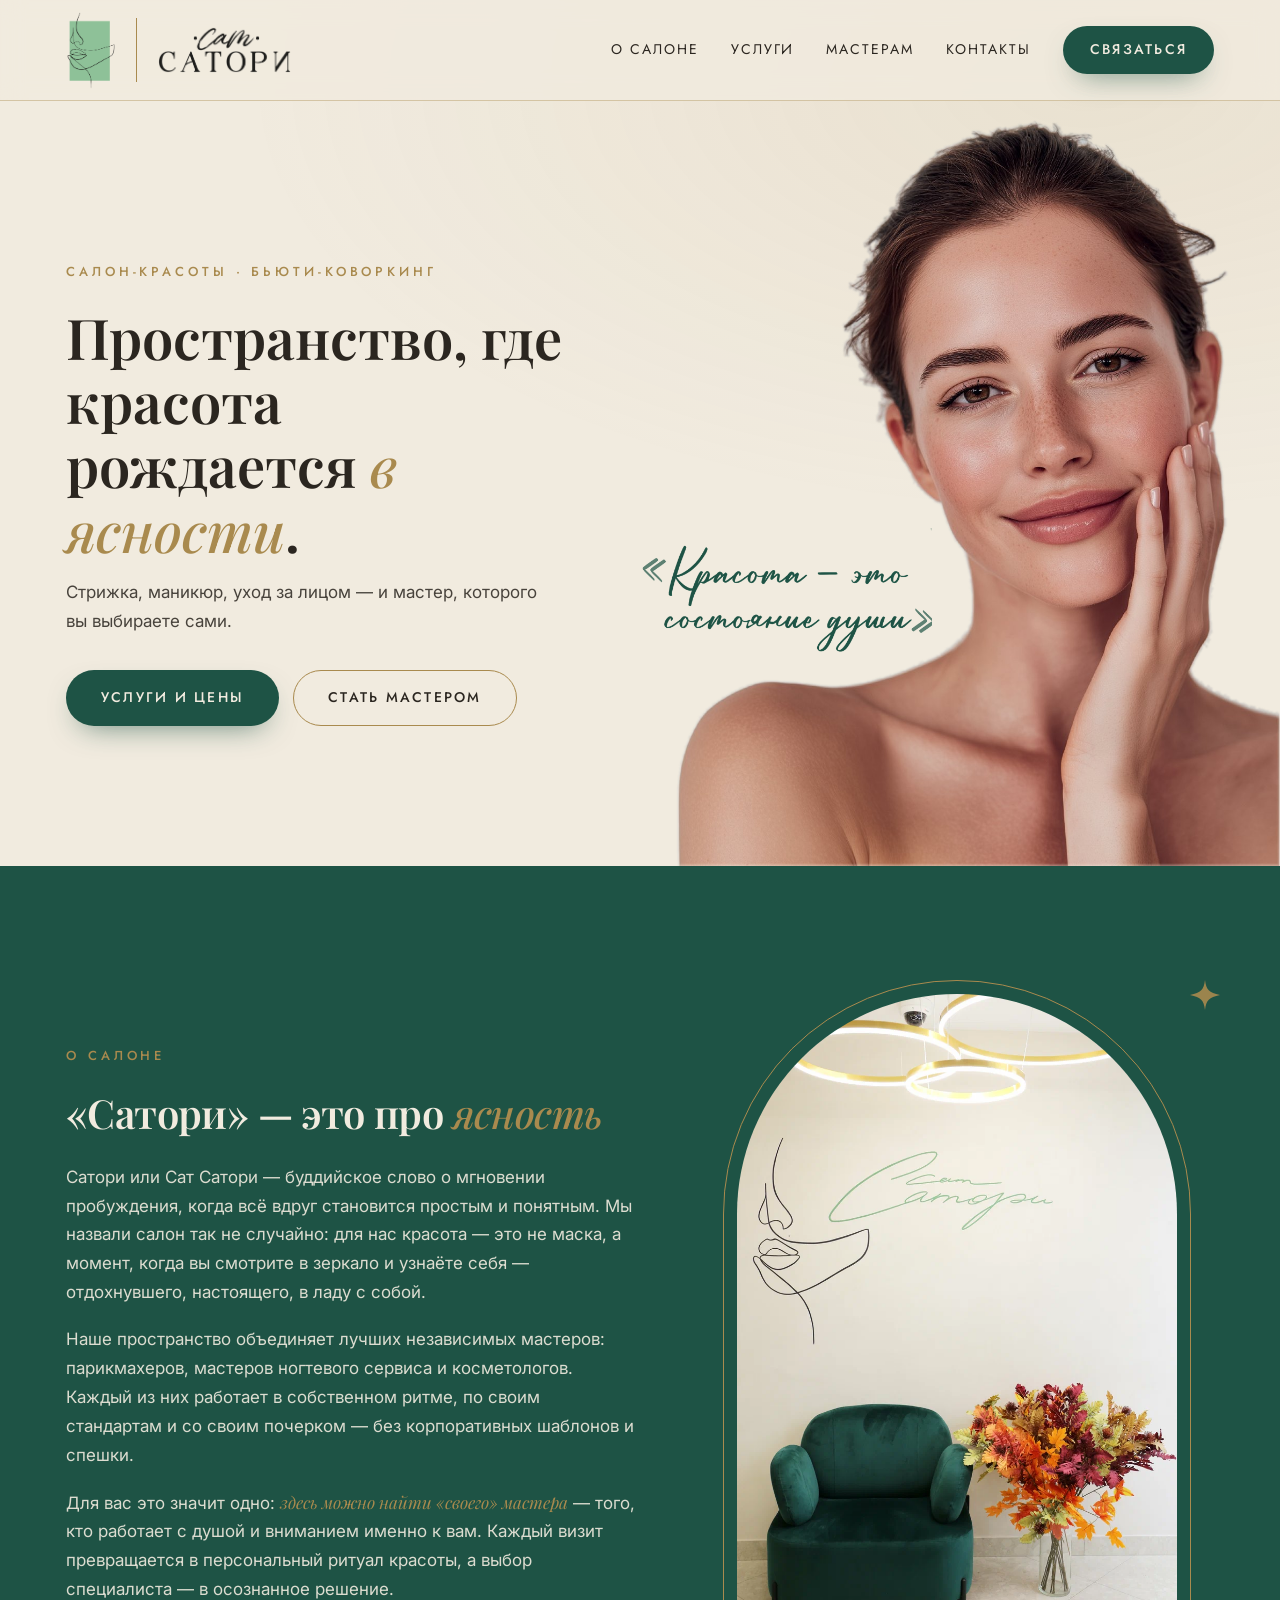
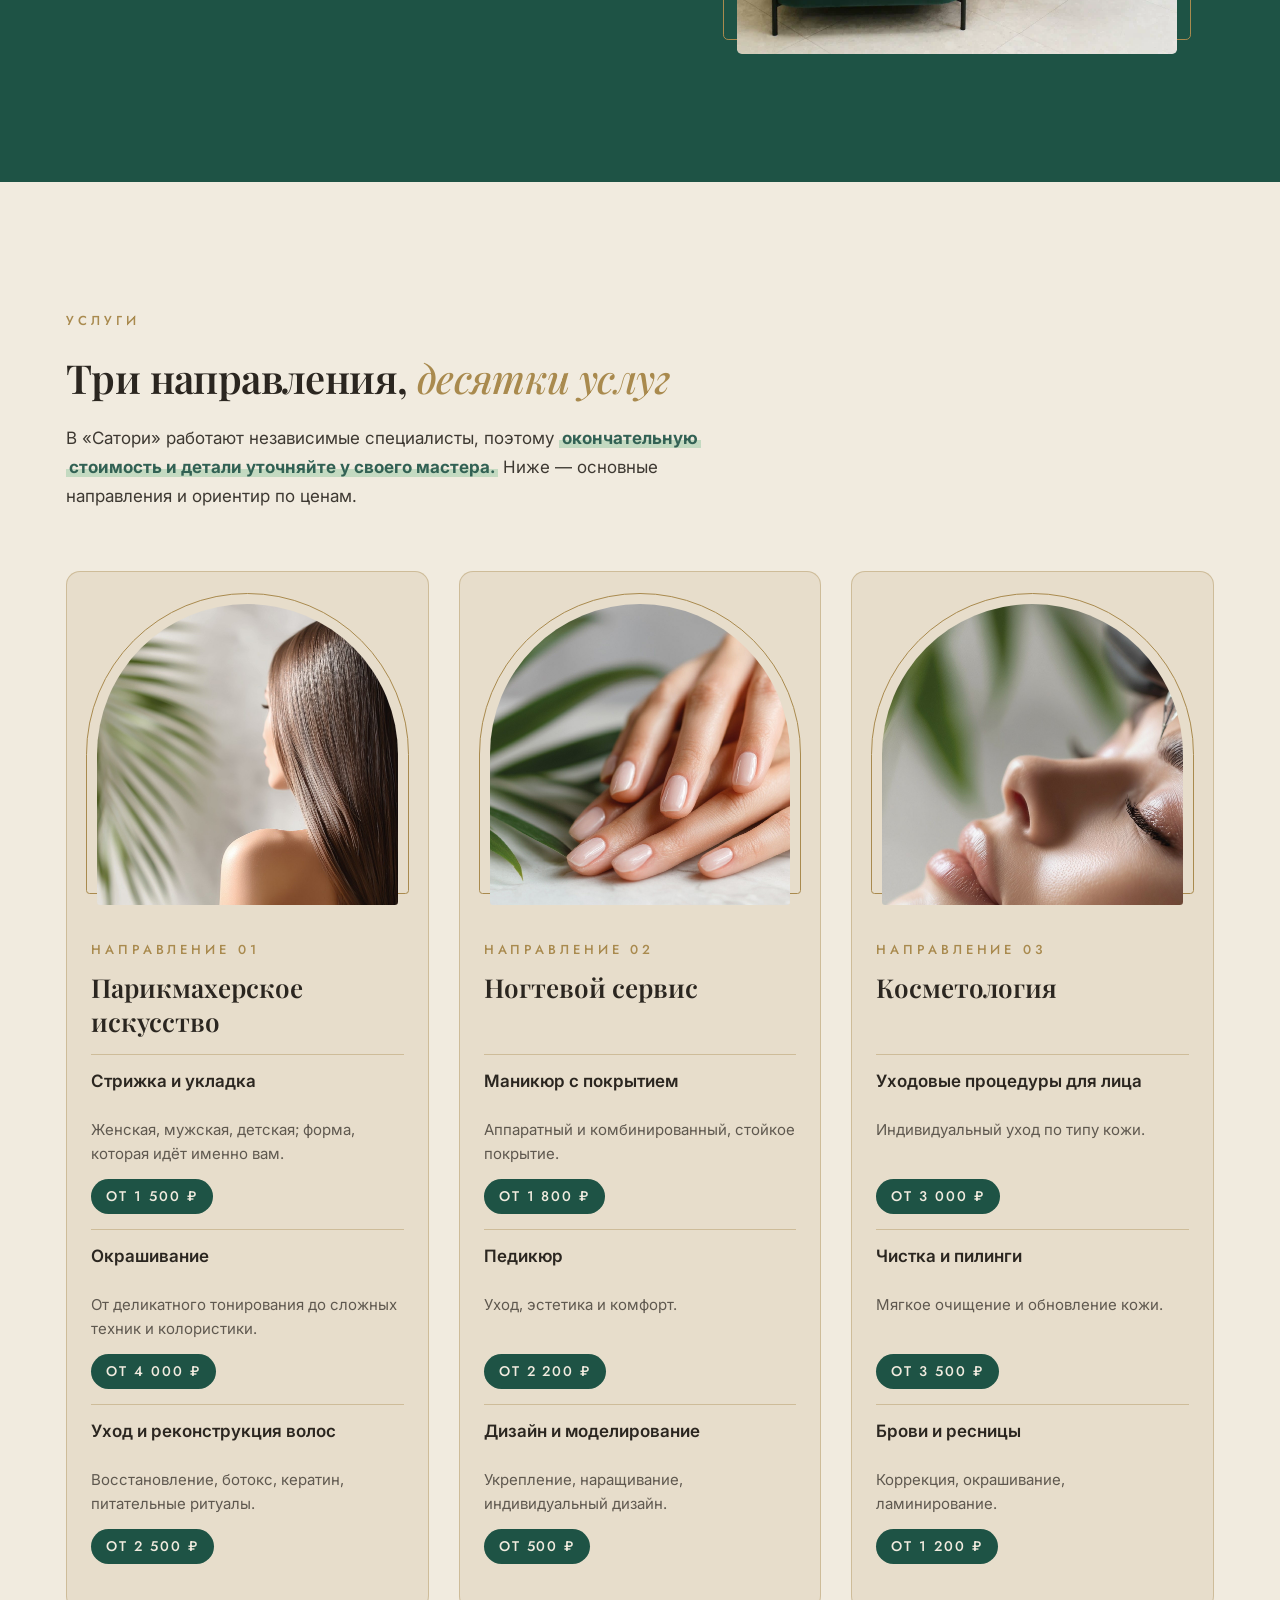
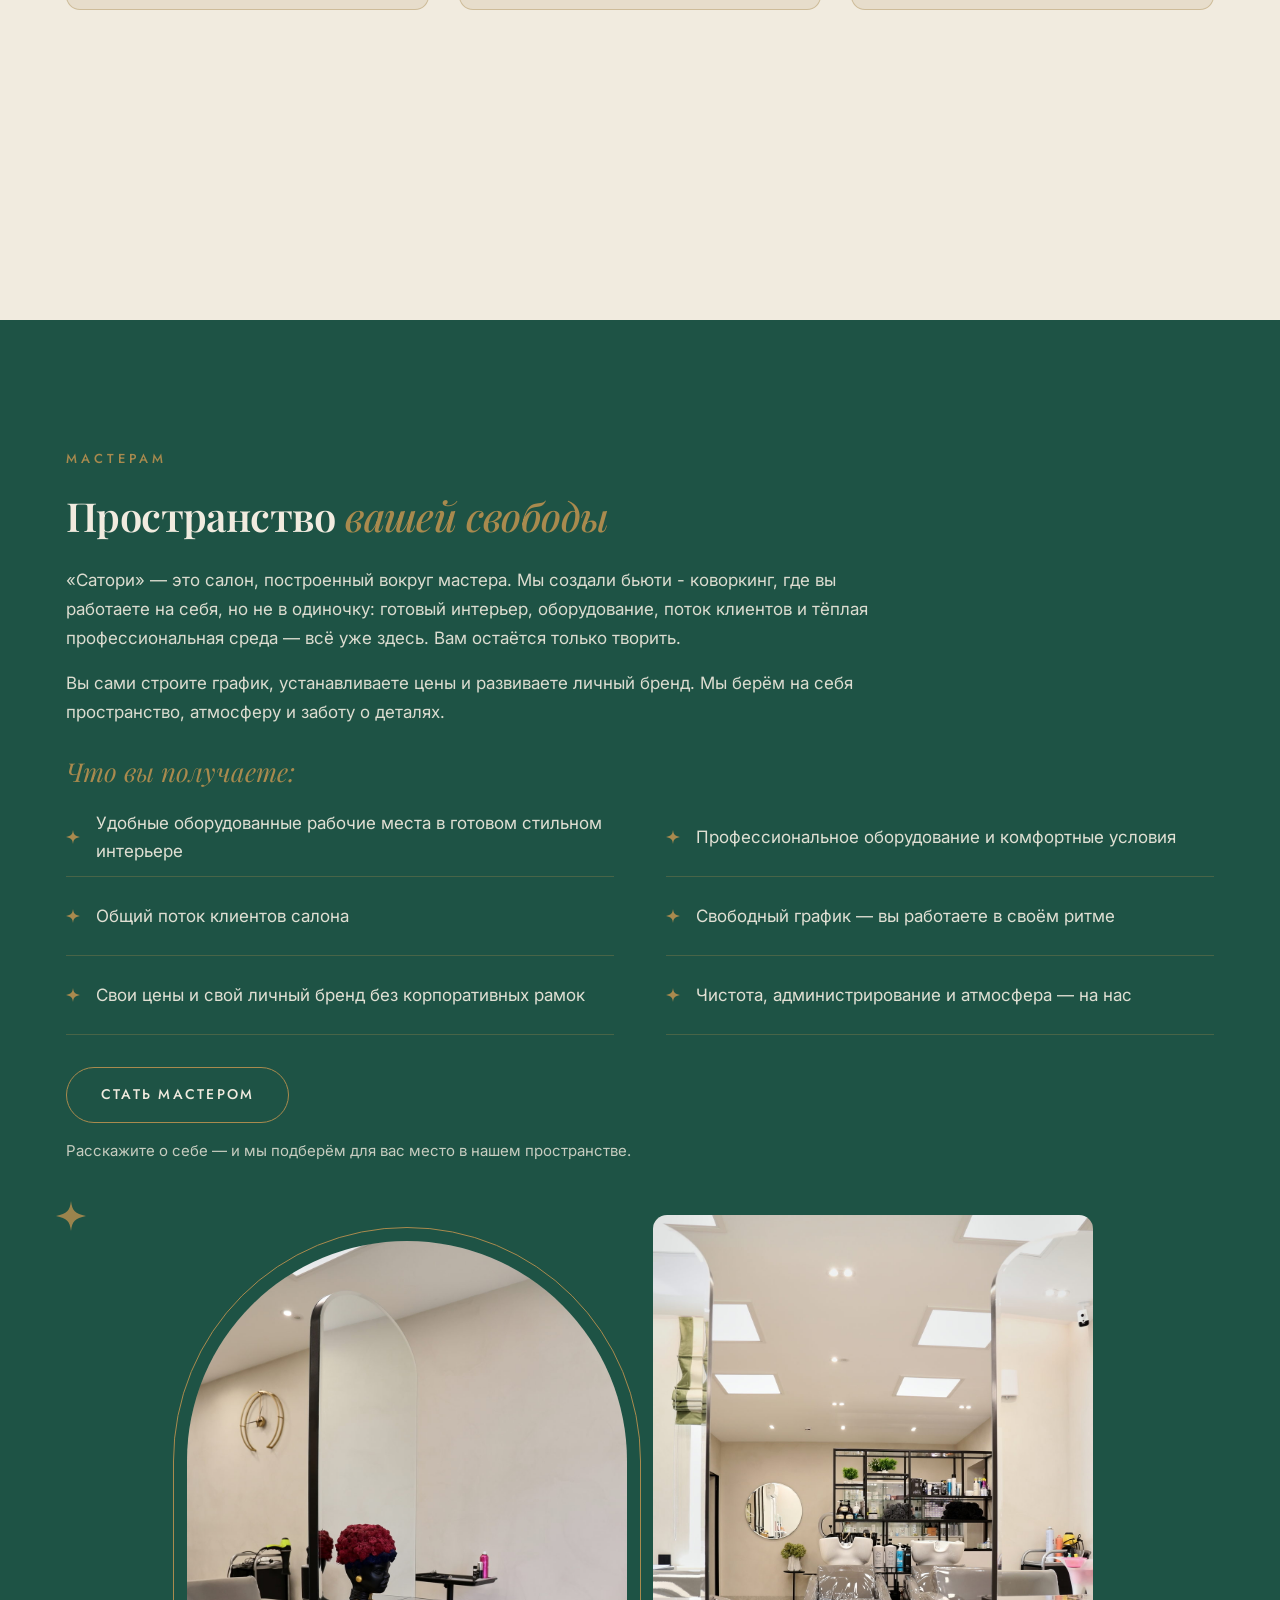
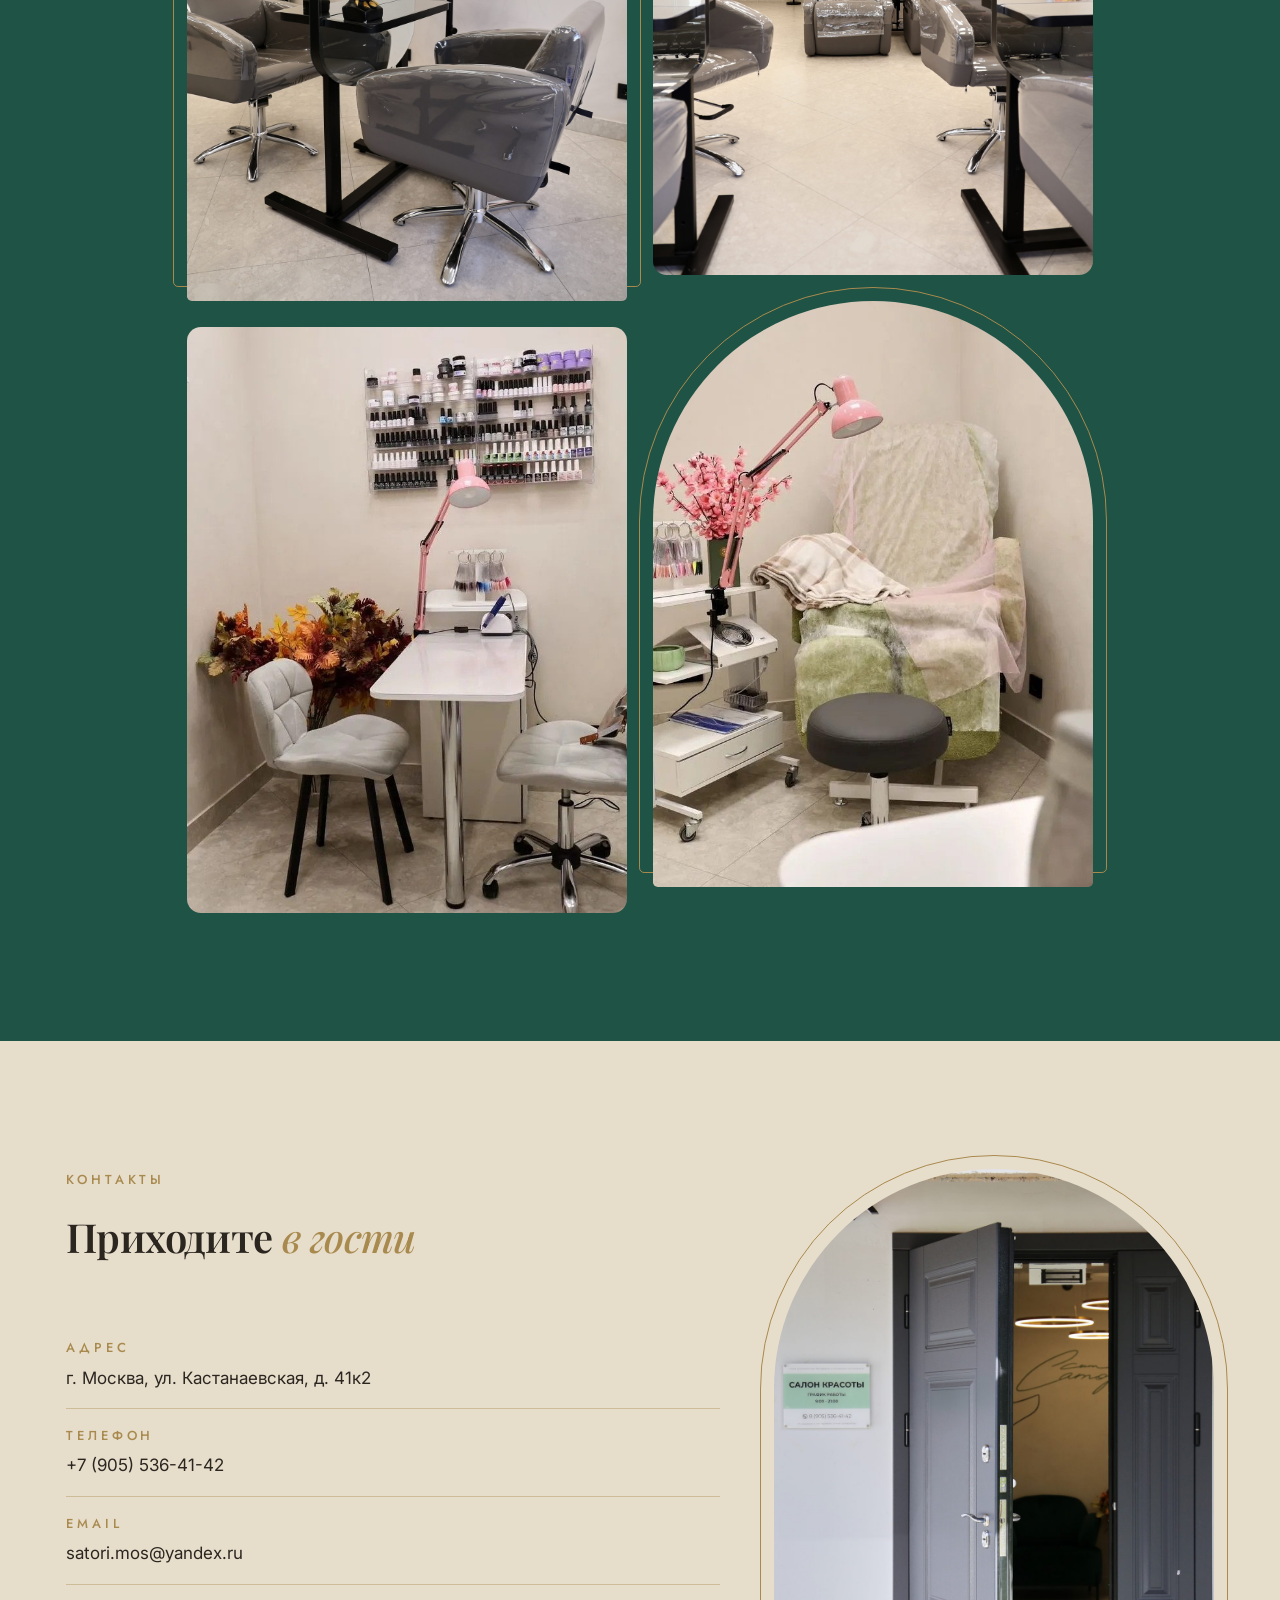
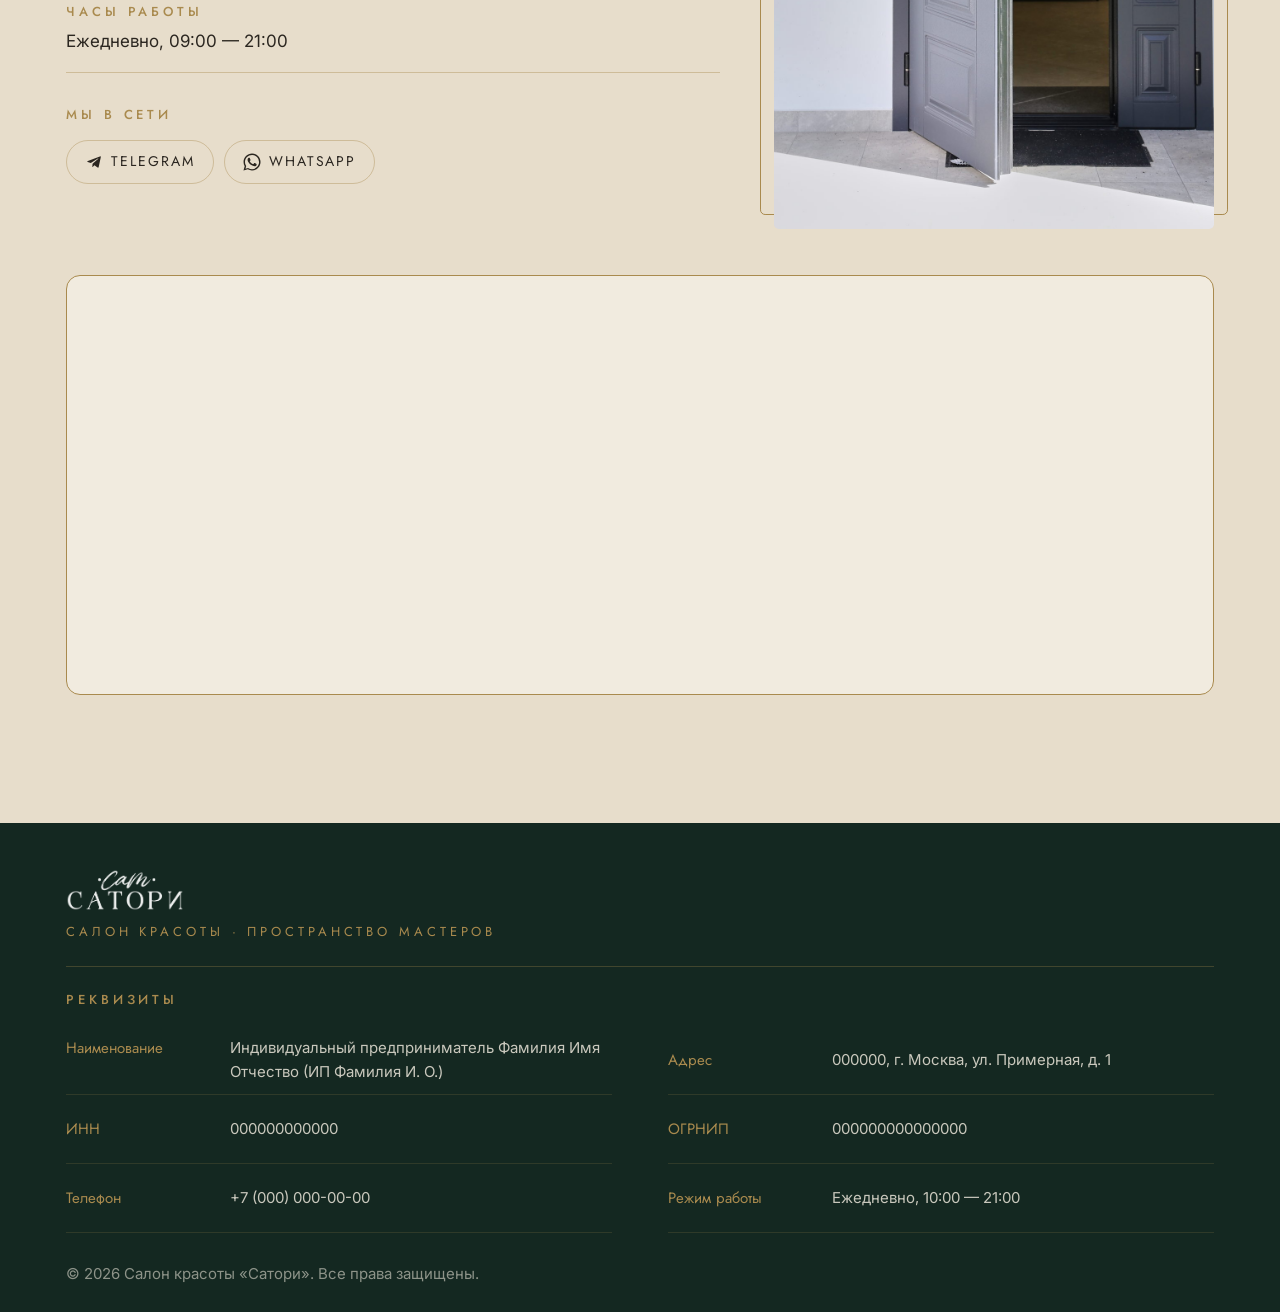
==== index.html @ 015c5cc4 "Логотип возвращает на самый верх страницы Ссылка вела на «#top», а этот id стоял на самой шапке. Шап" ====
<!DOCTYPE html>
<html lang="ru">
<head>
  <meta charset="UTF-8" />
  <meta name="viewport" content="width=device-width, initial-scale=1.0" />

  <!-- ============================================================= -->
  <!-- РЕДАКТИРУЕМО: SEO — заголовок и описание сайта                -->
  <!-- Меняйте только текст между тегами <title>...</title>          -->
  <!-- и значение content="..." у description.                       -->
  <!-- ВАЖНО про длину: заголовок Google показывает целиком примерно до
       60 символов, описание — примерно до 155. Что длиннее, обрезается
       многоточием. Сейчас: заголовок 51, описание 153 символа.
       Считайте символы, когда правите, иначе в поиске снова появится «...».
       Город и улица в тексте нужны для запросов вида «салон красоты
       рядом со мной» — не убирайте их. -->
  <title>Сатори — салон красоты в Москве, Кастанаевская 41к2</title>
  <meta name="description" content="Салон красоты «Сатори» — Москва, ул. Кастанаевская, 41к2, рядом с метро Филёвский парк. Парикмахеры, ногтевой сервис, косметология. Ежедневно 9:00–21:00." />
  <!-- /РЕДАКТИРУЕМО -->
  
  <link rel="canonical" href="https://satori.beauty/" />
  <meta name="theme-color" content="#F1EBDF" />

  <!-- Open Graph (для красивых ссылок в соцсетях и мессенджерах) -->
  <meta property="og:type" content="website" />
  <meta property="og:locale" content="ru_RU" />
  <meta property="og:site_name" content="Сатори" />
  <meta property="og:title" content="Сатори — салон красоты в Москве" />
  <meta property="og:description" content="Ул. Кастанаевская, 41к2, рядом с метро Филёвский парк. Парикмахеры, ногтевой сервис, косметология. Ежедневно 9:00–21:00." />
  <meta property="og:url" content="https://satori.beauty/" />
  <!-- РЕДАКТИРУЕМО: картинка для соцсетей (положите файл images/og.jpg, 1200×630) -->
  <meta property="og:image" content="https://satori.beauty/images/og.jpg" />
  <!-- /РЕДАКТИРУЕМО -->

  <!-- Twitter -->
  <meta name="twitter:card" content="summary_large_image" />
  <meta name="twitter:title" content="Сатори — салон красоты в Москве" />
  <meta name="twitter:description" content="Ул. Кастанаевская, 41к2, рядом с метро Филёвский парк. Парикмахеры, ногтевой сервис, косметология. Ежедневно 9:00–21:00." />
  <meta name="twitter:image" content="https://satori.beauty/images/og.jpg" />

  <!-- ============================================================= -->
  <!-- РЕДАКТИРУЕМО: карточка организации для поисковиков (Schema.org).
       Яндекс и Google читают этот блок, чтобы понять: это салон красоты
       по конкретному адресу, с телефоном и часами работы. Без него сайт
       для них — просто страница с текстом.
       Меняйте только значения после двоеточий, кавычки и запятые не
       трогайте — иначе разметка перестанет читаться. -->
  <script type="application/ld+json">
  {
    "@context": "https://schema.org",
    "@type": "BeautySalon",
    "name": "Салон красоты «Сатори»",
    "alternateName": "Сатори",
    "description": "Бьюти-коворкинг: независимые мастера парикмахерского искусства, ногтевого сервиса и косметологии.",
    "url": "https://satori.beauty/",
    "image": "https://satori.beauty/images/sign.jpg",
    "logo": "https://satori.beauty/apple-touch-icon.png",
    "telephone": "+7 905 536-41-42",
    "email": "satori.mos@yandex.ru",
    "address": {
      "@type": "PostalAddress",
      "streetAddress": "ул. Кастанаевская, д. 41, корп. 2",
      "addressLocality": "Москва",
      "addressCountry": "RU"
    },
    "openingHoursSpecification": [{
      "@type": "OpeningHoursSpecification",
      "dayOfWeek": ["Monday","Tuesday","Wednesday","Thursday","Friday","Saturday","Sunday"],
      "opens": "09:00",
      "closes": "21:00"
    }],
    "hasMap": "https://yandex.ru/maps/org/157437696089/",
    "sameAs": ["https://yandex.ru/maps/org/157437696089/"],
    "hasOfferCatalog": {
      "@type": "OfferCatalog",
      "name": "Услуги салона",
      "itemListElement": [
        { "@type": "OfferCatalog", "name": "Парикмахерское искусство" },
        { "@type": "OfferCatalog", "name": "Ногтевой сервис" },
        { "@type": "OfferCatalog", "name": "Косметология" }
      ]
    }
  }
  </script>
  <!-- /РЕДАКТИРУЕМО -->

  <!-- Иконка сайта (вкладка браузера, закладки, экран «Домой» на телефоне).
       Монограмма «С» шрифтом Playfair Display на изумрудном фоне.
         favicon.svg        — векторная, её берут современные браузеры
         favicon.ico        — 16/32/48 px, для старых браузеров
         apple-touch-icon.png — 180×180, ярлык на экране iPhone/iPad
       Файлы лежат в корне сайта. Чтобы заменить — загрузите свои
       с теми же именами. -->
  <link rel="icon" href="favicon.ico" sizes="32x32" />
  <link rel="icon" href="favicon.svg" type="image/svg+xml" />
  <link rel="apple-touch-icon" href="apple-touch-icon.png" />

  <!-- Шрифты с поддержкой кириллицы -->
  <link rel="preconnect" href="https://fonts.googleapis.com" />
  <link rel="preconnect" href="https://fonts.gstatic.com" crossorigin />
  <link href="https://fonts.googleapis.com/css2?family=Playfair+Display:ital,wght@0,500;0,600;0,700;1,500;1,600&family=Jost:wght@400;500;600&family=Inter:wght@300;400;500;600&display=swap" rel="stylesheet" />

  <!-- ?v=7 — «версия» файла. Заставляет браузеры грузить свежий CSS,
       а не старый из кэша. Если правите styles.css и хотите гарантированно
       сбросить кэш у посетителей — увеличьте число (?v=8, ?v=9 и т.д.)
       здесь и у app.js ниже. -->
  <link rel="stylesheet" href="styles.css?v=47" />
</head>
<body>

<!-- ===================== ШАПКА / НАВИГАЦИЯ ===================== -->
<!-- У шапки НЕТ id="top" намеренно. Шапка закреплена (position: fixed),
     то есть всегда стоит у верхней кромки экрана, и переход к ней ничего
     не прокручивал — по нажатию на логотип страница оставалась на месте.
     Без этого id адрес «#top» у логотипа ниже работает как особый адрес
     «начало страницы» из стандарта HTML и возвращает наверх. -->
<header class="site-header">
  <div class="container header-inner">
    <a class="brand" href="#top" aria-label="Сатори — на главную">
      <!-- Логотип шапки: знак + золотая линия-разделитель + надпись «САТОРИ».
           Файлы images/logo-mark.png и images/logo-wordmark.png.
           Чтобы заменить — загрузите файлы с теми же именами в images/. -->
      <img class="brand-mark" src="images/logo-mark.png" alt="" />
      <span class="brand-divider" aria-hidden="true"></span>
      <img class="brand-word" src="images/logo-wordmark.png" alt="Сатори" />
    </a>

    <nav class="nav" id="nav" aria-label="Основная навигация">
      <a href="#about">О салоне</a>
      <a href="#services">Услуги</a>
      <a href="#rent">Мастерам</a>
      <a href="#contacts">Контакты</a>
      <!-- РЕДАКТИРУЕМО: кнопка в шапке. Ведёт к разделу «Контакты».
           Салон — бьюти-коворкинг: запись согласуется напрямую с мастером,
           поэтому кнопка называется «Связаться», а не «Записаться».
           Если появится единый номер для записи — можно поставить
           href="tel:+79991234567" или https://wa.me/79991234567 -->
      <a class="btn btn-accent nav-cta" href="#contacts">Связаться</a>
      <!-- /РЕДАКТИРУЕМО -->
    </nav>

    <button class="burger" id="burger" aria-label="Открыть меню" aria-expanded="false" aria-controls="nav">
      <span></span><span></span><span></span>
    </button>
  </div>
</header>

<main>

  <!-- ===================== HERO / ПЕРВЫЙ ЭКРАН (сплит) ===================== -->
  <section class="hero" id="hero">
    <div class="container hero-inner">

      <div class="hero-copy reveal">
        <p class="eyebrow">САЛОН-КРАСОТЫ · БЬЮТИ-КОВОРКИНГ</p>

        <!-- РЕДАКТИРУЕМО: слоган и подзаголовок Hero -->
        <!-- Это главный заголовок страницы (h1). Поисковики считают его
             самым важным текстом на сайте, поэтому тег h1 на странице
             должен быть ровно один. Внешне он не отличается от обычного
             абзаца — оформление задаёт класс hero-slogan. -->
        <h1 class="hero-slogan">Пространство, где красота рождается <em>в ясности</em>.</h1>
        <p class="hero-subtitle">Стрижка, маникюр, уход за лицом — и мастер, которого вы выбираете сами.</p>
        <!-- /РЕДАКТИРУЕМО -->

        <div class="hero-actions">
          <!-- РЕДАКТИРУЕМО: кнопки Hero.
               «Услуги и цены» → плавный переход к разделу «Услуги»,
               «Стать мастером» → раздел для мастеров (аренда места). -->
          <a class="btn btn-accent" href="#services">Услуги и цены</a>
          <a class="btn btn-outline" href="#rent">Стать мастером</a>
          <!-- /РЕДАКТИРУЕМО -->
        </div>
      </div>

      <div class="hero-figure reveal">
        <!-- ФОТО: девушка с фирменной цитатой, прозрачный фон.
             Файл: images/hero-girl-quote.png — лежит прямо на кремовом фоне,
             без рамок и обрезки. Чтобы заменить — загрузите файл с тем же именем. -->
        <img class="hero-girl" src="images/hero-girl-quote.png" alt="Красота — это состояние души" loading="eager" />
      </div>

    </div>
  </section>

  <!-- ===================== О САЛОНЕ ===================== -->
  <section class="section about" id="about">
    <div class="container about-grid">
      <div class="about-text reveal">
        <p class="eyebrow">О САЛОНЕ</p>
        <!-- РЕДАКТИРУЕМО: заголовок раздела «О салоне» -->
        <h2 class="section-title section-title-light">«Сатори» — это про <em>ясность</em></h2>
        <!-- /РЕДАКТИРУЕМО -->

        <!-- РЕДАКТИРУЕМО: текст философии бренда.
             Меняйте текст внутри абзацев <p>...</p>, теги не удаляйте. -->
        <p>Сатори или Сат Сатори — буддийское слово о мгновении пробуждения, когда всё вдруг становится простым и понятным. Мы назвали салон так не случайно: для нас красота — это не маска, а момент, когда вы смотрите в зеркало и узнаёте себя — отдохнувшего, настоящего, в ладу с собой.</p>
        <p>Наше пространство объединяет лучших независимых мастеров: парикмахеров, мастеров ногтевого сервиса и косметологов. Каждый из них работает в собственном ритме, по своим стандартам и со своим почерком — без корпоративных шаблонов и спешки.</p>
        <p>Для вас это значит одно: <em>здесь можно найти «своего» мастера</em> — того, кто работает с душой и вниманием именно к вам. Каждый визит превращается в персональный ритуал красоты, а выбор специалиста — в осознанное решение.</p>
        <!-- /РЕДАКТИРУЕМО -->
      </div>

      <div class="about-figure reveal">
        <span class="spark spark-tr" aria-hidden="true"></span>
        <figure class="ph ph-arch about-photo">
          <!-- ФОТО: интерьер салона — изумрудное кресло, роспись «Сатори»
               на стене, кольцевые люстры. Файл: images/about-art.jpg
               (вертикальный кадр; чтобы заменить — загрузите файл
               с тем же именем в папку images/). -->
          <img loading="lazy" src="images/about-art.jpg" alt="Интерьер салона Сатори: изумрудное кресло и роспись «Сатори» на стене" onerror="this.classList.add('img-missing')" />
        </figure>
      </div>
    </div>
  </section>

  <!-- ===================== УСЛУГИ ===================== -->
  <section class="section services" id="services">
    <div class="container">
      <div class="section-head reveal">
        <p class="eyebrow">УСЛУГИ</p>
        <!-- РЕДАКТИРУЕМО: заголовок и вступление раздела «Услуги» -->
        <h2 class="section-title">Три направления, <em>десятки услуг</em></h2>
        <p class="section-lead">В «Сатори» работают независимые специалисты, поэтому <strong class="lead-note">окончательную стоимость и детали уточняйте у своего мастера.</strong> Ниже — основные направления и ориентир по ценам.</p>
        <!-- /РЕДАКТИРУЕМО -->
      </div>

      <div class="services-grid">

        <!-- РЕДАКТИРУЕМО: категория «Парикмахерское искусство».
             Чтобы изменить цену — правьте текст в <span class="price">. -->
        <article class="service-card reveal">
          <figure class="ph ph-arch service-photo">
            <!-- ФОТО: длинные ухоженные блестящие волосы (квадратный кадр).
                 Файл: images/service-hair.jpg — чтобы заменить, загрузите
                 файл с тем же именем в папку images/. -->
            <img loading="lazy" src="images/service-hair.jpg" alt="Длинные ухоженные волосы после ухода в салоне Сатори" onerror="this.classList.add('img-missing')" />
          </figure>
          <div class="service-body">
            <p class="service-eyebrow">НАПРАВЛЕНИЕ 01</p>
            <h3 class="service-cat">Парикмахерское искусство</h3>
            <ul class="service-list">
              <li>
                <span class="s-name">Стрижка и укладка</span>
                <span class="s-desc">Женская, мужская, детская; форма, которая идёт именно вам.</span>
                <span class="price">от 1 500 ₽</span>
              </li>
              <li>
                <span class="s-name">Окрашивание</span>
                <span class="s-desc">От деликатного тонирования до сложных техник и колористики.</span>
                <span class="price">от 4 000 ₽</span>
              </li>
              <li>
                <span class="s-name">Уход и реконструкция волос</span>
                <span class="s-desc">Восстановление, ботокс, кератин, питательные ритуалы.</span>
                <span class="price">от 2 500 ₽</span>
              </li>
            </ul>
          </div>
        </article>
        <!-- /РЕДАКТИРУЕМО -->

        <!-- РЕДАКТИРУЕМО: категория «Ногтевой сервис» -->
        <article class="service-card reveal">
          <figure class="ph ph-arch service-photo">
            <!-- ФОТО: ухоженные ногти, нюдовое покрытие (квадратный кадр).
                 Файл: images/service-nails.jpg — чтобы заменить, загрузите
                 файл с тем же именем в папку images/. -->
            <img loading="lazy" src="images/service-nails.jpg" alt="Ухоженные ногти с нюдовым покрытием — работа мастера Сатори" onerror="this.classList.add('img-missing')" />
          </figure>
          <div class="service-body">
            <p class="service-eyebrow">НАПРАВЛЕНИЕ 02</p>
            <h3 class="service-cat">Ногтевой сервис</h3>
            <ul class="service-list">
              <li>
                <span class="s-name">Маникюр с покрытием</span>
                <span class="s-desc">Аппаратный и комбинированный, стойкое покрытие.</span>
                <span class="price">от 1 800 ₽</span>
              </li>
              <li>
                <span class="s-name">Педикюр</span>
                <span class="s-desc">Уход, эстетика и комфорт.</span>
                <span class="price">от 2 200 ₽</span>
              </li>
              <li>
                <span class="s-name">Дизайн и моделирование</span>
                <span class="s-desc">Укрепление, наращивание, индивидуальный дизайн.</span>
                <span class="price">от 500 ₽</span>
              </li>
            </ul>
          </div>
        </article>
        <!-- /РЕДАКТИРУЕМО -->

        <!-- РЕДАКТИРУЕМО: категория «Косметология» -->
        <article class="service-card reveal">
          <figure class="ph ph-arch service-photo">
            <!-- ФОТО: процедура для бровей крупным планом (квадратный кадр).
                 Файл: images/service-care.jpg — чтобы заменить, загрузите
                 файл с тем же именем в папку images/. -->
            <img loading="lazy" src="images/service-care.jpg" alt="Процедура коррекции бровей в салоне Сатори" onerror="this.classList.add('img-missing')" />
          </figure>
          <div class="service-body">
            <p class="service-eyebrow">НАПРАВЛЕНИЕ 03</p>
            <h3 class="service-cat">Косметология</h3>
            <ul class="service-list">
              <li>
                <span class="s-name">Уходовые процедуры для лица</span>
                <span class="s-desc">Индивидуальный уход по типу кожи.</span>
                <span class="price">от 3 000 ₽</span>
              </li>
              <li>
                <span class="s-name">Чистка и пилинги</span>
                <span class="s-desc">Мягкое очищение и обновление кожи.</span>
                <span class="price">от 3 500 ₽</span>
              </li>
              <li>
                <span class="s-name">Брови и ресницы</span>
                <span class="s-desc">Коррекция, окрашивание, ламинирование.</span>
                <span class="price">от 1 200 ₽</span>
              </li>
            </ul>
          </div>
        </article>
        <!-- /РЕДАКТИРУЕМО -->

      </div>

      <div class="services-cta reveal">
        <!-- РЕДАКТИРУЕМО: подпись и кнопка под услугами.
             Запись идёт напрямую у выбранного мастера, поэтому здесь
             не «Записаться», а переход к контактам салона. -->
        <p class="services-note">Запись — напрямую у выбранного мастера. Напишите нам, и мы подскажем, кто из мастеров работает с вашим запросом.</p>
        <a class="btn btn-accent" href="#contacts">Связаться с салоном</a>
        <!-- /РЕДАКТИРУЕМО -->
      </div>
    </div>
  </section>

  <!-- ===================== МАСТЕРАМ (изумрудная полоса) ===================== -->
  <section class="section rent" id="rent">
    <div class="container rent-grid">
      <div class="rent-text reveal">
        <p class="eyebrow eyebrow-gold">МАСТЕРАМ</p>
        <!-- РЕДАКТИРУЕМО: заголовок раздела «Аренда» -->
        <h2 class="section-title section-title-light">Пространство <em>вашей свободы</em></h2>
        <!-- /РЕДАКТИРУЕМО -->

        <!-- РЕДАКТИРУЕМО: текст для мастеров -->
        <p>«Сатори» — это салон, построенный вокруг мастера. Мы создали бьюти - коворкинг, где вы работаете на себя, но не в одиночку: готовый интерьер, оборудование, поток клиентов и тёплая профессиональная среда — всё уже здесь. Вам остаётся только творить.</p>
        <p>Вы сами строите график, устанавливаете цены и развиваете личный бренд. Мы берём на себя пространство, атмосферу и заботу о деталях.</p>
        <!-- /РЕДАКТИРУЕМО -->

        <!-- РЕДАКТИРУЕМО: список преимуществ для мастеров -->
        <p class="rent-benefits-title">Что вы получаете:</p>
        <ul class="rent-benefits">
          <li>Удобные оборудованные рабочие места в готовом стильном интерьере</li>
          <li>Профессиональное оборудование и комфортные условия</li>
          <li>Общий поток клиентов салона</li>
          <li>Свободный график — вы работаете в своём ритме</li>
          <li>Свои цены и свой личный бренд без корпоративных рамок</li>
          <li>Чистота, администрирование и атмосфера — на нас</li>
        </ul>
        <!-- /РЕДАКТИРУЕМО -->

        <div class="rent-cta">
          <!-- РЕДАКТИРУЕМО: ссылка заявки мастера (мессенджер или mailto:).
               Примеры: https://wa.me/79991234567  или  mailto:hello@satori.beauty -->
          <a class="btn btn-outline-light" href="https://wa.me/79055364142">Стать мастером</a>
          <!-- /РЕДАКТИРУЕМО -->
          <!-- РЕДАКТИРУЕМО: подпись под кнопкой -->
          <p class="rent-note">Расскажите о себе — и мы подберём для вас место в нашем пространстве.</p>
          <!-- /РЕДАКТИРУЕМО -->
        </div>
      </div>

      <div class="rent-gallery reveal">
        <span class="spark spark-tl" aria-hidden="true"></span>
        <!-- ФОТО РАБОЧИХ МЕСТ. Чтобы заменить любое — загрузите файл
             с тем же именем в папку images/. Все кадры вертикальные. -->
        <figure class="ph ph-arch rent-photo rent-photo-a">
          <!-- ФОТО: парикмахерское рабочее место (зеркало, кресла).
               Файл: images/rent-1.jpg -->
          <img loading="lazy" src="images/rent-1.jpg" alt="Парикмахерское рабочее место с зеркалом в салоне Сатори" onerror="this.classList.add('img-missing')" />
        </figure>
        <figure class="ph rent-photo rent-photo-b">
          <!-- ФОТО: общий вид зала — мойки, стеллаж с косметикой.
               Файл: images/rent-2.jpg -->
          <img loading="lazy" src="images/rent-2.jpg" alt="Зал салона Сатори: мойки и стеллаж с профессиональной косметикой" onerror="this.classList.add('img-missing')" />
        </figure>
        <figure class="ph rent-photo rent-photo-c">
          <!-- ФОТО: маникюрный стол (лампа, палитра лаков).
               Файл: images/rent-3.jpg -->
          <img loading="lazy" src="images/rent-3.jpg" alt="Оборудованное место мастера маникюра в салоне Сатори" onerror="this.classList.add('img-missing')" />
        </figure>
        <figure class="ph ph-arch rent-photo rent-photo-d">
          <!-- ФОТО: кабинет косметологии (кресло, лампа).
               Файл: images/rent-4.jpg -->
          <img loading="lazy" src="images/rent-4.jpg" alt="Кабинет косметолога с креслом и оборудованием" onerror="this.classList.add('img-missing')" />
        </figure>
      </div>
    </div>
  </section>

  <!-- ===================== КОНТАКТЫ ===================== -->
  <section class="section contacts" id="contacts">
    <div class="container">
      <div class="contacts-grid">
        <div class="contacts-info reveal">
          <!-- Заголовок раздела живёт внутри левой колонки: так фото входа
               справа начинается на одном уровне с текстом, а не ниже него. -->
          <div class="section-head">
            <p class="eyebrow">КОНТАКТЫ</p>
            <h2 class="section-title">Приходите <em>в гости</em></h2>
          </div>

          <!-- РЕДАКТИРУЕМО: контактные данные салона.
               Меняйте и текст, и ссылки href (адрес, телефон, email, часы). -->
          <ul class="contact-list">
            <li>
              <span class="c-label">Адрес</span>
              <span class="c-value">г. Москва, ул. Кастанаевская, д. 41к2 </span>
            </li>
            <li>
              <span class="c-label">Телефон</span>
              <a class="c-value" href="tel:+79055364142">+7 (905) 536-41-42</a>
            </li>
            <li>
              <span class="c-label">Email</span>
              <a class="c-value" href="mailto:satori.mos@yandex.ru">satori.mos@yandex.ru</a>
            </li>
            <li>
              <span class="c-label">Часы работы</span>
              <span class="c-value">Ежедневно, 09:00 — 21:00</span>
            </li>
          </ul>

          <div class="socials">
            <span class="c-label">Мы в сети</span>
            <div class="social-links">
              <a href="https://t.me/+79055364142" target="_blank" rel="noopener" aria-label="Telegram">
                <svg class="soc-ic" viewBox="0 0 24 24" fill="currentColor" aria-hidden="true"><path d="M9.78 18.65l.28-4.23 7.68-6.92c.34-.31-.07-.46-.52-.19L7.74 13.3 3.64 12c-.88-.25-.89-.86.2-1.3l15.97-6.16c.73-.33 1.43.18 1.15 1.3l-2.72 12.81c-.19.91-.74 1.13-1.5.71l-4.14-3.05-1.99 1.93c-.23.23-.42.42-.83.42z"/></svg>
                <span>Telegram</span>
              </a>
              <a href="https://wa.me/79055364142" target="_blank" rel="noopener" aria-label="WhatsApp">
                <svg class="soc-ic" viewBox="0 0 24 24" fill="currentColor" aria-hidden="true"><path d="M17.47 14.38c-.3-.15-1.75-.86-2.02-.96-.27-.1-.47-.15-.66.15-.2.29-.76.95-.93 1.15-.17.19-.34.22-.64.07-.3-.15-1.25-.46-2.38-1.47-.88-.78-1.47-1.75-1.64-2.05-.17-.3-.02-.46.13-.6.14-.14.3-.35.44-.52.15-.17.2-.29.3-.49.1-.2.05-.37-.02-.52-.08-.15-.66-1.6-.9-2.18-.24-.57-.48-.49-.66-.5h-.56c-.2 0-.51.07-.78.37s-1.04 1.01-1.04 2.46 1.06 2.85 1.21 3.05c.15.2 2.1 3.2 5.08 4.49.71.31 1.26.49 1.69.62.71.23 1.36.2 1.87.12.57-.08 1.75-.71 2-1.4.25-.7.25-1.29.17-1.41-.07-.13-.27-.2-.57-.35zM12.04 21.5h-.01a9.4 9.4 0 01-4.79-1.31l-.34-.2-3.56.93.95-3.47-.22-.36a9.38 9.38 0 01-1.44-5.01c0-5.18 4.22-9.4 9.41-9.4 2.51 0 4.87.98 6.64 2.76a9.34 9.34 0 012.75 6.65c0 5.18-4.22 9.41-9.4 9.41zM20.05 4.09A11.32 11.32 0 0012.04.75C5.8.75.72 5.83.72 12.06c0 1.99.52 3.94 1.51 5.66L.63 23.25l5.67-1.49a11.28 11.28 0 005.74 1.46h.01c6.23 0 11.31-5.08 11.31-11.31 0-3.02-1.18-5.86-3.31-8z"/></svg>
                <span>WhatsApp</span>
              </a>
            </div>
          </div>
          <!-- /РЕДАКТИРУЕМО -->
        </div>

        <figure class="ph ph-arch contacts-sign reveal">
          <!-- ФОТО: вход в салон с табличкой «Салон красоты» (вертикальный
               кадр). Файл: images/sign.jpg — чтобы заменить, загрузите
               файл с тем же именем в папку images/. -->
          <img loading="lazy" src="images/sign.jpg" alt="Вход в салон красоты Сатори с табличкой и графиком работы" onerror="this.classList.add('img-missing')" />
        </figure>
      </div>

      <!-- Карта во всю ширину секции, под контактами -->
      <div class="contacts-map-wrap reveal">

          <!-- РЕДАКТИРУЕМО: код карты Яндекса.
               Адрес карты указан в data-src (ленивая загрузка: скрипт
               app.js подставит его, когда секция появится на экране).
               Чтобы поменять карту — замените ссылку в data-src на новую
               из конструктора Яндекс.Карт (constructor.yandex.ru/maps).
               Параметр z=15 — масштаб: чем больше число, тем ближе.
               z=15 подобран так, чтобы рядом с салоном была видна
               ближайшая станция метро. Нужен другой охват — поменяйте
               цифру: z=14 — шире, z=16 — крупный план дома. -->
          <div class="yandex-box yandex-map" id="yandex-map">
            <iframe data-src="https://yandex.ru/map-widget/v1/?z=15&amp;ol=biz&amp;oid=157437696089"
                    width="560" height="400" frameborder="0" allowfullscreen="true"
                    loading="lazy" title="Салон красоты «Сатори» на карте Яндекса"></iframe>
          </div>
          <!-- /РЕДАКТИРУЕМО -->

      </div>
    </div>
  </section>

</main>

<!-- ===================== ПОДВАЛ ===================== -->
<footer class="site-footer">
  <div class="container footer-inner">
    <div class="footer-brand">
      <!-- Надпись «САТОРИ» (logo-wordmark.png). На тёмном фоне подсвечена
           через CSS-фильтр (см. .footer-wordmark в styles.css). -->
      <img class="footer-wordmark" src="images/logo-wordmark.png" alt="Сатори" />
      <span class="brand-sub">салон красоты · пространство мастеров</span>
    </div>
    <!-- Ссылки на Telegram/WhatsApp живут в разделе «Контакты» — в подвале
         они не дублируются. -->
  </div>

  <!-- ===================== РЕКВИЗИТЫ ===================== -->
  <!-- РЕДАКТИРУЕМО: реквизиты ИП (по ФЗ РФ от 07.02.1992 № 2300-1
       «О защите прав потребителей»). ЗАМЕНИТЕ плейсхолдеры на реальные
       данные. Меняйте только текст между тегами.
         • Наименование: «Индивидуальный предприниматель Фамилия Имя Отчество
           (ИП Фамилия И. О.)»
         • ИНН ИП — 12 цифр, ОГРНИП — 15 цифр.
       Строк должно быть ЧЁТНОЕ количество (сейчас 6) — тогда они ровно
       ложатся в две колонки. Ненужную строку можно удалить целиком вместе
       с её <div>…</div>. -->
  <div class="container footer-legal">
    <h2 class="footer-legal-title">Реквизиты</h2>
    <dl class="legal-list">
      <div class="legal-row">
        <dt>Наименование</dt>
        <dd>Индивидуальный предприниматель Фамилия Имя Отчество (ИП Фамилия И. О.)</dd>
      </div>
      <div class="legal-row">
        <dt>Адрес</dt>
        <dd>000000, г. Москва, ул. Примерная, д. 1</dd>
      </div>
      <div class="legal-row">
        <dt>ИНН</dt>
        <dd>000000000000</dd>
      </div>
      <div class="legal-row">
        <dt>ОГРНИП</dt>
        <dd>000000000000000</dd>
      </div>
      <div class="legal-row">
        <dt>Телефон</dt>
        <dd><a href="tel:+70000000000">+7 (000) 000-00-00</a></dd>
      </div>
      <div class="legal-row">
        <dt>Режим работы</dt>
        <dd>Ежедневно, 10:00 — 21:00</dd>
      </div>
    </dl>
  </div>
  <!-- /РЕДАКТИРУЕМО -->

  <div class="container footer-bottom">
    <!-- РЕДАКТИРУЕМО: копирайт -->
    <p>© 2026 Салон красоты «Сатори». Все права защищены.</p>
    <!-- /РЕДАКТИРУЕМО -->
  </div>
</footer>

<!-- ?v=2 — версия файла для сброса кэша (см. комментарий у styles.css) -->
<script src="app.js?v=47"></script>
</body>
</html>
---- styles.css ----
/* ============================================================= */
/*  Сатори — салон красоты. Редакционный («журнальный») стиль.    */
/*  Кремово-золотая база, изумруд как сильный второй цвет,        */
/*  крупная антиква, фото в арках, золотые линии и искры.         */
/*  Тексты — в index.html; оформление — здесь.                    */
/* ============================================================= */

:root {
  --cream: #F1EBDF;        /* основной тёплый фон */
  --cream-deep: #E7DDCB;   /* альтернативные полосы, карточки */
  --ink: #2B2620;          /* основной текст — тёплый эспрессо-чёрный */
  --gold: #A98A4E;         /* акцент: курсив-заголовки, линии, арки, метки, искры */
  --gold-soft: rgba(169, 138, 78, 0.4);
  --emerald: #1E5345;      /* сильный второй цвет: кнопки, полоса «Мастерам» */
  --emerald-deep: #142821; /* тёмный изумруд */
  --sage: #9ECBA7;         /* мягкие заливки при необходимости */

  --maxw: 1200px;
  /* Высота фиксированной шапки. От неё зависят три вещи: сама шапка,
     отступ при переходе по якорям и положение мобильного меню.
     Меняется в одном месте, чтобы они не разъехались. */
  --header-h: 100px;
  /* Боковые поля контейнера. Вынесены в переменную, чтобы блоки,
     которым нужно выйти за край экрана (фото в hero), могли
     отступить ровно на эту величину. На узких экранах — 20px. */
  --pad: 26px;
  /* Единая ширина фото на десктопе (одинаковая во всех секциях) */
  --photo-w: 440px;
  --radius: 14px;
  --arch: 50vw 50vw 14px 14px; /* арка: круглый верх, прямой низ */
  --ease: cubic-bezier(0.22, 1, 0.36, 1);
  /* Отдельная кривая для мобильного меню. Основная --ease проходит
     около 80% пути за первую четверть времени — для наведения и мелких
     подсветок это бодро, а панель меню от неё «выстреливала». Здесь
     разгон и торможение распределены ровно, поэтому меню раскрывается
     плавно от начала до конца. */
  --ease-menu: cubic-bezier(0.4, 0, 0.2, 1);

  --font-head: "Playfair Display", Georgia, "Times New Roman", serif;
  --font-label: "Jost", system-ui, sans-serif;
  --font-body: "Inter", system-ui, -apple-system, "Segoe UI", sans-serif;

  /* ---- Единая типографическая шкала (используются ТОЛЬКО эти значения) ---- */
  /* Заголовки — Playfair Display */
  --fs-h1: 56px;   --lh-h1: 1.15;   /* главный заголовок hero */
  --fs-h2: 40px;   --lh-h2: 1.2;    /* заголовки секций */
  --fs-h3: 26px;   --lh-h3: 1.3;    /* названия карточек/направлений, подзаголовки */
  /* Метки, навигация, кнопки — Jost, CAPS */
  --fs-eyebrow: 13px;  --ls-eyebrow: 0.30em;
  --fs-nav: 14px;      --ls-nav: 0.14em;
  --fs-btn: 14px;      --ls-btn: 0.16em;
  /* Текст — Inter */
  --fs-body: 17px;   --lh-body: 1.7;
  --fs-small: 15px;  --lh-small: 1.6;
  /* Акцент/цена — Playfair Display Italic, золото */
  --fs-price: 22px;
}

/* ---------- Сброс / база ---------- */
* { box-sizing: border-box; margin: 0; padding: 0; }
/* scroll-padding-top = высоте фиксированной шапки, чтобы при переходе
   по якорям секция вставала вплотную под шапку — без полоски предыдущего экрана */
html { scroll-behavior: smooth; scroll-padding-top: var(--header-h); }
body {
  font-family: var(--font-body);
  color: var(--ink);
  background: var(--cream);
  font-size: var(--fs-body);
  line-height: var(--lh-body);
  font-weight: 400;
  -webkit-font-smoothing: antialiased;
  overflow-x: hidden;
}
img { max-width: 100%; display: block; }
a { color: inherit; text-decoration: none; }
/* Только боковые поля, БЕЗ сокращённой записи padding: тем же классом
   .container помечены блоки со своими вертикальными отступами
   (.footer-inner, .footer-legal, .footer-bottom), и запись `padding: 0 26px`
   обнуляла им отступы сверху и снизу — элементы слипались. */
.container { width: 100%; max-width: var(--maxw); margin: 0 auto; padding-left: var(--pad); padding-right: var(--pad); }

/* ---------- Метки / эйбрау ---------- */
.eyebrow {
  font-family: var(--font-label);
  text-transform: uppercase;
  letter-spacing: var(--ls-eyebrow);
  font-size: var(--fs-eyebrow);
  font-weight: 500;
  color: var(--gold);
  margin-bottom: 22px;
}
.eyebrow-gold { color: var(--gold); }

/* ---------- Заголовки-антиква (H2) ---------- */
.section-title {
  font-family: var(--font-head);
  font-weight: 600;
  line-height: var(--lh-h2);
  font-size: var(--fs-h2);
  color: var(--ink);
  letter-spacing: -0.015em;
}
/* Золотой курсив-акцент внутри заголовков (ключевые слова) */
.section-title em,
.hero-slogan em {
  font-style: italic;
  color: var(--gold);
  font-weight: 500;
}
.section-title-light { color: var(--cream); }
.section-lead {
  margin-top: 22px;
  max-width: 640px;
  font-size: var(--fs-body);
  line-height: var(--lh-body);
  opacity: 0.9;
}
/* Важный акцент во вступлении (например: цены — ориентировочные).
   Жирный изумрудный + мягкая подсветка-«маркер», чтобы бросалось в глаза. */
.lead-note {
  color: var(--emerald);
  font-weight: 700;
  background: linear-gradient(transparent 58%, rgba(158, 203, 167, 0.6) 0);
  padding: 0 3px;
  box-decoration-break: clone;
  -webkit-box-decoration-break: clone;
}
.section-head { max-width: 760px; margin-bottom: 60px; }

/* ============================================================= */
/*  КНОПКИ                                                        */
/* ============================================================= */
.btn {
  display: inline-flex;
  align-items: center;
  justify-content: center;
  gap: 8px;
  font-family: var(--font-label);
  font-weight: 500;
  letter-spacing: var(--ls-btn);
  text-transform: uppercase;
  font-size: var(--fs-btn);
  padding: 15px 34px;
  border-radius: 100px;
  border: 1.5px solid transparent;
  cursor: pointer;
  transition: transform 0.3s var(--ease), background 0.3s var(--ease),
              color 0.3s var(--ease), border-color 0.3s var(--ease);
}
.btn:hover { transform: translateY(-2px); }

/* Основная — изумрудная пилюля */
.btn-accent {
  background: var(--emerald);
  color: var(--cream);
  box-shadow: 0 12px 30px -14px rgba(30, 83, 69, 0.75);
}
.btn-accent:hover { background: var(--emerald-deep); }

/* Второстепенная — контур с золотой обводкой (на светлом) */
.btn-outline {
  background: transparent;
  color: var(--ink);
  border-color: var(--gold);
}
.btn-outline:hover { background: var(--gold); color: var(--cream); border-color: var(--gold); }

/* Кнопка с золотым контуром на изумрудной полосе */
.btn-outline-light {
  background: transparent;
  color: var(--cream);
  border-color: var(--gold);
}
.btn-outline-light:hover { background: var(--gold); color: var(--emerald-deep); border-color: var(--gold); }

/* ============================================================= */
/*  ДЕКОР: искры (4 луча) и завитки                              */
/* ============================================================= */
.spark {
  position: absolute;
  width: 30px; height: 30px;
  background: no-repeat center / contain
    url("data:image/svg+xml,%3Csvg xmlns='http://www.w3.org/2000/svg' viewBox='0 0 24 24'%3E%3Cpath d='M12 0c1.1 8 3 9.9 12 12-9 2.1-10.9 4-12 12-1.1-8-3-9.9-12-12 9-2.1 10.9-4 12-12z' fill='%23A98A4E'/%3E%3C/svg%3E");
  opacity: 0.9;
  z-index: 3;
  pointer-events: none;
}
.spark-tl { top: -14px; left: -10px; }
.spark-tr { top: -14px; right: -6px; }
.curl {
  position: absolute;
  width: 84px; height: 40px;
  background: no-repeat center / contain
    url("data:image/svg+xml,%3Csvg xmlns='http://www.w3.org/2000/svg' viewBox='0 0 120 56'%3E%3Cpath d='M2 40c26 18 60-4 60-22 0-10-8-14-14-10-8 6-2 22 14 24 20 2 34-12 42-26' fill='none' stroke='%23A98A4E' stroke-width='2.4' stroke-linecap='round'/%3E%3C/svg%3E");
  opacity: 0.8;
  z-index: 3;
  pointer-events: none;
}
.curl-br { right: -18px; bottom: 26px; }

/* ============================================================= */
/*  ФОТО-РАМКИ И ПЛЕЙСХОЛДЕРЫ                                     */
/* ============================================================= */
.ph {
  position: relative;
  border-radius: var(--radius);
  overflow: hidden;
  background:
    radial-gradient(120% 120% at 30% 15%, rgba(169, 138, 78, 0.18), transparent 60%),
    linear-gradient(135deg, var(--cream-deep), var(--cream));
  aspect-ratio: 4 / 5;
}
.ph img { width: 100%; height: 100%; object-fit: cover; }

/* Арка: круглый верх, прямой низ + смещённый золотой контур-арка */
.ph-arch { border-radius: var(--arch); overflow: visible; }
.ph-arch > img,
.ph-arch.img-missing,
.ph-arch::after { border-radius: var(--arch); }
.ph-arch > img { position: relative; z-index: 1; }
.ph-arch::before {
  content: "";
  position: absolute;
  inset: -14px -14px 14px -14px;   /* смещение контура за фото */
  border: 1.5px solid var(--gold);
  border-radius: var(--arch);
  z-index: 0;
  pointer-events: none;
}
/* у арки убираем прямоугольный фон — форму задаёт сам элемент */
.ph-arch { background: none; }

/* когда фото ещё не загружено — мягкая подпись поверх рамки */
.img-missing { opacity: 0; }
.ph:has(.img-missing) {
  background:
    radial-gradient(120% 120% at 30% 15%, rgba(169, 138, 78, 0.2), transparent 60%),
    linear-gradient(135deg, var(--cream-deep), var(--cream));
}
.ph:has(.img-missing)::after {
  content: "Фото скоро появится";
  position: absolute;
  inset: 0;
  display: flex;
  align-items: center;
  justify-content: center;
  font-family: var(--font-label);
  letter-spacing: var(--ls-eyebrow);
  text-transform: uppercase;
  font-size: var(--fs-eyebrow);
  color: var(--gold);
  padding: 16px;
  text-align: center;
  z-index: 1;
}

/* ============================================================= */
/*  ШАПКА                                                        */
/* ============================================================= */
.site-header {
  position: fixed;
  inset: 0 0 auto 0;
  z-index: 100;
  background: rgba(241, 235, 223, 0.82);
  backdrop-filter: blur(12px);
  -webkit-backdrop-filter: blur(12px);
  border-bottom: 1px solid var(--gold-soft);
  transition: box-shadow 0.4s var(--ease);
}
.site-header.scrolled { box-shadow: 0 10px 34px -24px rgba(43, 38, 32, 0.55); }
.header-inner {
  display: flex;
  align-items: center;
  justify-content: space-between;
  height: var(--header-h); /* выше — чтобы знак 78px помещался с воздухом */
}
/* Логотип шапки: знак + золотая линия-разделитель + надпись, по центру */
.brand { display: flex; align-items: center; }
.brand-mark { height: 78px; width: auto; display: block; flex: none; }
.brand-divider {
  flex: none;
  width: 1px;
  height: 64px;              /* ~64% высоты шапки */
  background: var(--gold);
  margin: 0 20px;            /* по 20px слева и справа */
}
.brand-word { height: 48px; width: auto; display: block; }

.nav { display: flex; align-items: center; gap: 32px; }
.nav > a:not(.btn) {
  font-family: var(--font-label);
  text-transform: uppercase;
  letter-spacing: var(--ls-nav);
  font-size: var(--fs-nav);
  color: var(--ink);
  position: relative;
  padding: 4px 0;
  transition: color 0.25s var(--ease);
}
.nav > a:not(.btn)::after {
  content: "";
  position: absolute;
  left: 0; bottom: -3px;
  width: 0; height: 1px;
  background: var(--gold);
  transition: width 0.3s var(--ease);
}
.nav > a:not(.btn):hover { color: var(--gold); }
.nav > a:not(.btn):hover::after { width: 100%; }
.nav-cta { padding: 11px 26px; }

.burger {
  display: none;
  flex-direction: column;
  gap: 5px;
  width: 44px; height: 44px;
  background: none; border: none; cursor: pointer;
  align-items: center; justify-content: center;
}
.burger span {
  width: 24px; height: 2px;
  background: var(--emerald);
  border-radius: 2px;
  /* Та же кривая, что у панели меню — иконка и панель движутся заодно */
  transition: transform 0.34s var(--ease-menu), opacity 0.24s var(--ease-menu);
}
.burger.open span:nth-child(1) { transform: translateY(7px) rotate(45deg); }
.burger.open span:nth-child(2) { opacity: 0; }
.burger.open span:nth-child(3) { transform: translateY(-7px) rotate(-45deg); }

/* ============================================================= */
/*  HERO (сплит)                                                 */
/* ============================================================= */
.hero {
  padding: 120px 0 0; /* верх — под более высокую шапку; низ без отступа (фото стоит на кромке) */
  background:
    radial-gradient(120% 90% at 85% 10%, rgba(169, 138, 78, 0.1), transparent 55%),
    var(--cream);
}
.hero-inner {
  display: grid;
  grid-template-columns: 1.02fr 0.98fr;
  gap: 60px;
  align-items: center; /* текст по центру по вертикали, вровень с аркой */
  min-height: calc(100svh - 220px);
}
/* Главный заголовок hero (H1) */
.hero-slogan {
  font-family: var(--font-head);
  font-weight: 600;
  font-size: var(--fs-h1);
  line-height: var(--lh-h1);
  color: var(--ink);
  max-width: 18ch;
}
.hero-subtitle {
  margin-top: 16px;
  max-width: 44ch;
  opacity: 0.85;
  font-size: var(--fs-body);
  line-height: var(--lh-body);
}
.hero-actions { display: flex; gap: 14px; flex-wrap: wrap; margin-top: 34px; }

/* Правая часть hero: фото девушки с цитатой (прозрачный PNG).
   Выровнено по правому краю и по низу секции, без рамок и обрезки. */
.hero-figure {
  align-self: stretch;        /* колонка тянется на всю высоту ряда */
  display: flex;
  align-items: flex-end;      /* по низу секции */
  justify-content: flex-end;  /* по правому краю контейнера */
}
.hero-girl {
  display: block;
  width: auto;
  height: auto;
  /* крупнее и вплотную к правому краю окна (bleed за пределы контейнера),
     но не шире половины экрана — чтобы не налезать на текст слева */
  max-width: 50vw;
  max-height: calc(100svh - 96px);
  object-fit: contain;        /* пропорции сохраняются, ничего не обрезается */
  margin-right: calc((min(100vw, 1200px) - 100vw) / 2 - 26px);
}

/* ============================================================= */
/*  СЕКЦИИ (единая кремовая база)                                 */
/* ============================================================= */
.section { padding: clamp(72px, 10vw, 130px) 0; }

/* ---------- О салоне (изумрудная секция — как «Мастерам») ---------- */
.about { background: var(--emerald); color: var(--cream); }
.about-grid {
  display: grid;
  grid-template-columns: 1.05fr 0.95fr;
  gap: 64px;
  align-items: center;
}
/* :not([class]) — правило оформляет ТОЛЬКО обычные абзацы текста.
   Без него оно перебивало по специфичности собственные стили
   помеченных абзацев (метка «О САЛОНЕ» рисовалась размером и цветом
   основного текста вместо золотой метки 13px). */
.about-text p:not([class]) { margin-bottom: 18px; font-size: var(--fs-body); line-height: var(--lh-body); color: rgba(241, 235, 223, 0.9); }
/* золотой курсив-акцент (Playfair Italic) для выделенной фразы «О салоне» */
.about-text em { font-family: var(--font-head); color: var(--gold); font-style: italic; }
.about-text .section-title { margin-bottom: 26px; }
.about-text p:not([class]):last-child { margin-bottom: 0; }
.about-figure { position: relative; }
/* пропорция 2:3 — под вертикальный кадр интерьера (фото не обрезается) */
.about-photo { max-width: var(--photo-w); margin: 0 auto; aspect-ratio: 2 / 3; }
/* заглушка фото на изумрудном фоне — мягкая, а не яркий кремовый блок */
.about .ph:has(.img-missing) { background: rgba(241, 235, 223, 0.08); }
.about .ph:has(.img-missing)::after { color: var(--sage); }

/* ---------- Услуги (светлые карточки на кремовом) ---------- */
.services { background: var(--cream); }
.services-grid {
  display: grid;
  grid-template-columns: repeat(3, 1fr);
  gap: 30px;
}
.service-card {
  background: var(--cream-deep);
  border: 1px solid var(--gold-soft);
  border-radius: var(--radius);
  padding: 26px 24px 30px;
  transition: transform 0.4s var(--ease), box-shadow 0.4s var(--ease);
}
.service-card:hover {
  transform: translateY(-6px);
  box-shadow: 0 26px 50px -34px rgba(43, 38, 32, 0.5);
}
/* пропорция 1:1 — под квадратные кадры услуг (фото не обрезается) */
.service-photo { aspect-ratio: 1 / 1; margin: 6px 6px 34px; }
.service-photo.ph-arch::before { inset: -11px -11px 11px -11px; }
/* Такая же метка, как .eyebrow в остальных секциях — тот же кегль,
   трекинг И насыщенность (было w400, из-за чего «НАПРАВЛЕНИЕ 01»
   выглядело тоньше, чем «УСЛУГИ» над карточками). */
.service-eyebrow {
  font-family: var(--font-label);
  text-transform: uppercase;
  letter-spacing: var(--ls-eyebrow);
  font-size: var(--fs-eyebrow);
  font-weight: 500;
  color: var(--gold);
  margin-bottom: 10px;
}
.service-cat {
  font-family: var(--font-head);
  font-weight: 600;
  font-size: var(--fs-h3);
  line-height: var(--lh-h3);
  /* Резерв ровно под 2 строки: 2em × line-height. Раньше стояло 2.3em —
     меньше двух строк (2.6em), поэтому карточка с двухстрочным названием
     («Парикмахерское искусство») уезжала вниз на ~8px, и цены в трёх
     колонках стояли на разных уровнях. */
  min-height: calc(2em * var(--lh-h3));
  color: var(--ink);
  margin-bottom: 16px;
}
.service-list { list-style: none; }
.service-list li {
  padding: 15px 0;
  border-top: 1px solid var(--gold-soft);
  display: flex;
  flex-direction: column;
  gap: 3px;
}
/* Резерв ровно под 2 строки названия — держит цены на одном уровне
   между карточками (2em × line-height). */
.s-name { font-weight: 600; color: var(--ink); font-size: var(--fs-body); line-height: 1.3; min-height: 2.6em; }
/* Резерв ровно под 2 строки описания — выравнивает цены между карточками.
   Считается от кегля самого описания, а не от rem, чтобы не разъезжалось
   при смене типографической шкалы. */
.s-desc { font-size: var(--fs-small); line-height: var(--lh-small); opacity: 0.72; min-height: calc(2em * var(--lh-small)); }
/* Цена — Playfair Display Italic, золото (одинаково во всех карточках) */
/* Цена — изумрудная «пилюля» (бейдж), одинаково во всех карточках */
.price {
  align-self: flex-start;
  display: inline-block;
  font-family: var(--font-label);
  font-weight: 500;
  font-size: var(--fs-nav);
  letter-spacing: var(--ls-nav);
  text-transform: uppercase;
  color: var(--cream);
  background: var(--emerald);
  padding: 6px 15px;
  border-radius: 100px;
  margin-top: 10px;
}
.services-cta { text-align: center; margin-top: 56px; }
/* Пояснение под услугами: запись — у мастера, а не через салон */
.services-note {
  max-width: 620px;
  margin: 0 auto 22px;
  font-size: var(--fs-small);
  line-height: var(--lh-small);
  opacity: 0.78;
}

/* ---------- Мастерам (единственная изумрудная полоса) ---------- */
.rent { background: var(--emerald); color: var(--cream); }
/* Текст сверху, галерея ниже во всю ширину — чтобы фото были такого же
   размера (--photo-w), как в остальных секциях, а не мельчили в колонке. */
.rent-grid {
  display: grid;
  grid-template-columns: 1fr;
  gap: 52px;
  align-items: start;
}
.rent-text .section-title { margin-bottom: 26px; }
/* :not([class]) — правило оформляет ТОЛЬКО обычные абзацы текста.
   Без него оно перебивало по специфичности собственные стили
   помеченных абзацев: метка «МАСТЕРАМ», подзаголовок «Что вы получаете:»
   и подпись под кнопкой рисовались размером и цветом основного текста. */
.rent-text p:not([class]) { max-width: 820px; margin-bottom: 16px; font-size: var(--fs-body); line-height: var(--lh-body); color: rgba(241, 235, 223, 0.9); }
.rent-benefits-title {
  font-family: var(--font-head);
  font-style: italic;
  font-size: var(--fs-h3);
  line-height: var(--lh-h3);
  color: var(--gold);
  margin-top: 28px;
  margin-bottom: 4px;
}
/* Преимущества в две колонки — текстовый блок занимает всю ширину
   и не оставляет пустоты справа.
   grid-auto-rows: 1fr — все строки одинаковой высоты, даже если пункт
   переносится на две строки, поэтому подчёркивания слева и справа
   всегда стоят на одном уровне. Пунктов должно быть ЧЁТНОЕ количество
   (сейчас 6) — тогда колонки заканчиваются вровень. */
.rent-benefits {
  list-style: none;
  margin-top: 10px;
  display: grid;
  grid-template-columns: repeat(2, minmax(0, 1fr));
  grid-auto-rows: 1fr;
  gap: 0 52px;
}
.rent-benefits li {
  position: relative;
  display: flex;
  align-items: center;
  padding: 10px 0 10px 30px;
  border-bottom: 1px solid rgba(169, 138, 78, 0.3);
  color: rgba(241, 235, 223, 0.92);
}
.rent-benefits li::before {
  content: "";
  position: absolute;
  left: 0; top: 50%;
  transform: translateY(-50%);
  width: 14px; height: 14px;
  background: no-repeat center / contain
    url("data:image/svg+xml,%3Csvg xmlns='http://www.w3.org/2000/svg' viewBox='0 0 24 24'%3E%3Cpath d='M12 0c1.1 8 3 9.9 12 12-9 2.1-10.9 4-12 12-1.1-8-3-9.9-12-12 9-2.1 10.9-4 12-12z' fill='%23A98A4E'/%3E%3C/svg%3E");
}
.rent-cta { margin-top: 32px; }
.rent-note {
  margin-top: 16px;
  font-size: var(--fs-small);
  line-height: var(--lh-small);
  color: rgba(241, 235, 223, 0.8);
}
/* Галерея рабочих мест: 4 вертикальных кадра, сетка 2×2 со смещением.
   Пропорции заданы под каждый кадр, чтобы фото не обрезались. */
.rent-gallery {
  position: relative;
  display: grid;
  gap: 26px;
  grid-template-columns: repeat(2, minmax(0, var(--photo-w)));
  justify-content: center;
  align-items: start;
}
.rent-photo-a { aspect-ratio: 2 / 3; margin-top: 26px; }
.rent-photo-b { aspect-ratio: 2 / 3; }
.rent-photo-c { aspect-ratio: 3 / 4; }
.rent-photo-d { aspect-ratio: 3 / 4; margin-top: -26px; }
.rent-gallery .ph { background: rgba(241, 235, 223, 0.08); }
.rent-gallery .ph:has(.img-missing) {
  background: rgba(241, 235, 223, 0.08);
}
.rent-gallery .ph:has(.img-missing)::after { color: var(--sage); }

/* ---------- Контакты (кремовый) ---------- */
.contacts { background: var(--cream-deep); }
/* Слева контакты, справа фото фиксированной ширины (--photo-w),
   карта вынесена ниже во всю ширину — так фото не мельчит. */
.contacts-grid {
  display: grid;
  grid-template-columns: 1fr var(--photo-w);
  gap: 54px;
  align-items: start;
}
.contact-list { list-style: none; }
.contact-list li {
  padding: 16px 0;
  border-bottom: 1px solid var(--gold-soft);
  display: flex;
  flex-direction: column;
  gap: 4px;
}
/* Метки «АДРЕС», «ТЕЛЕФОН», «ЧАСЫ РАБОТЫ» — та же роль, что у .eyebrow,
   поэтому и насыщенность та же (было w400 — выглядели тоньше). */
.c-label {
  font-family: var(--font-label);
  text-transform: uppercase;
  letter-spacing: var(--ls-eyebrow);
  font-size: var(--fs-eyebrow);
  font-weight: 500;
  color: var(--gold);
}
.c-value { font-size: var(--fs-body); color: var(--ink); transition: color 0.25s var(--ease); }
a.c-value:hover { color: var(--gold); }

.socials { margin-top: 26px; }
.social-links { display: flex; flex-wrap: wrap; gap: 10px; margin-top: 12px; }
.social-links a {
  display: inline-flex;
  align-items: center;
  gap: 8px;
  font-family: var(--font-label);
  text-transform: uppercase;
  letter-spacing: var(--ls-nav);
  font-size: var(--fs-nav);
  padding: 9px 18px;
  border: 1px solid var(--gold-soft);
  border-radius: 100px;
  color: var(--ink);
  transition: all 0.3s var(--ease);
}
.social-links a:hover { background: var(--gold); color: var(--cream); border-color: var(--gold); }
/* Иконки соцсетей (Telegram/WhatsApp) — цвет наследуется от ссылки */
.soc-ic { width: 18px; height: 18px; flex: none; display: block; }

/* Фото входа — той же ширины, что фото в других секциях */
.contacts-sign { width: 100%; aspect-ratio: 2 / 3; }
/* Карта — во всю ширину секции, крупная и читаемая */
.contacts-map-wrap { margin-top: 46px; }
.contacts-map-wrap .yandex-box { height: 420px; }

.yandex-box {
  border-radius: var(--radius);
  overflow: hidden;
  border: 1px solid var(--gold);
  background: var(--cream);
  min-height: 240px;
}
.yandex-box iframe { width: 100%; height: 100%; min-height: 240px; border: 0; display: block; }
.yandex-placeholder {
  display: flex;
  flex-direction: column;
  gap: 10px;
  align-items: center;
  justify-content: center;
  text-align: center;
  height: 100%;
  min-height: inherit;
  padding: 32px;
  color: var(--ink);
}
.yandex-placeholder strong {
  font-family: var(--font-head);
  font-size: var(--fs-h3);
  line-height: var(--lh-h3);
  color: var(--ink);
}
.yandex-placeholder span { font-size: var(--fs-small); line-height: var(--lh-small); opacity: 0.7; }

/* ============================================================= */
/*  ПОДВАЛ (изумрудный)                                          */
/* ============================================================= */
.site-footer { background: var(--emerald-deep); color: var(--cream); padding: 46px 0 26px; }
.footer-inner {
  display: flex;
  flex-wrap: wrap;
  gap: 24px;
  justify-content: space-between;
  align-items: flex-end;
  padding-bottom: 24px;
  position: relative;
}
/* Золотая линия под логотипом — ровно по ширине текста (не по краям
   контейнера), чтобы совпадать с подчёркиваниями реквизитов ниже. */
.footer-inner::after {
  content: "";
  position: absolute;
  left: var(--pad);
  right: var(--pad);
  bottom: 0;
  height: 1px;
  background: rgba(169, 138, 78, 0.3);
}
.footer-brand { display: flex; flex-direction: column; gap: 10px; }
/* Надпись в подвале — тот же logo-wordmark.png, но осветлён под тёмный фон.
   align-self: flex-start — чтобы флекс-колонка не растягивала картинку по ширине. */
.footer-wordmark {
  height: 42px;
  width: auto;
  align-self: flex-start;
  filter: brightness(0) invert(1);
  opacity: 0.92;
}
.footer-brand .brand-sub {
  font-family: var(--font-label);
  text-transform: uppercase;
  letter-spacing: var(--ls-eyebrow);
  font-size: var(--fs-eyebrow);
  color: var(--gold);
}
/* Реквизиты (юридический блок).
   ВАЖНО: задаём только вертикальные отступы — горизонтальные (26px) приходят
   от .container, иначе блок реквизитов уезжал бы левее логотипа и копирайта. */
.footer-legal { padding-top: 22px; padding-bottom: 4px; }
.footer-legal-title {
  font-family: var(--font-label);
  text-transform: uppercase;
  letter-spacing: var(--ls-eyebrow);
  font-size: var(--fs-eyebrow);
  font-weight: 500;
  color: var(--gold);
  margin-bottom: 14px;
}
/* Две колонки строк. grid-auto-rows: 1fr — все строки одинаковой высоты
   (даже если значение переносится на две строки), поэтому подчёркивания
   слева и справа всегда стоят на одном уровне. */
.legal-list {
  display: grid;
  grid-template-columns: repeat(2, minmax(0, 1fr));
  grid-auto-rows: 1fr;
  gap: 0 56px;
}
.legal-row {
  display: grid;
  grid-template-columns: 150px 1fr;
  align-content: center;
  gap: 14px;
  padding: 10px 0;
  border-bottom: 1px solid rgba(169, 138, 78, 0.18);
  font-size: var(--fs-small);
  line-height: var(--lh-small);
}
.legal-row dt {
  color: var(--gold);
  font-family: var(--font-label);
}
.legal-row dd { color: rgba(241, 235, 223, 0.82); }
.legal-row dd a { color: rgba(241, 235, 223, 0.82); transition: color 0.25s var(--ease); }
.legal-row dd a:hover { color: var(--gold); }

.footer-bottom { padding-top: 24px; }
.footer-bottom p { font-size: var(--fs-small); color: rgba(241, 235, 223, 0.55); }

/* ============================================================= */
/*  АНИМАЦИИ ПОЯВЛЕНИЯ                                            */
/* ============================================================= */
.reveal {
  opacity: 0;
  transform: translateY(30px);
  transition: opacity 0.9s var(--ease), transform 0.9s var(--ease);
}
.reveal.in { opacity: 1; transform: none; }
/* Уже видимое при загрузке — без анимации (не «прыгает» при обновлении) */
.reveal-static { transition: none; }

/* ============================================================= */
/*  АДАПТИВ                                                       */
/* ============================================================= */
/* На мобильном уменьшаем только заголовки, остальное — без изменений */
@media (max-width: 768px) {
  :root { --fs-h1: 36px; --fs-h2: 28px; --fs-h3: 22px; }
}

@media (max-width: 940px) {
  .hero-inner { grid-template-columns: 1fr; gap: 44px; min-height: 0; text-align: left; }
  /* Мобильная версия: фото под текстом, по центру, на всю ширину, без обрезки */
  /* Как и на десктопе — фото вплотную к правому краю экрана:
     отрицательное поле гасит боковой отступ .container. */
  .hero-figure { align-self: auto; justify-content: flex-end; margin-right: calc(var(--pad) * -1); }
  .hero-girl { width: 100%; max-width: 460px; max-height: none; margin: 0 0 0 auto; }
  .about-grid, .rent-grid, .contacts-grid { grid-template-columns: 1fr; gap: 46px; }
  .about-figure { order: -1; }
  /* Мобильная версия: фото входа по центру, карта ниже и пониже ростом */
  .contacts-sign { max-width: var(--photo-w); margin: 0 auto; }
  .contacts-map-wrap { margin-top: 36px; }
  .contacts-map-wrap .yandex-box { height: 340px; }
  .services-grid { grid-template-columns: 1fr; max-width: 460px; margin: 0 auto; }
  .legal-list { grid-template-columns: 1fr; grid-auto-rows: auto; gap: 0; }
}

@media (max-width: 760px) {
  .burger { display: flex; }
  /* Мобильное меню.
     Раньше панель выезжала из-за верхнего края через translateY(-135%).
     По пути она проходила прямо над шапкой, закрывала логотип, а в конце
     скачком вставала на место — это и выглядело дёрганьем. Теперь панель
     всегда стоит там, где ей место (сразу под шапкой), и раскрывается
     сверху вниз. clip-path и opacity считает видеокарта, перекомпоновки
     страницы нет — анимация ровная и на слабых телефонах. */
  .nav {
    position: fixed;
    inset: var(--header-h) 0 auto 0;
    flex-direction: column;
    align-items: flex-start;
    gap: 4px;
    background: var(--cream);
    padding: 18px var(--pad) 28px;
    border-bottom: 1px solid var(--gold-soft);
    box-shadow: 0 22px 44px -26px rgba(43, 38, 32, 0.6);

    /* Панель раскрывается сверху вниз через clip-path: сама коробка
       стоит на месте, двигается только граница отсечения. Верхняя
       граница всегда 0, поэтому панель физически не может залезть
       на шапку. Отрицательные значения по бокам и снизу оставляют
       место мягкой тени — иначе clip-path срезал бы и её. */
    opacity: 0;
    visibility: hidden;
    clip-path: inset(0 -60px 100% -60px);
    /* Закрытие — чуть быстрее открытия (0.30 против 0.42): убирать
       панель с глаз нужно охотнее, чем показывать. visibility
       переключается в самом конце, чтобы закрытое меню не ловило
       касания поверх страницы, но и не исчезало до конца анимации. */
    transition: opacity 0.24s var(--ease-menu),
                clip-path 0.3s var(--ease-menu),
                visibility 0s linear 0.3s;
  }
  .nav.open {
    opacity: 1;
    visibility: visible;
    clip-path: inset(0 -60px -60px -60px);
    /* Прозрачность чуть короче раскрытия — панель успевает проявиться
       к моменту, когда открылась целиком, и не мигает в конце. */
    transition: opacity 0.34s var(--ease-menu),
                clip-path 0.42s var(--ease-menu),
                visibility 0s;
  }
  /* Кнопка «Связаться» в мобильном меню не нужна: прямо над ней стоит
     пункт «Контакты», который ведёт в тот же раздел. На десктопе кнопка
     остаётся — там она единственный акцент в шапке. */
  .nav-cta { display: none; }
  .nav > a:not(.btn) { padding: 13px 0; width: 100%; }
  /* Линия — между пунктами, а не под каждым: иначе под последним
     пунктом висел бы штрих в пустоту. */
  .nav > a:not(.btn) + a:not(.btn) { border-top: 1px solid var(--gold-soft); }
  /* На мобильном логотип компактнее, но со знаком, линией и надписью */
  .brand-mark { height: 56px; }
  .brand-divider { height: 44px; margin: 0 14px; }
  .brand-word { height: 36px; }
}

@media (max-width: 480px) {
  :root { --pad: 20px; }
  .btn { width: 100%; }
  .hero-actions { flex-direction: column; }
  .hero-logo-row { gap: 14px; }
  .rent-gallery { grid-template-columns: 1fr; justify-content: stretch; }
  .rent-photo-a, .rent-photo-d { margin-top: 0; }
  .rent-benefits { grid-template-columns: 1fr; grid-auto-rows: auto; }
  .legal-row { grid-template-columns: 1fr; gap: 2px; padding: 9px 0; }
}

@media (prefers-reduced-motion: reduce) {
  * { animation: none !important; }
  html { scroll-behavior: auto; }
  .reveal { opacity: 1; transform: none; transition: none; }
  /* Если в системе отключены анимации — меню просто появляется */
  .nav, .nav.open { transition: none; }
}
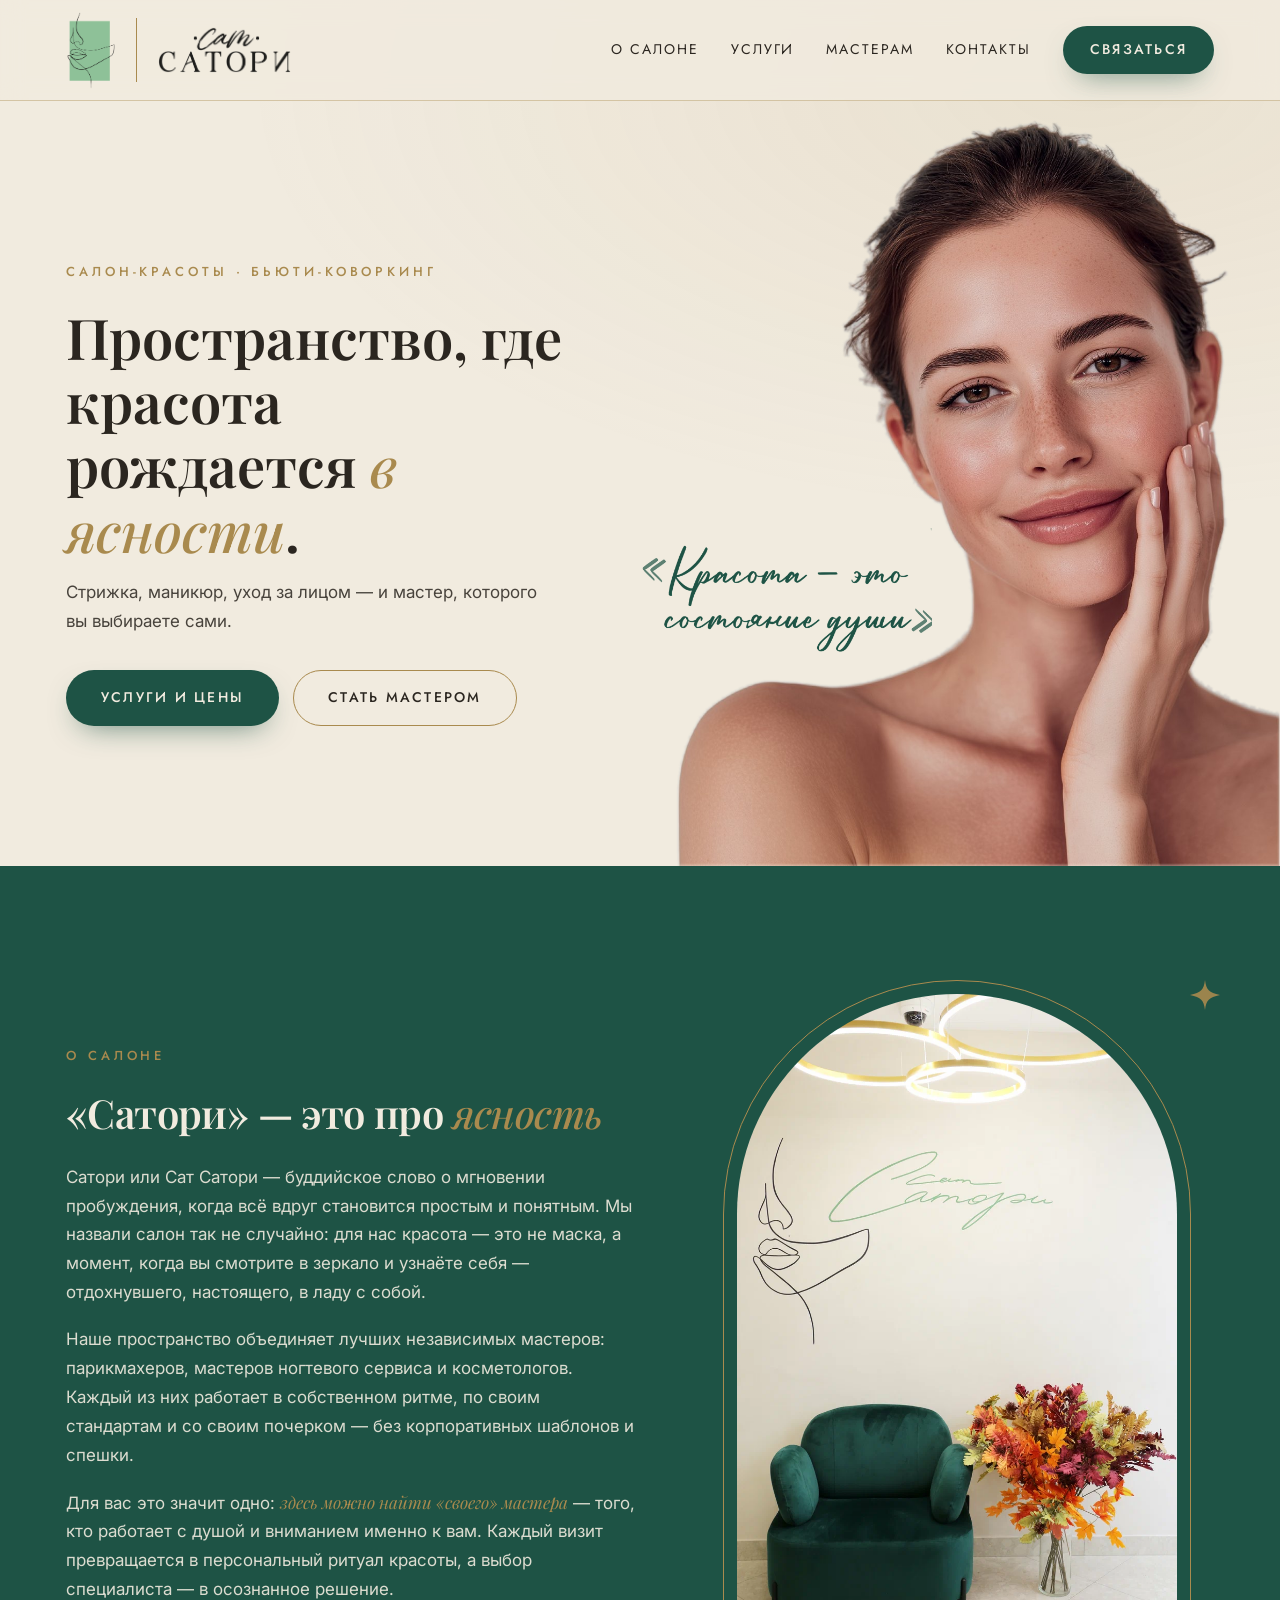
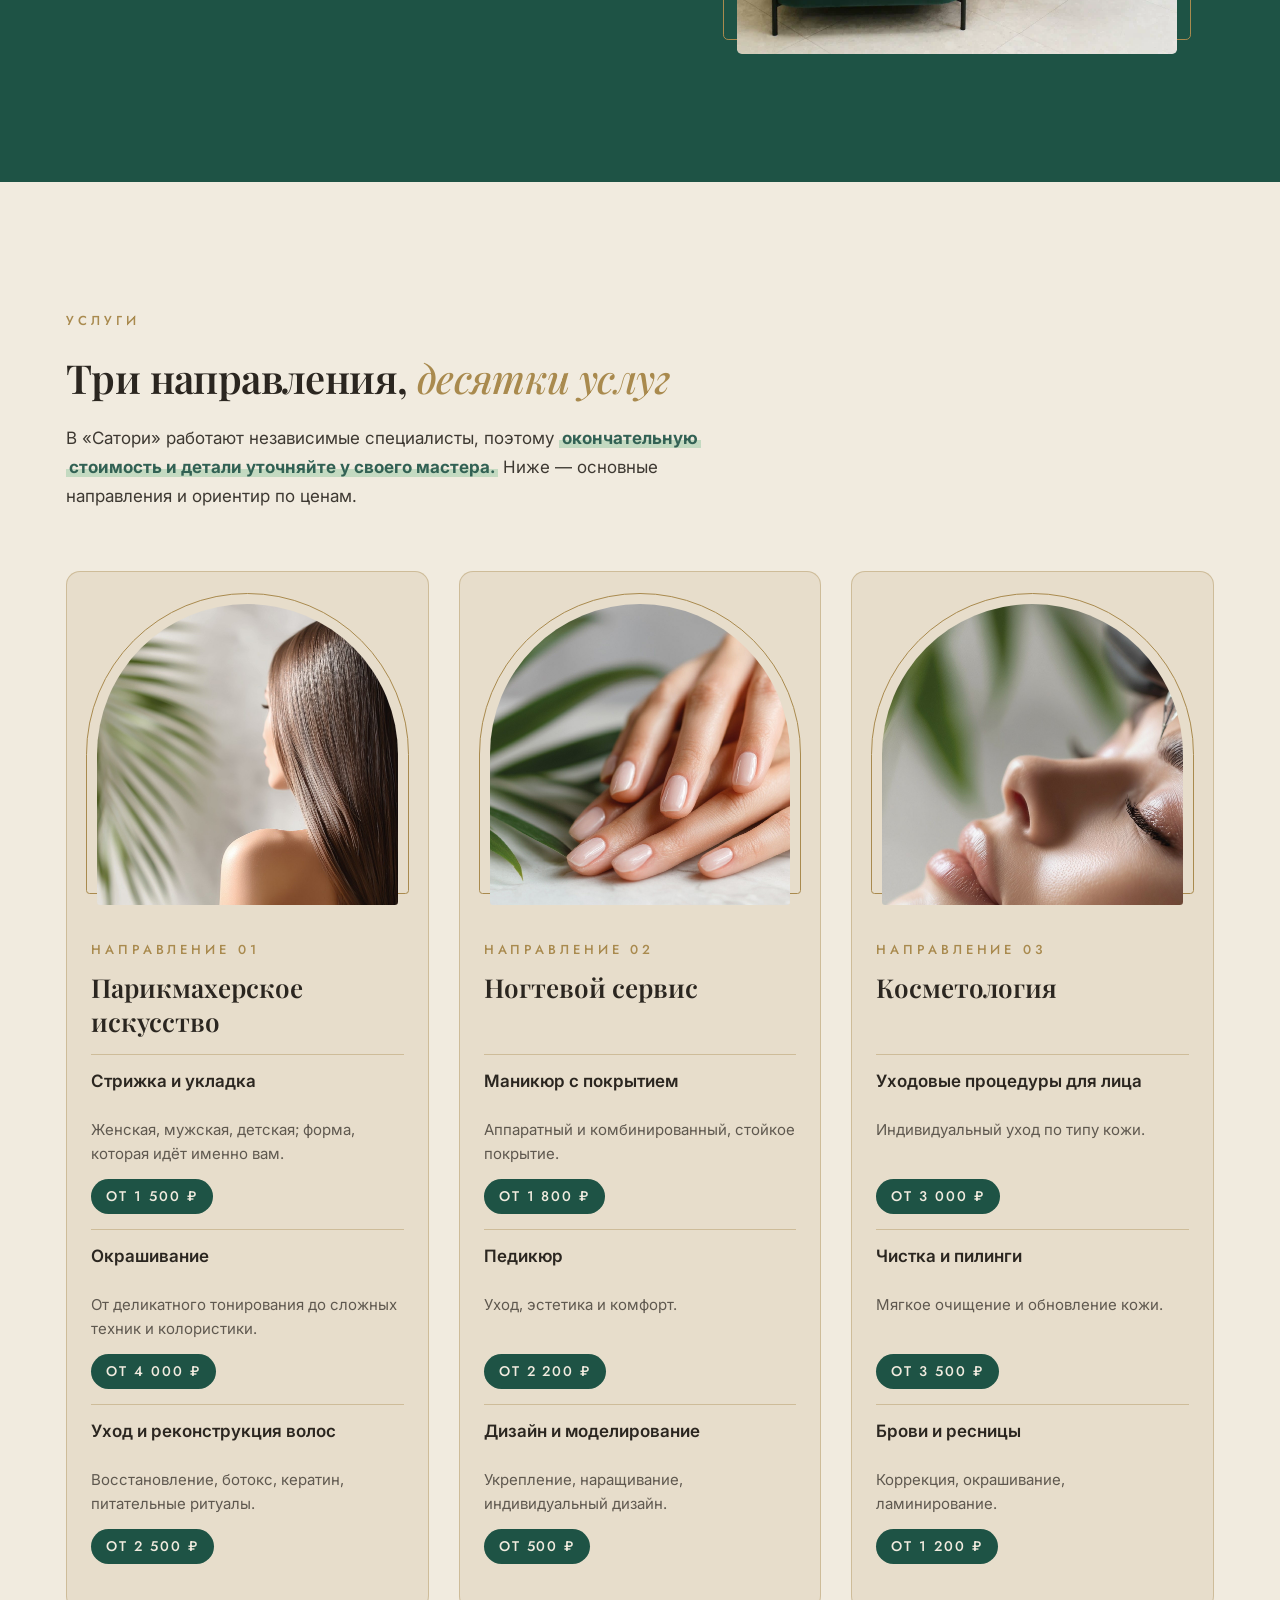
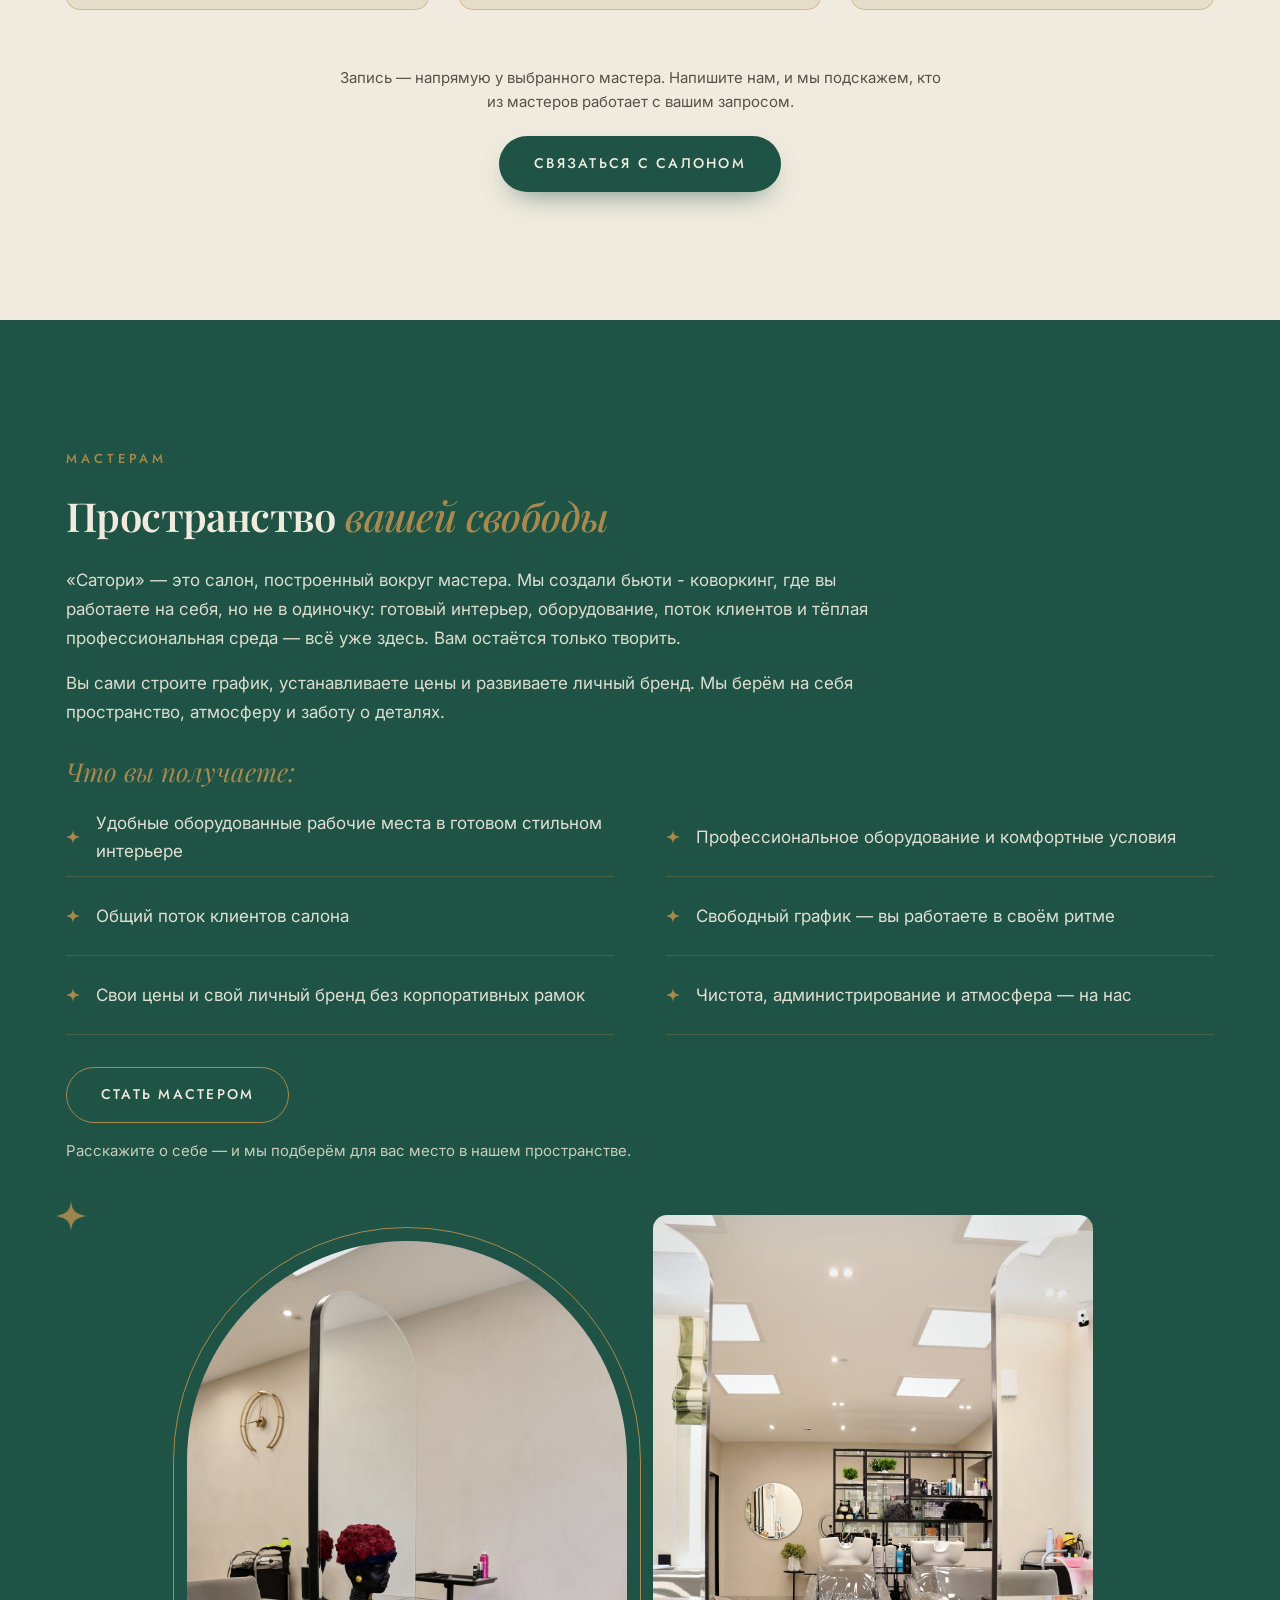
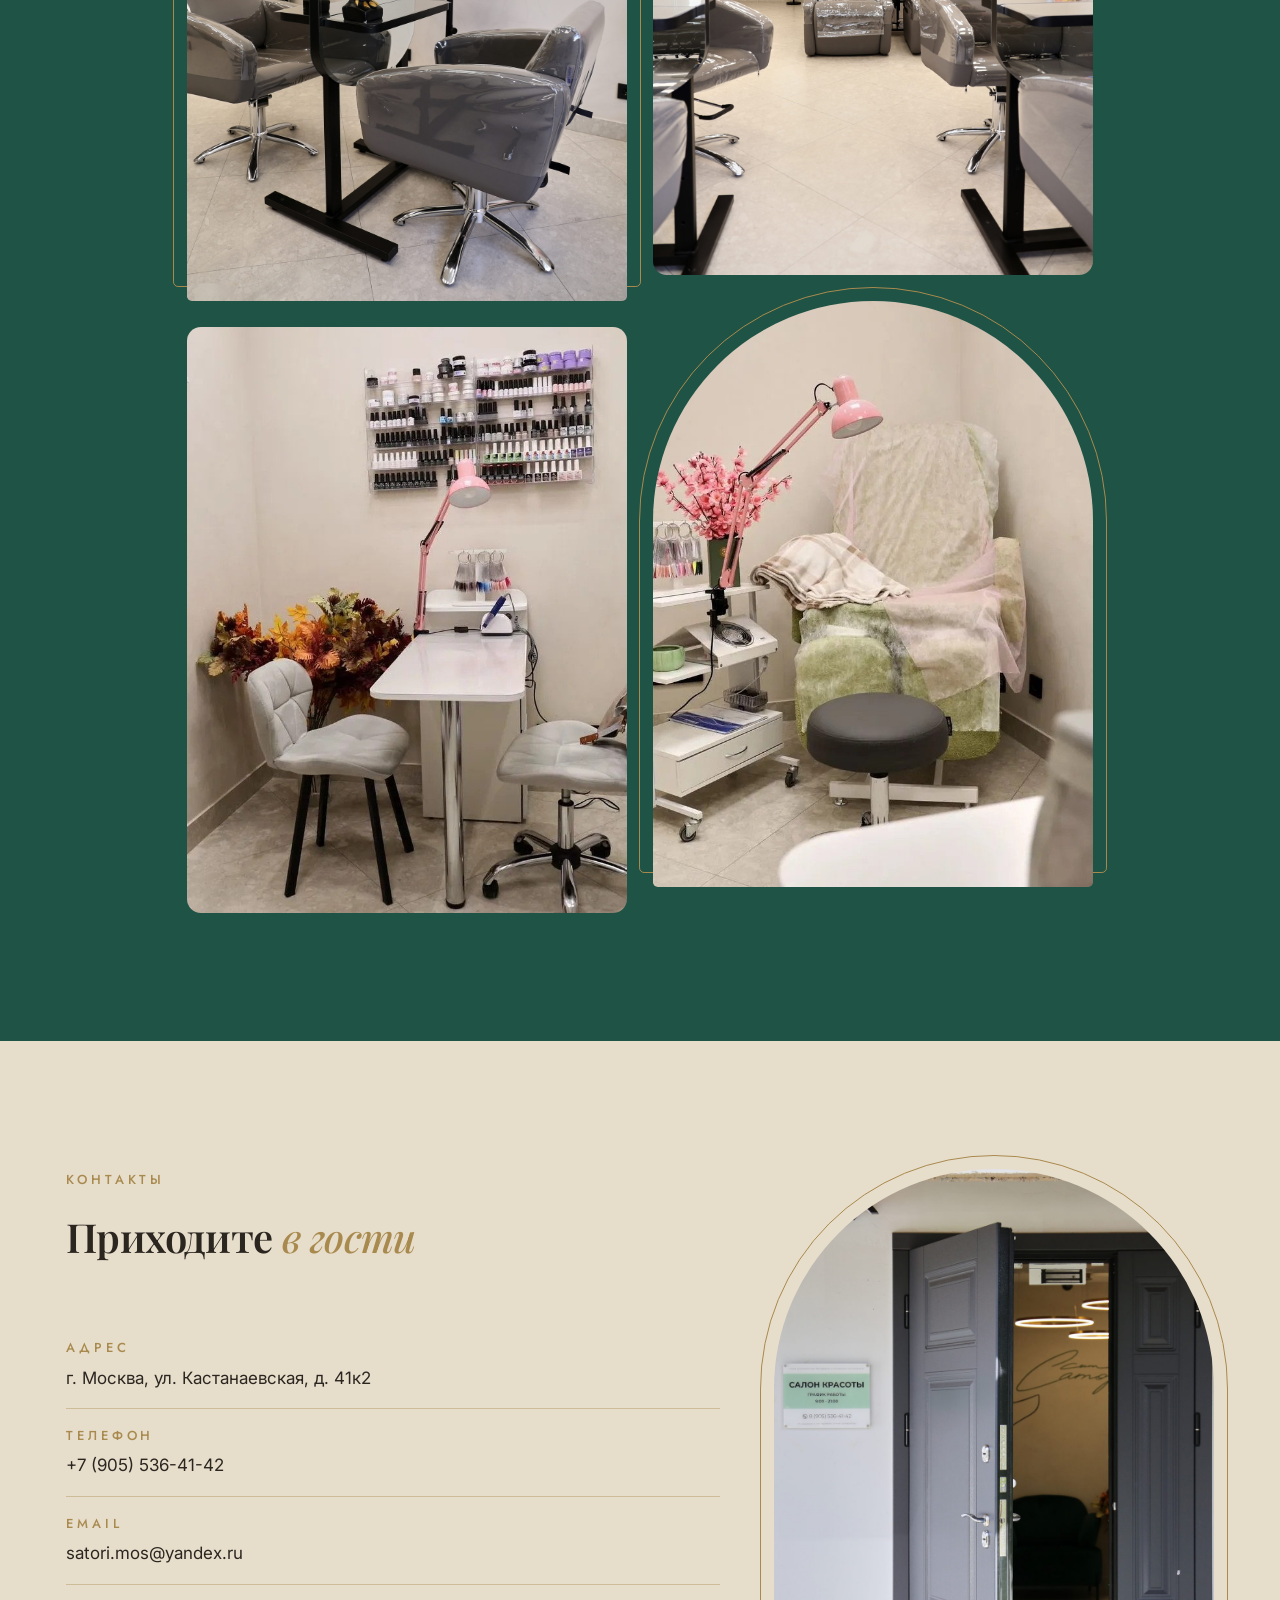
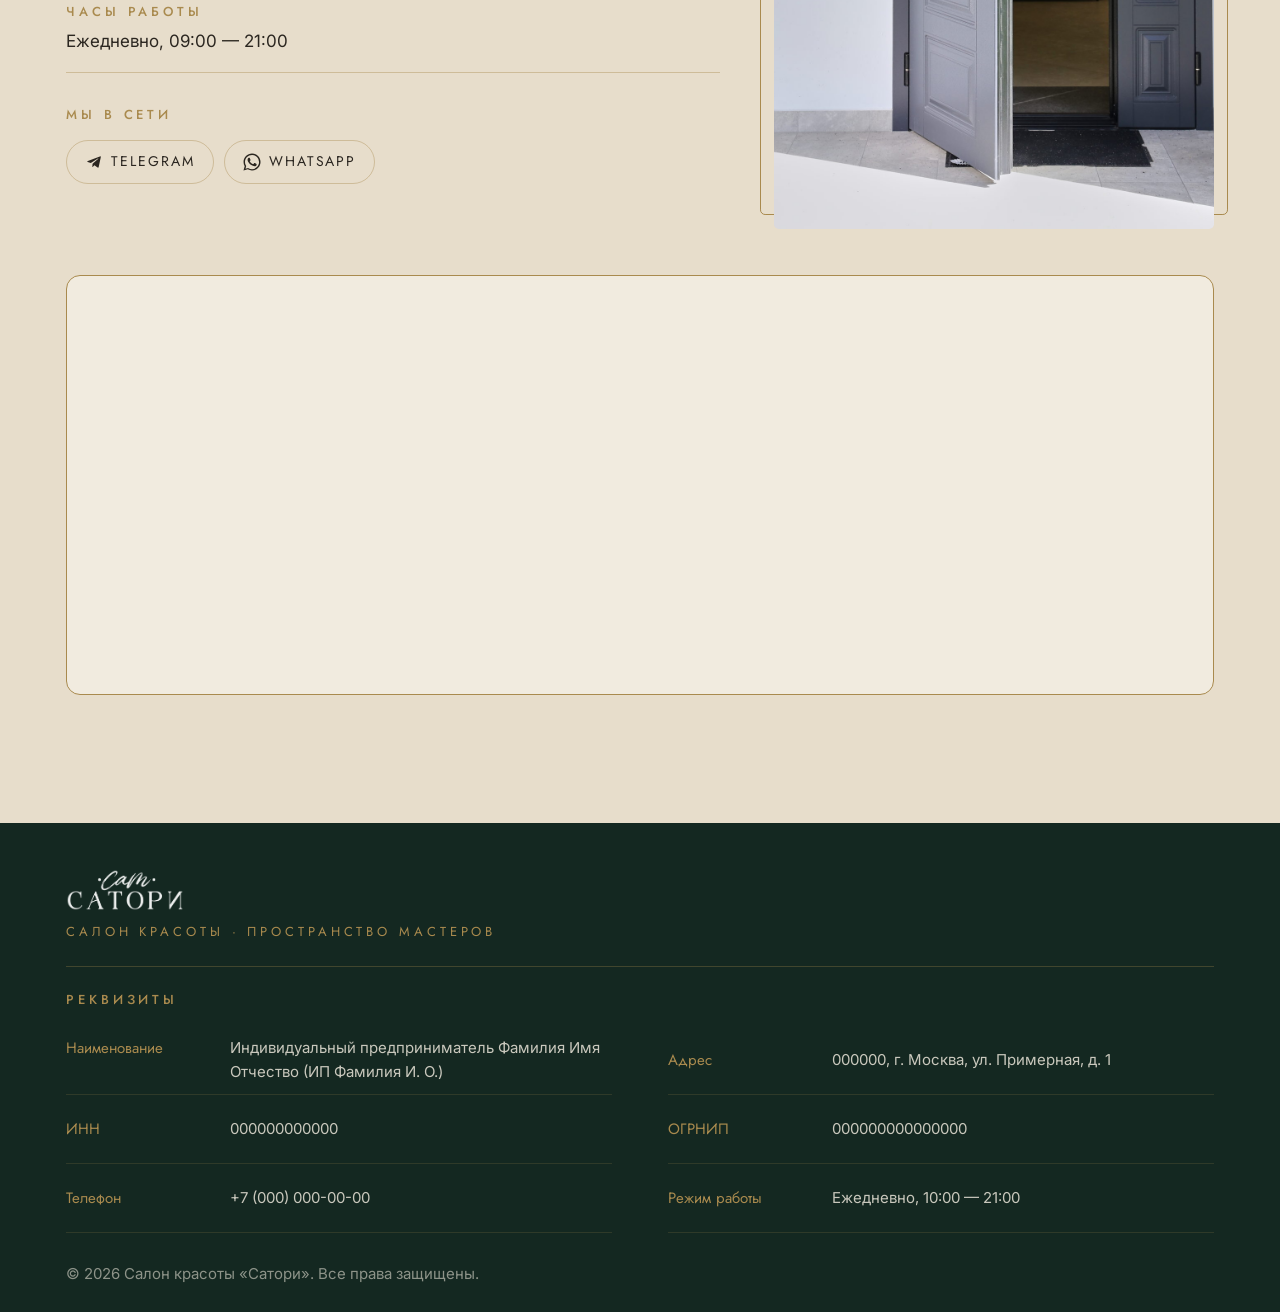
==== commit 8155c593: "Карта: вместо служебной сетки — фирменная заставка На телефоне после каждого обновления первые секун" ====
--- a/index.html
+++ b/index.html
@@ -104,7 +104,7 @@
        а не старый из кэша. Если правите styles.css и хотите гарантированно
        сбросить кэш у посетителей — увеличьте число (?v=8, ?v=9 и т.д.)
        здесь и у app.js ниже. -->
-  <link rel="stylesheet" href="styles.css?v=47" />
+  <link rel="stylesheet" href="styles.css?v=48" />
 </head>
 <body>
 
@@ -471,6 +471,13 @@
                ближайшая станция метро. Нужен другой охват — поменяйте
                цифру: z=14 — шире, z=16 — крупный план дома. -->
           <div class="yandex-box yandex-map" id="yandex-map">
+            <!-- Заставка поверх карты, пока Яндекс не дорисует плитки.
+                 Без неё первые секунды видна служебная сетка виджета.
+                 Скрипт app.js убирает её, когда карта готова. -->
+            <div class="yandex-placeholder" aria-hidden="true">
+              <strong>Сатори</strong>
+              <span>ул. Кастанаевская, 41к2 · загружаем карту</span>
+            </div>
             <iframe data-src="https://yandex.ru/map-widget/v1/?z=15&amp;ol=biz&amp;oid=157437696089"
                     width="560" height="400" frameborder="0" allowfullscreen="true"
                     loading="lazy" title="Салон красоты «Сатори» на карте Яндекса"></iframe>
@@ -545,6 +552,6 @@
 </footer>
 
 <!-- ?v=2 — версия файла для сброса кэша (см. комментарий у styles.css) -->
-<script src="app.js?v=47"></script>
+<script src="app.js?v=48"></script>
 </body>
 </html>
--- a/styles.css
+++ b/styles.css
@@ -639,6 +639,7 @@
 .contacts-map-wrap .yandex-box { height: 420px; }
 
 .yandex-box {
+  position: relative;
   border-radius: var(--radius);
   overflow: hidden;
   border: 1px solid var(--gold);
@@ -646,18 +647,24 @@
   min-height: 240px;
 }
 .yandex-box iframe { width: 100%; height: 100%; min-height: 240px; border: 0; display: block; }
+/* Заставка поверх карты, пока виджет Яндекса не дорисует плитки.
+   Лежит над рамкой карты и гаснет, когда app.js ставит .map-ready. */
 .yandex-placeholder {
+  position: absolute;
+  inset: 0;
+  z-index: 2;
   display: flex;
   flex-direction: column;
   gap: 10px;
   align-items: center;
   justify-content: center;
   text-align: center;
-  height: 100%;
-  min-height: inherit;
   padding: 32px;
   color: var(--ink);
-}
+  background: var(--cream);
+  transition: opacity 0.45s var(--ease-menu);
+}
+.yandex-box.map-ready .yandex-placeholder { opacity: 0; pointer-events: none; }
 .yandex-placeholder strong {
   font-family: var(--font-head);
   font-size: var(--fs-h3);
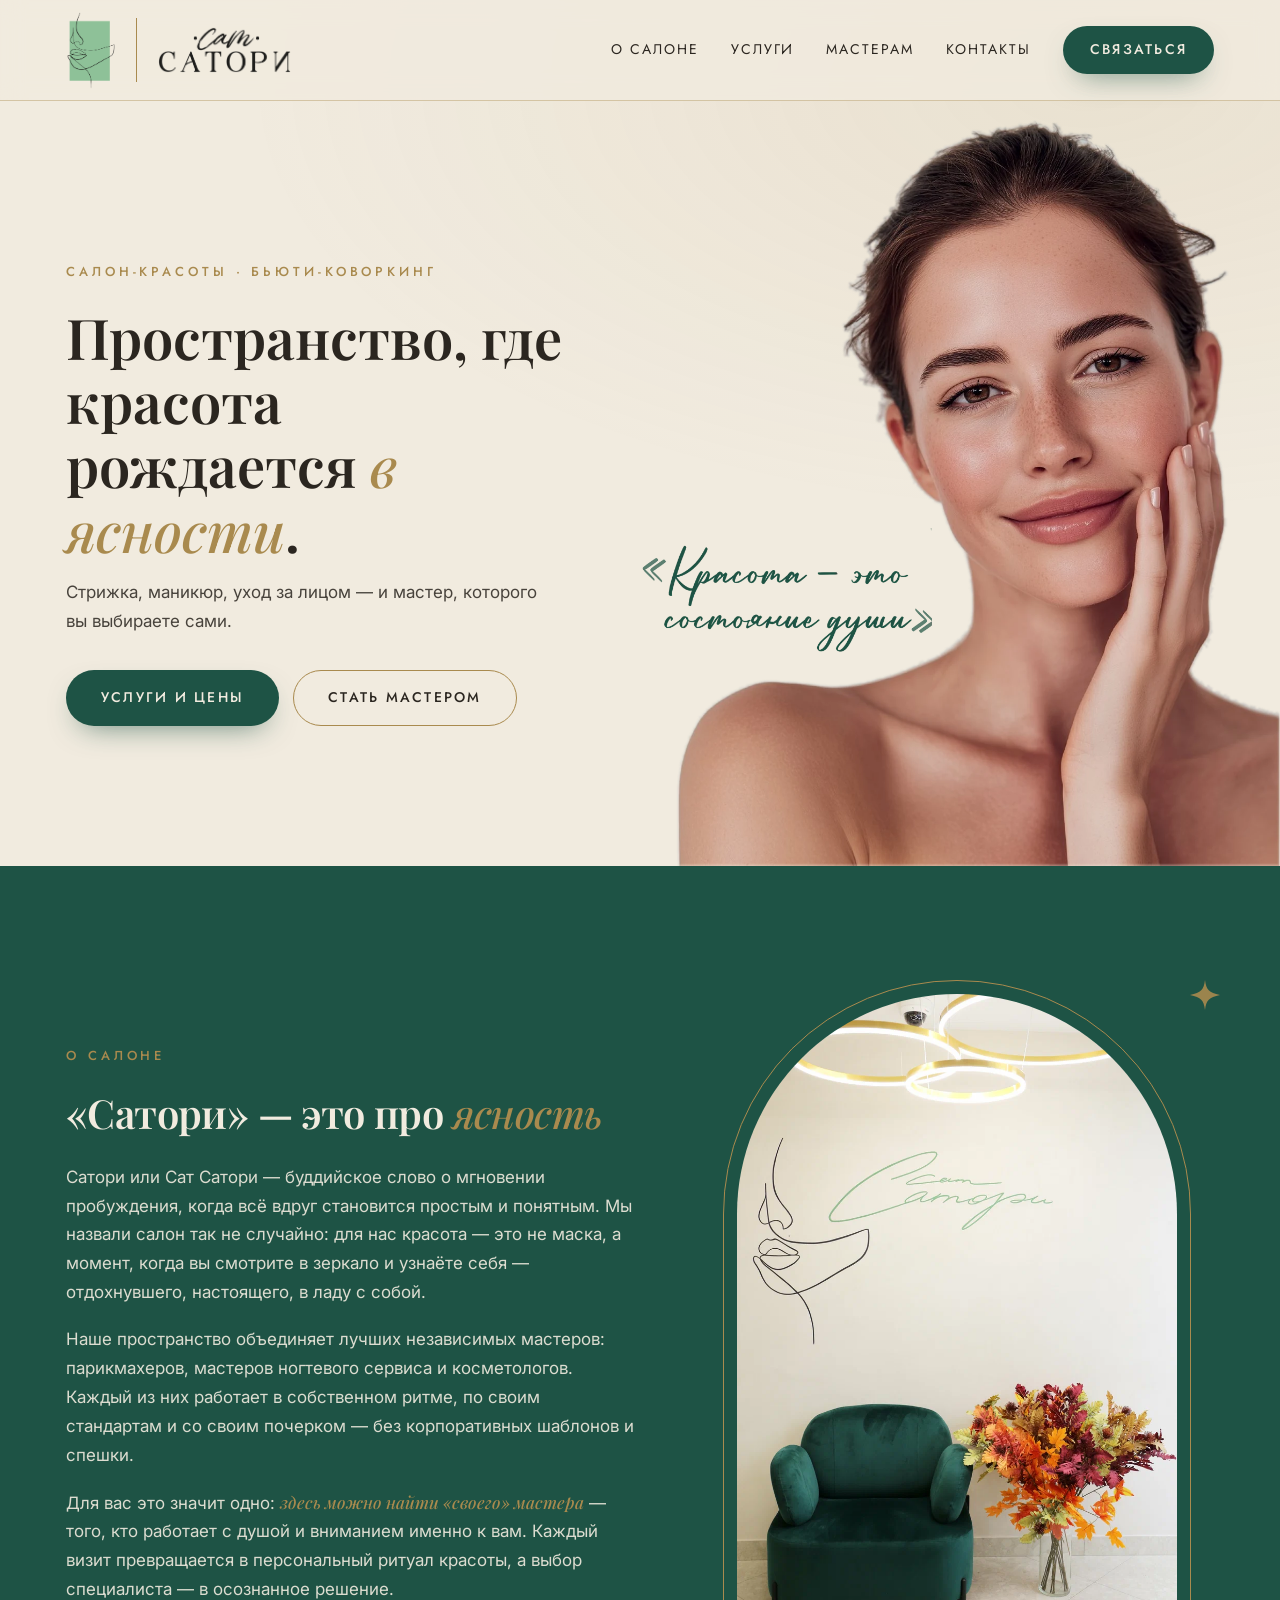
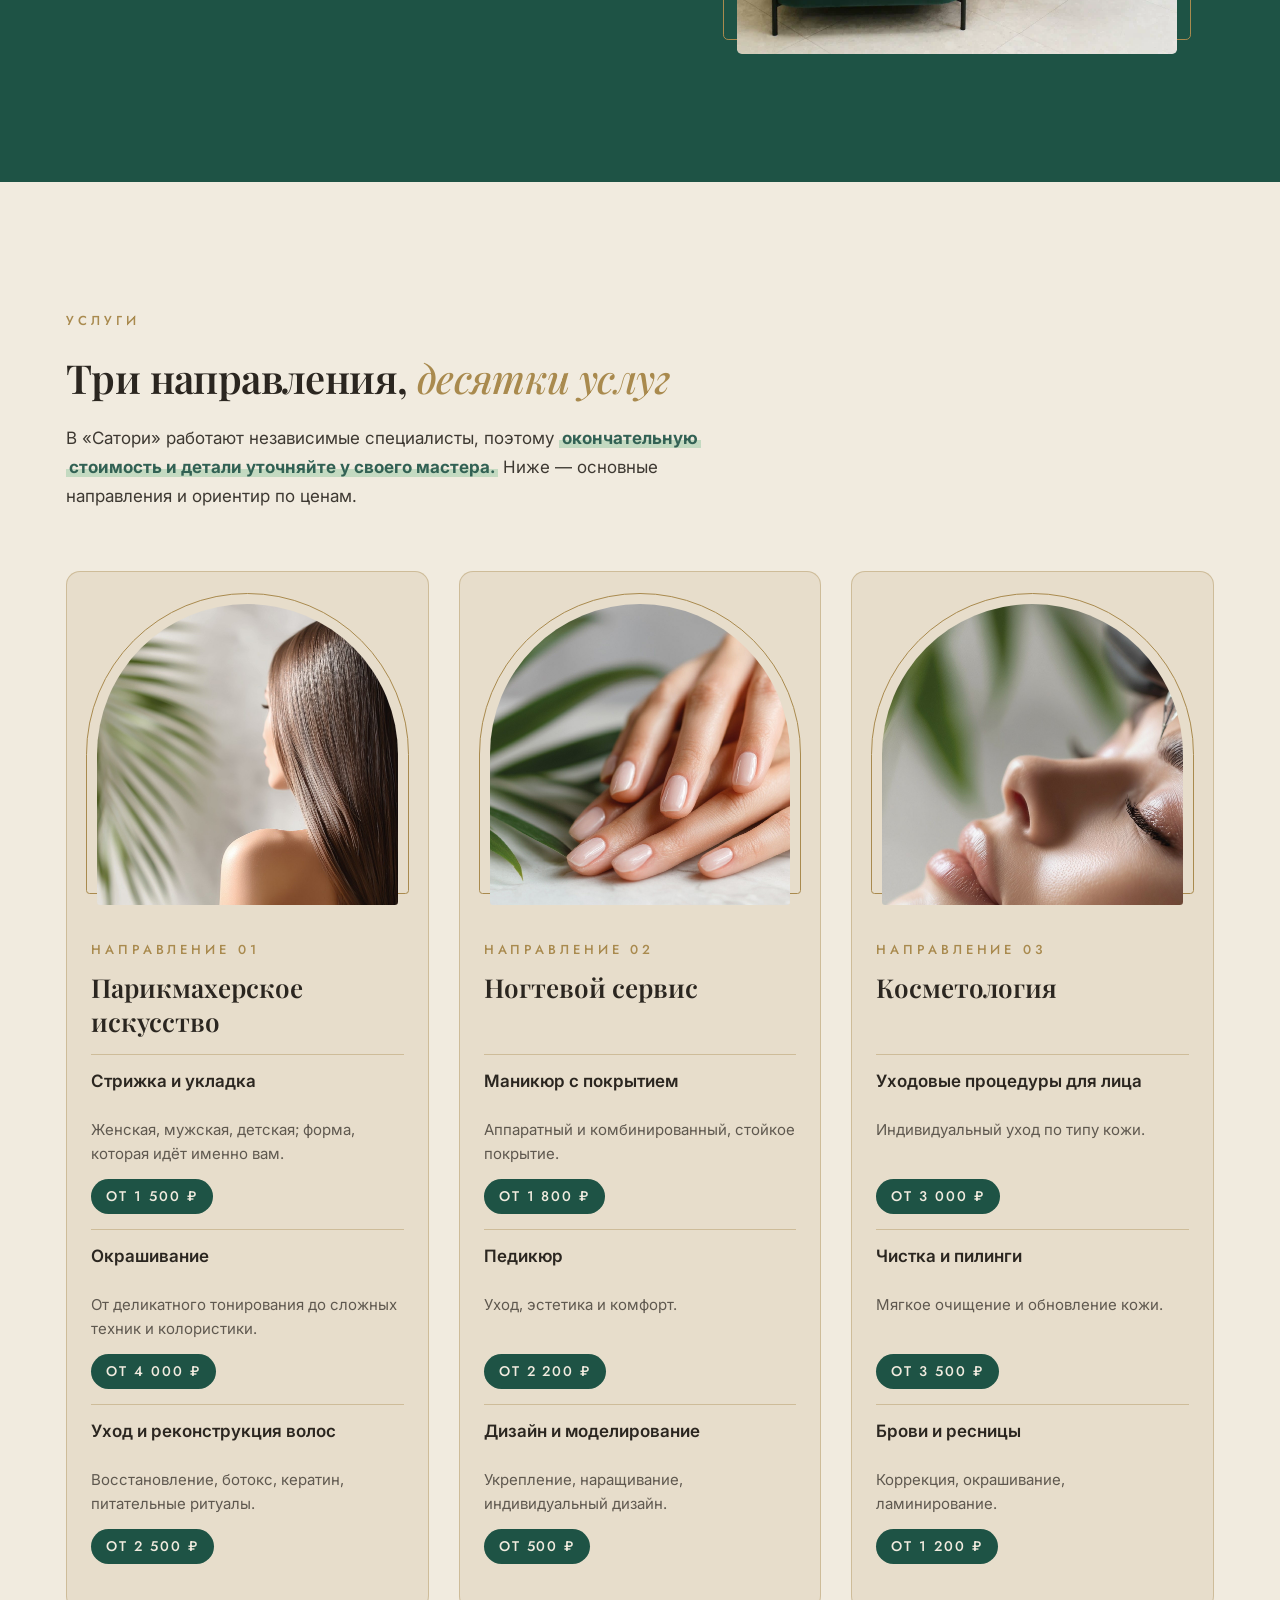
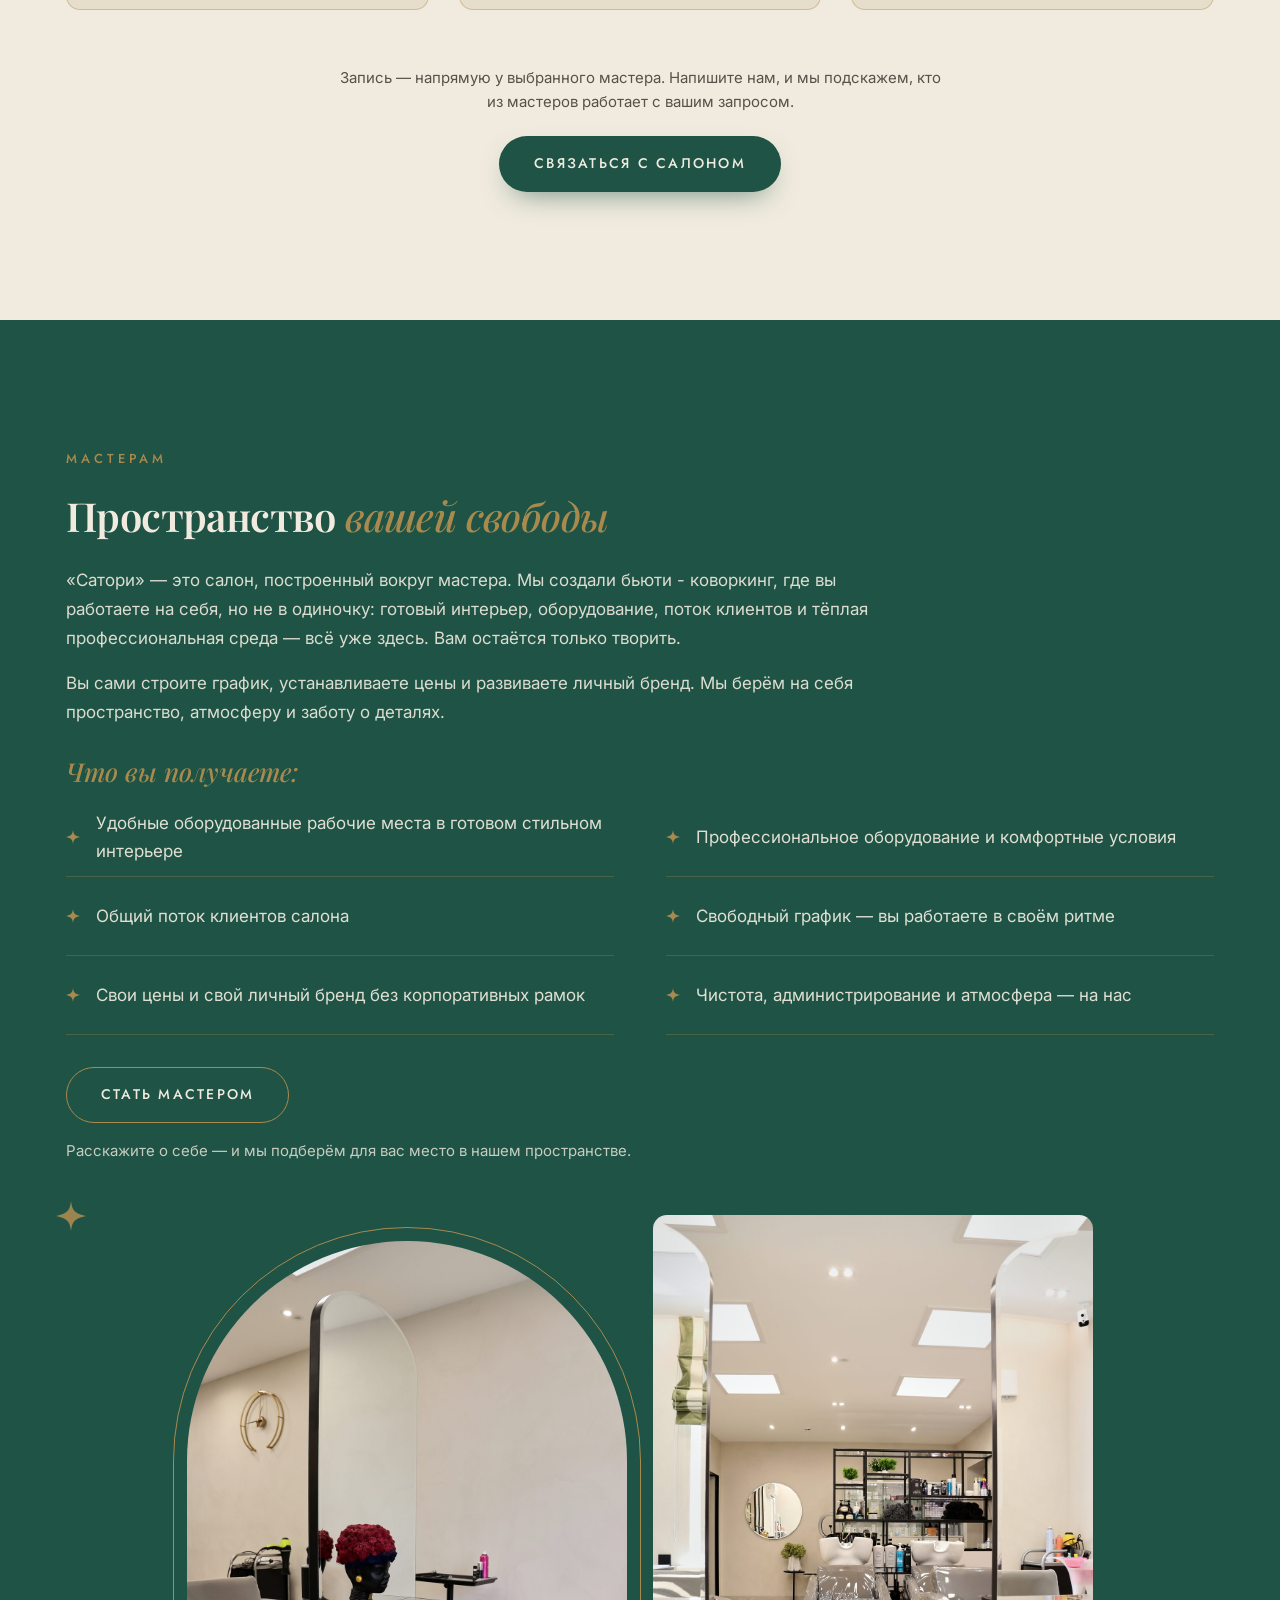
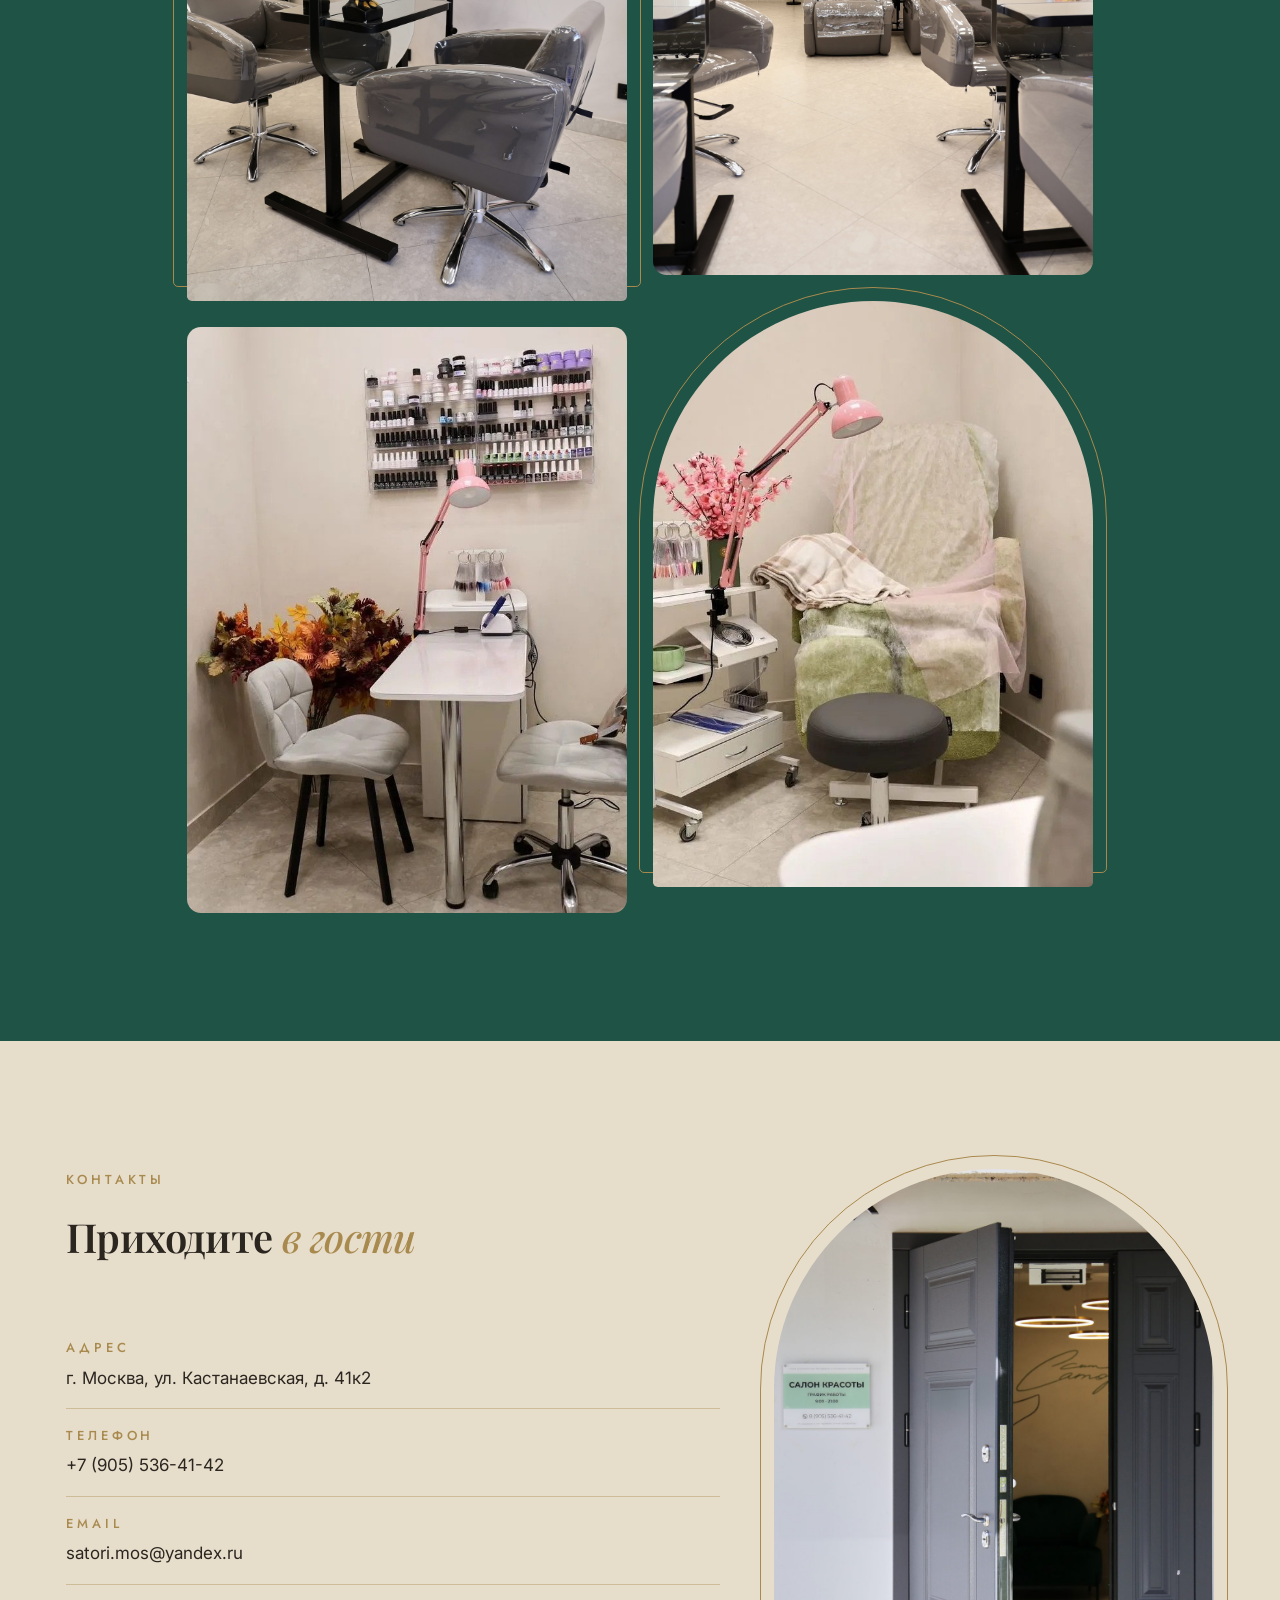
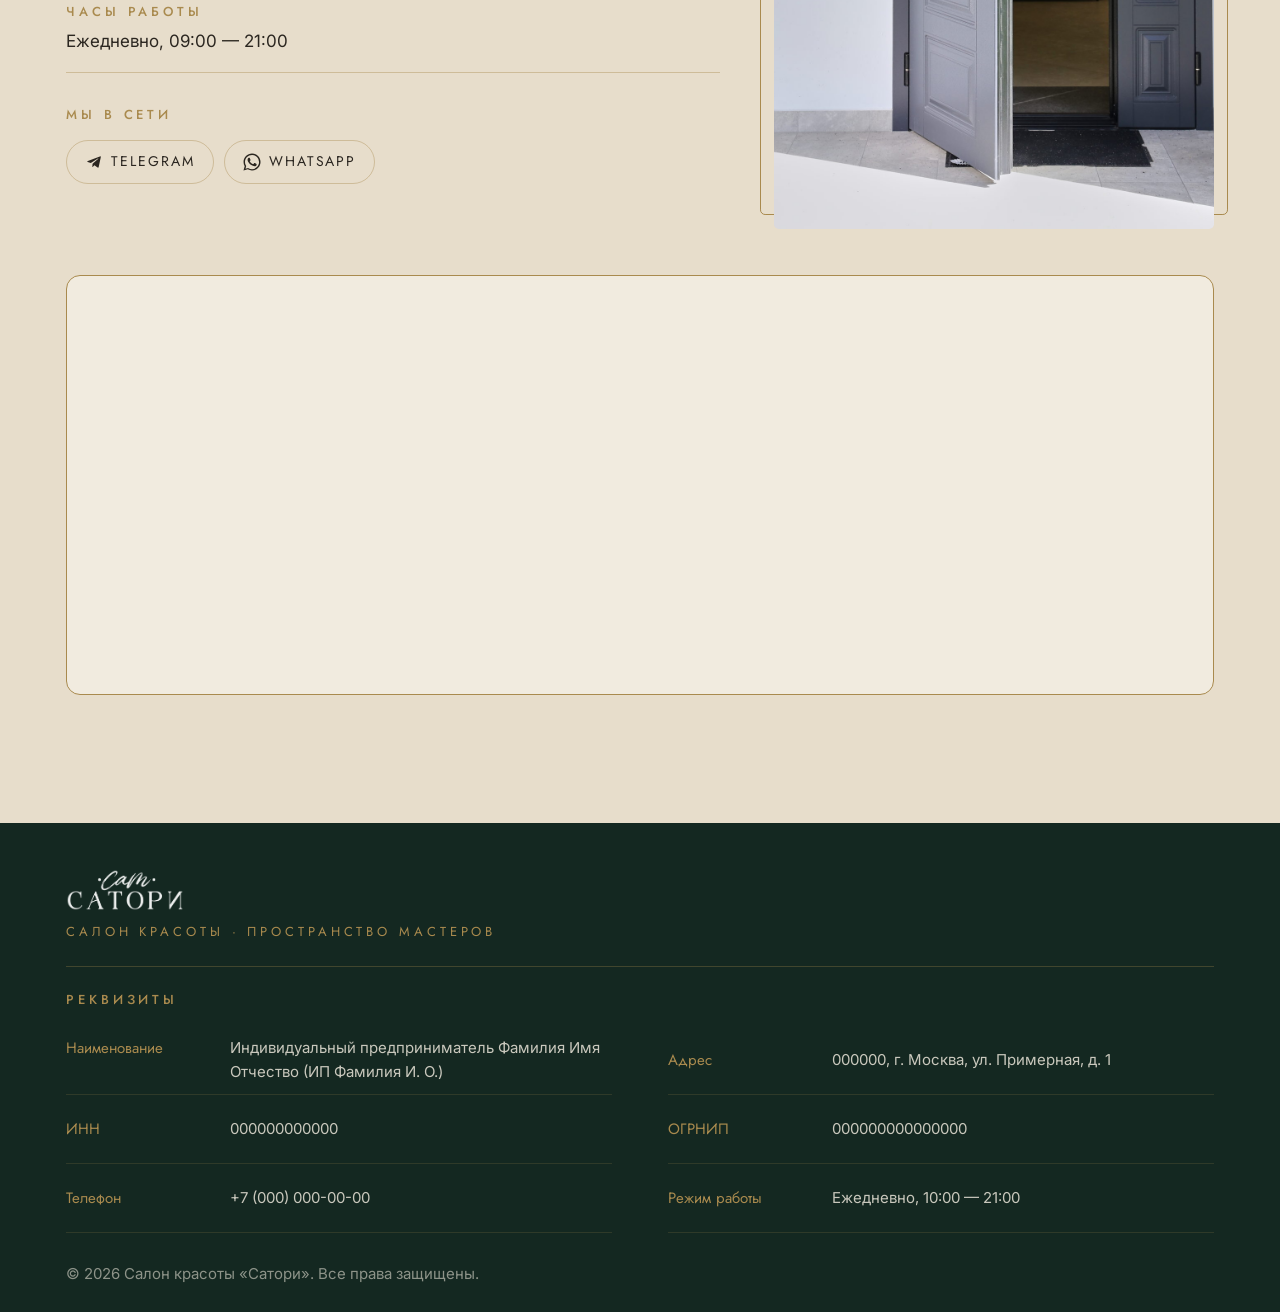
==== commit 126ba64b: "Шрифты: загружаются ровно те начертания, что используются - Inter 700 применялся в выделении «оконча" ====
--- a/index.html
+++ b/index.html
@@ -28,8 +28,14 @@
   <meta property="og:title" content="Сатори — салон красоты в Москве" />
   <meta property="og:description" content="Ул. Кастанаевская, 41к2, рядом с метро Филёвский парк. Парикмахеры, ногтевой сервис, косметология. Ежедневно 9:00–21:00." />
   <meta property="og:url" content="https://satori.beauty/" />
-  <!-- РЕДАКТИРУЕМО: картинка для соцсетей (положите файл images/og.jpg, 1200×630) -->
+  <!-- РЕДАКТИРУЕМО: картинка превью при отправке ссылки в мессенджеры
+       и соцсети. Файл images/og.jpg, строго 1200×630. Чтобы поменять —
+       загрузите своё изображение с тем же именем и размером; ширину
+       и высоту ниже тогда менять не нужно. -->
   <meta property="og:image" content="https://satori.beauty/images/og.jpg" />
+  <meta property="og:image:width" content="1200" />
+  <meta property="og:image:height" content="630" />
+  <meta property="og:image:alt" content="Салон красоты «Сатори» — Москва, ул. Кастанаевская, 41к2" />
   <!-- /РЕДАКТИРУЕМО -->
 
   <!-- Twitter -->
@@ -98,13 +104,17 @@
   <!-- Шрифты с поддержкой кириллицы -->
   <link rel="preconnect" href="https://fonts.googleapis.com" />
   <link rel="preconnect" href="https://fonts.gstatic.com" crossorigin />
-  <link href="https://fonts.googleapis.com/css2?family=Playfair+Display:ital,wght@0,500;0,600;0,700;1,500;1,600&family=Jost:wght@400;500;600&family=Inter:wght@300;400;500;600&display=swap" rel="stylesheet" />
+  <!-- Загружаются ТОЛЬКО те начертания, которые реально используются
+       в styles.css. Если добавите новое (например, font-weight: 300) —
+       допишите его сюда, иначе браузер подделает начертание сам
+       и текст будет выглядеть грязно. -->
+  <link href="https://fonts.googleapis.com/css2?family=Playfair+Display:ital,wght@0,600;0,700;1,500&family=Jost:wght@400;500&family=Inter:wght@400;600;700&display=swap" rel="stylesheet" />
 
   <!-- ?v=7 — «версия» файла. Заставляет браузеры грузить свежий CSS,
        а не старый из кэша. Если правите styles.css и хотите гарантированно
        сбросить кэш у посетителей — увеличьте число (?v=8, ?v=9 и т.д.)
        здесь и у app.js ниже. -->
-  <link rel="stylesheet" href="styles.css?v=48" />
+  <link rel="stylesheet" href="styles.css?v=51" />
 </head>
 <body>
 
@@ -175,9 +185,18 @@
 
       <div class="hero-figure reveal">
         <!-- ФОТО: девушка с фирменной цитатой, прозрачный фон.
-             Файл: images/hero-girl-quote.png — лежит прямо на кремовом фоне,
-             без рамок и обрезки. Чтобы заменить — загрузите файл с тем же именем. -->
-        <img class="hero-girl" src="images/hero-girl-quote.png" alt="Красота — это состояние души" loading="eager" />
+             Лежит прямо на кремовом фоне, без рамок и обрезки.
+             Два файла одной и той же картинки:
+               hero-girl-quote.webp — лёгкий (157 КБ), его берут все
+                 современные браузеры;
+               hero-girl-quote.png  — запасной (1,2 МБ) для очень старых.
+             Чтобы заменить фото — загрузите свой .png с тем же именем
+             и удалите строку с .webp (сайт продолжит работать, просто
+             первый экран станет тяжелее). -->
+        <picture>
+          <source srcset="images/hero-girl-quote.webp" type="image/webp" />
+          <img class="hero-girl" src="images/hero-girl-quote.png" alt="Красота — это состояние души" loading="eager" />
+        </picture>
       </div>
 
     </div>
@@ -552,6 +571,6 @@
 </footer>
 
 <!-- ?v=2 — версия файла для сброса кэша (см. комментарий у styles.css) -->
-<script src="app.js?v=48"></script>
+<script src="app.js?v=51"></script>
 </body>
 </html>
--- a/styles.css
+++ b/styles.css
@@ -370,6 +370,10 @@
   align-items: flex-end;      /* по низу секции */
   justify-content: flex-end;  /* по правому краю контейнера */
 }
+/* <picture> — только обёртка для выбора формата (webp/png). display: contents
+   убирает её из раскладки, чтобы флекс-выравниванием управляло само
+   изображение, как было до появления обёртки. */
+.hero-figure picture { display: contents; }
 .hero-girl {
   display: block;
   width: auto;
@@ -401,7 +405,9 @@
    основного текста вместо золотой метки 13px). */
 .about-text p:not([class]) { margin-bottom: 18px; font-size: var(--fs-body); line-height: var(--lh-body); color: rgba(241, 235, 223, 0.9); }
 /* золотой курсив-акцент (Playfair Italic) для выделенной фразы «О салоне» */
-.about-text em { font-family: var(--font-head); color: var(--gold); font-style: italic; }
+/* font-weight задан явно: без него курсив просился 400-м, а грузится
+   только 500-й — браузер подставлял ближайший. Теперь совпадает. */
+.about-text em { font-family: var(--font-head); font-weight: 500; color: var(--gold); font-style: italic; }
 .about-text .section-title { margin-bottom: 26px; }
 .about-text p:not([class]):last-child { margin-bottom: 0; }
 .about-figure { position: relative; }
@@ -517,6 +523,7 @@
 .rent-benefits-title {
   font-family: var(--font-head);
   font-style: italic;
+  font-weight: 500; /* см. комментарий у .about-text em */
   font-size: var(--fs-h3);
   line-height: var(--lh-h3);
   color: var(--gold);
@@ -872,3 +879,31 @@
   /* Если в системе отключены анимации — меню просто появляется */
   .nav, .nav.open { transition: none; }
 }
+
+/* ============================================================= */
+/*  СТРАНИЦА 404 (файл 404.html)                                  */
+/* ============================================================= */
+.notfound {
+  min-height: 100svh;
+  display: flex;
+  align-items: center;
+  padding: calc(var(--header-h) + 40px) 0 60px;
+}
+.notfound-inner {
+  position: relative;
+  max-width: 640px;
+  text-align: center;
+}
+/* искра-звёздочка над заголовком — тот же декор, что и у фото в секциях */
+.notfound-spark { position: static; display: block; margin: 0 auto 26px; }
+.notfound .eyebrow { margin-bottom: 18px; }
+.notfound-text {
+  margin: 22px auto 34px;
+  max-width: 460px;
+  font-size: var(--fs-body);
+  line-height: var(--lh-body);
+  opacity: 0.85;
+}
+@media (max-width: 480px) {
+  .notfound .btn { width: 100%; }
+}
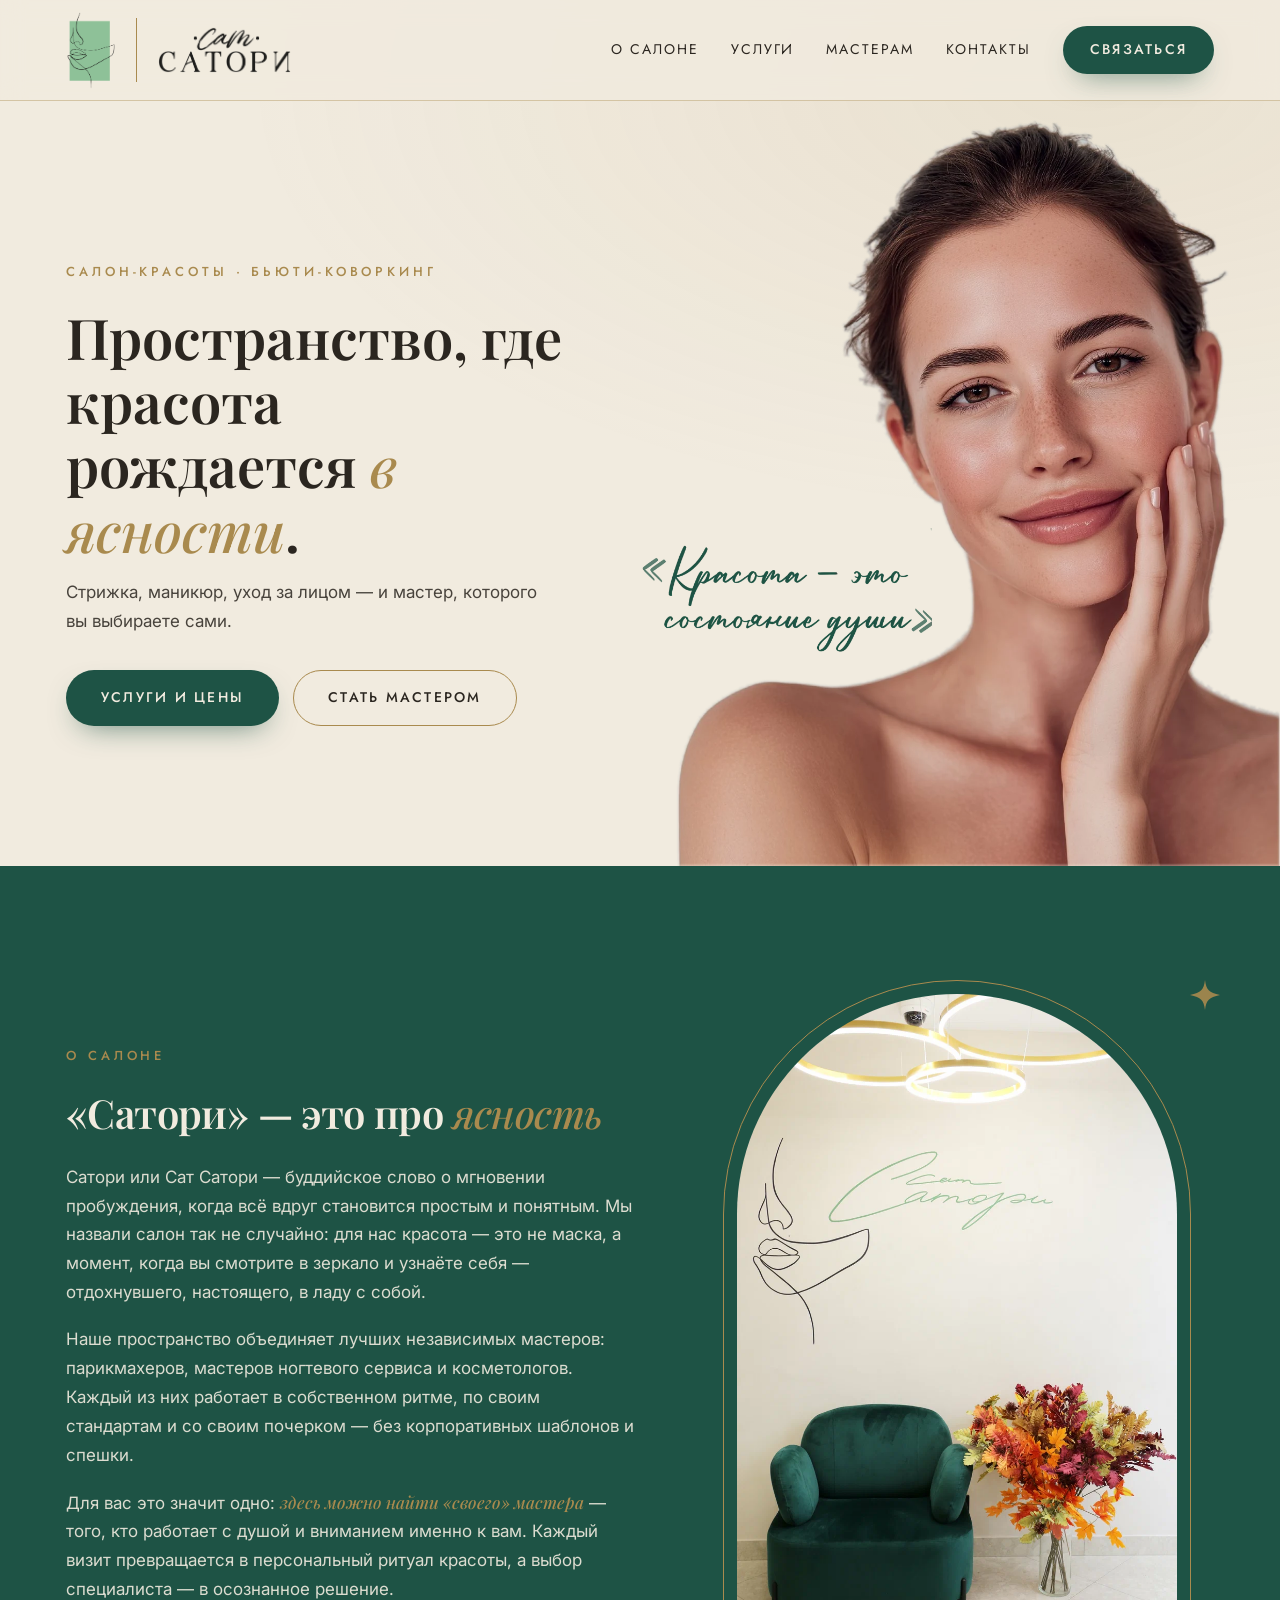
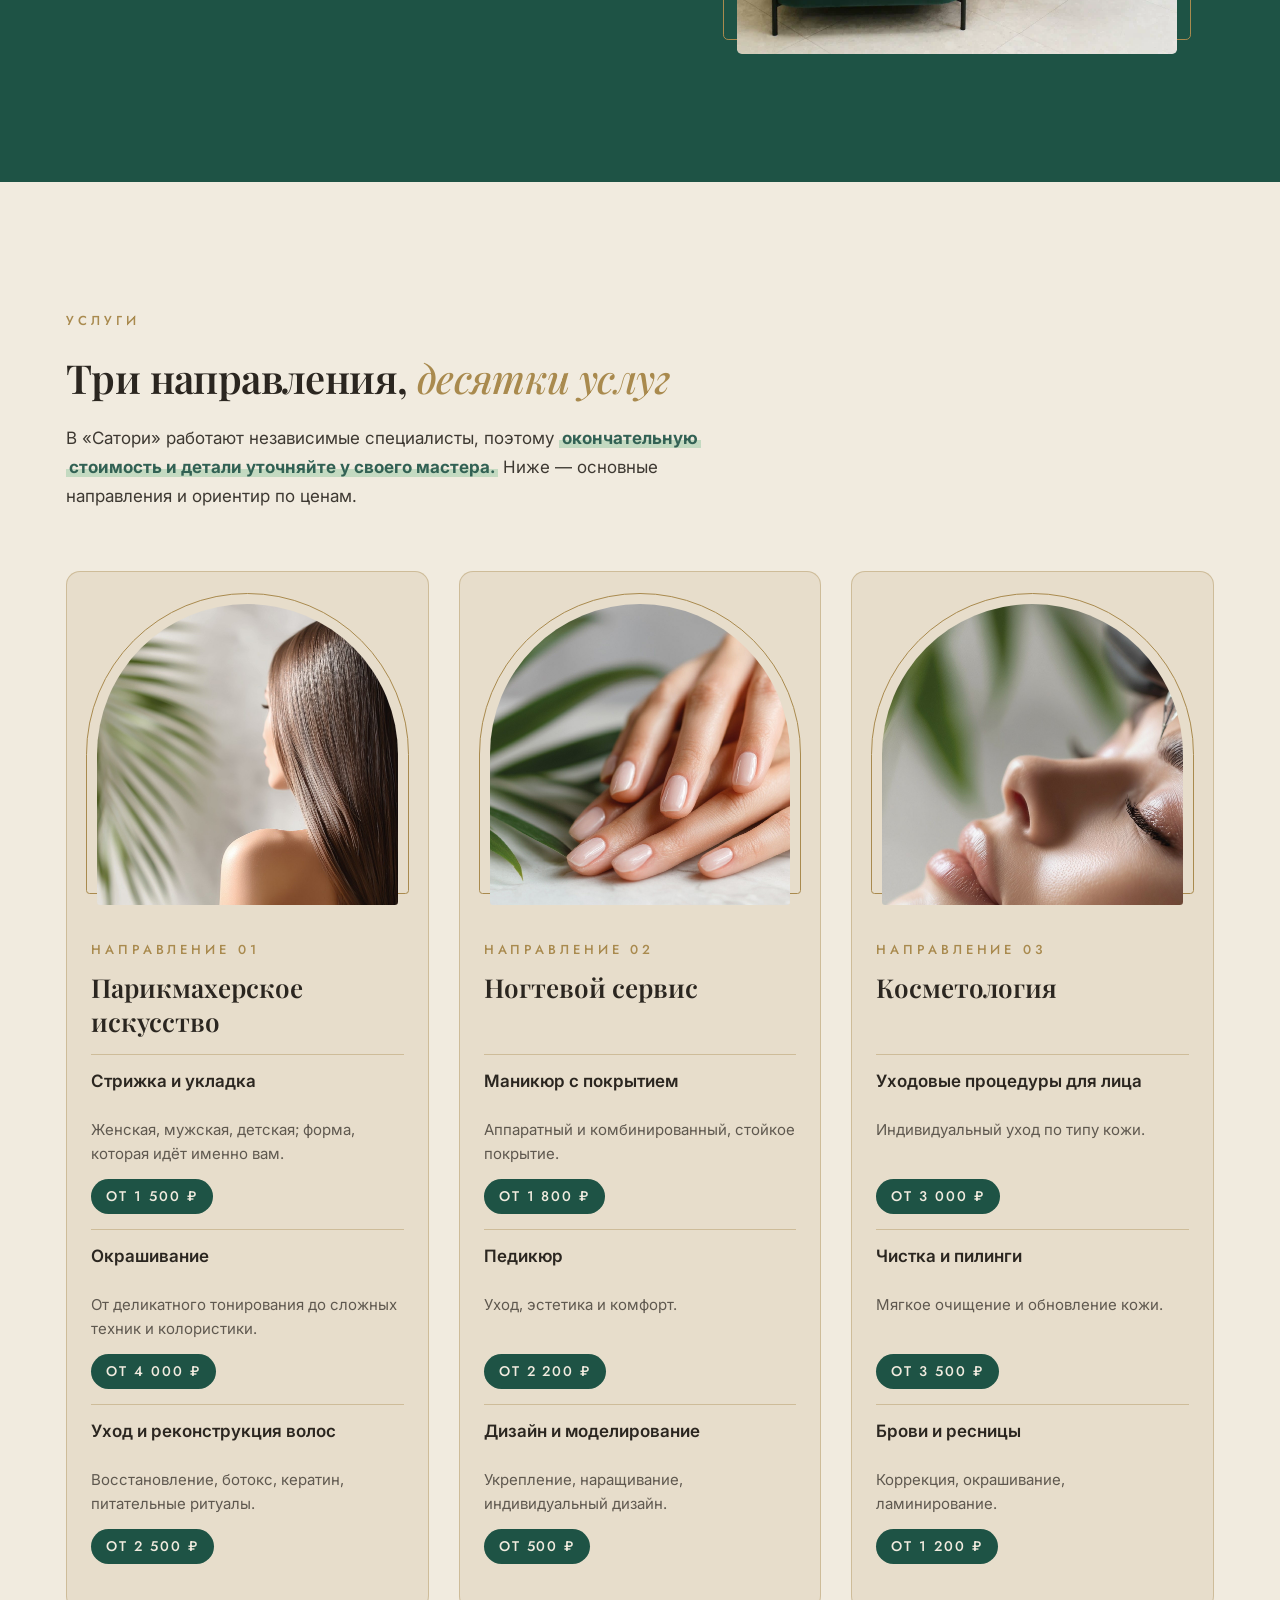
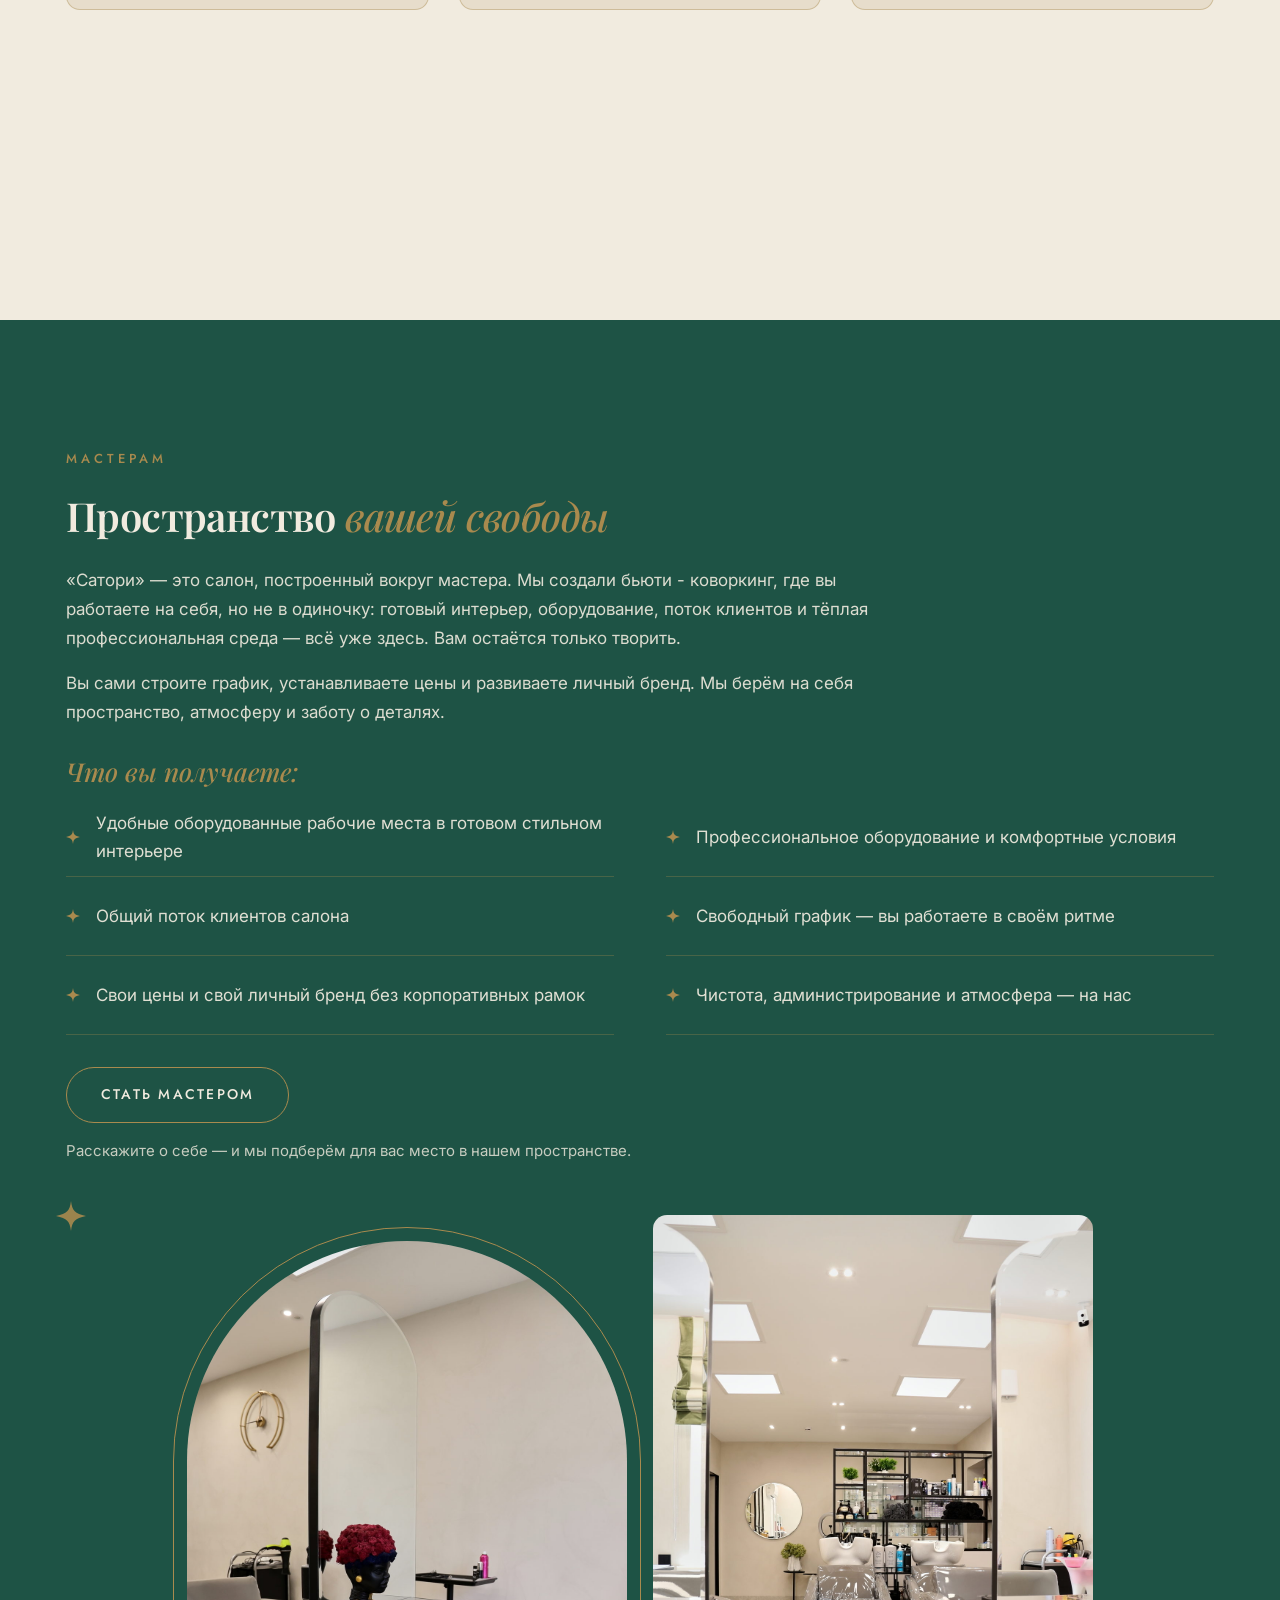
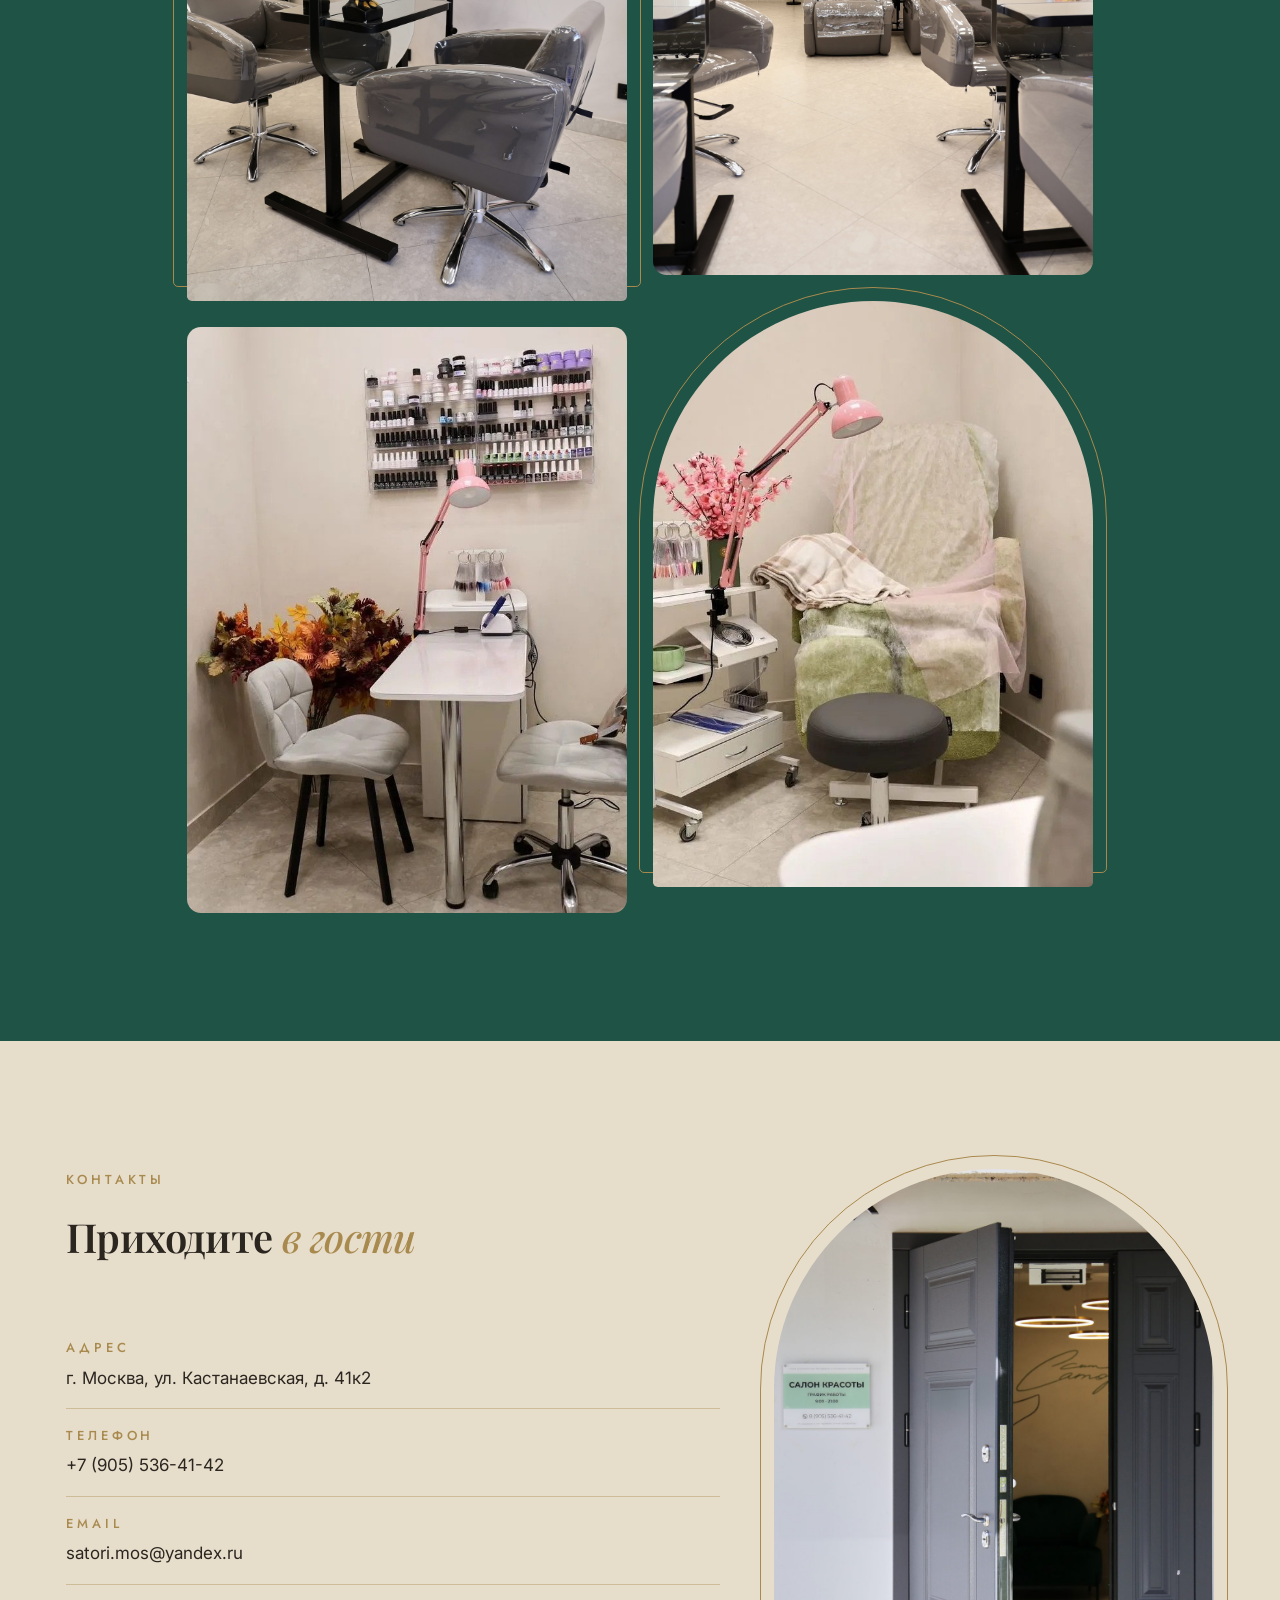
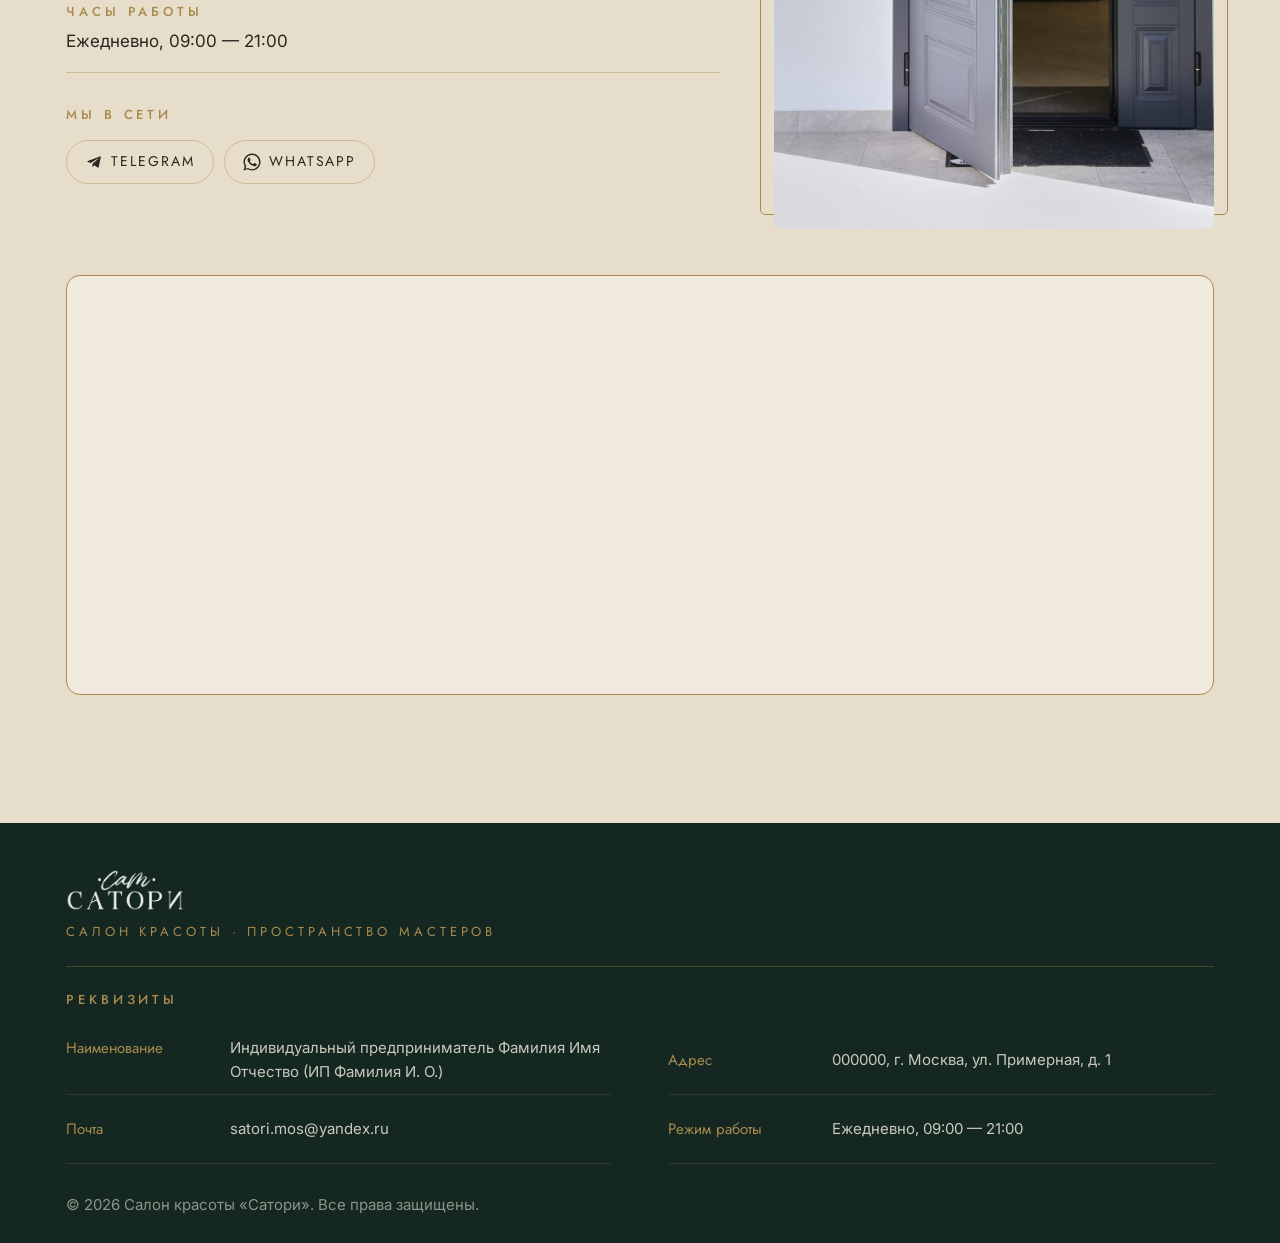
==== commit 4ebac333: "Подвал: в реквизитах остались только четыре строки По просьбе владельца убраны ИНН, ОГРНИП и телефон" ====
--- a/index.html
+++ b/index.html
@@ -32,7 +32,11 @@
        и соцсети. Файл images/og.jpg, строго 1200×630. Чтобы поменять —
        загрузите своё изображение с тем же именем и размером; ширину
        и высоту ниже тогда менять не нужно. -->
-  <meta property="og:image" content="https://satori.beauty/images/og.jpg" />
+  <!-- ?v=2 в адресе картинки — мессенджеры кэшируют превью очень надолго
+       и по неизменившемуся адресу продолжают показывать старое. Если
+       будете менять og.jpg — увеличьте число (?v=3), иначе Telegram
+       и WhatsApp могут месяцами показывать прежнюю карточку. -->
+  <meta property="og:image" content="https://satori.beauty/images/og.jpg?v=2" />
   <meta property="og:image:width" content="1200" />
   <meta property="og:image:height" content="630" />
   <meta property="og:image:alt" content="Салон красоты «Сатори» — Москва, ул. Кастанаевская, 41к2" />
@@ -42,7 +46,7 @@
   <meta name="twitter:card" content="summary_large_image" />
   <meta name="twitter:title" content="Сатори — салон красоты в Москве" />
   <meta name="twitter:description" content="Ул. Кастанаевская, 41к2, рядом с метро Филёвский парк. Парикмахеры, ногтевой сервис, косметология. Ежедневно 9:00–21:00." />
-  <meta name="twitter:image" content="https://satori.beauty/images/og.jpg" />
+  <meta name="twitter:image" content="https://satori.beauty/images/og.jpg?v=2" />
 
   <!-- ============================================================= -->
   <!-- РЕДАКТИРУЕМО: карточка организации для поисковиков (Schema.org).
@@ -114,7 +118,7 @@
        а не старый из кэша. Если правите styles.css и хотите гарантированно
        сбросить кэш у посетителей — увеличьте число (?v=8, ?v=9 и т.д.)
        здесь и у app.js ниже. -->
-  <link rel="stylesheet" href="styles.css?v=51" />
+  <link rel="stylesheet" href="styles.css?v=52" />
 </head>
 <body>
 
@@ -523,15 +527,21 @@
   </div>
 
   <!-- ===================== РЕКВИЗИТЫ ===================== -->
-  <!-- РЕДАКТИРУЕМО: реквизиты ИП (по ФЗ РФ от 07.02.1992 № 2300-1
-       «О защите прав потребителей»). ЗАМЕНИТЕ плейсхолдеры на реальные
-       данные. Меняйте только текст между тегами.
+  <!-- РЕДАКТИРУЕМО: реквизиты ИП. ЗАМЕНИТЕ плейсхолдер в «Наименовании»
+       и «Адресе» на реальные данные — сейчас там условные примеры.
+       Меняйте только текст между тегами.
          • Наименование: «Индивидуальный предприниматель Фамилия Имя Отчество
            (ИП Фамилия И. О.)»
-         • ИНН ИП — 12 цифр, ОГРНИП — 15 цифр.
-       Строк должно быть ЧЁТНОЕ количество (сейчас 6) — тогда они ровно
-       ложатся в две колонки. Ненужную строку можно удалить целиком вместе
-       с её <div>…</div>. -->
+         • Адрес — тот, что указан при регистрации ИП.
+
+       ИНН, ОГРНИП и телефон убраны по решению владельца, чтобы подвал
+       не был перегружен. Если понадобится вернуть ОГРНИП — по ст. 9 ФЗ
+       «О защите прав потребителей» ИП показывает сведения о госрегистрации —
+       скопируйте любой блок <div class="legal-row">…</div> и поменяйте
+       в нём подпись и значение.
+
+       Строк должно быть ЧЁТНОЕ количество (сейчас 4) — тогда они ровно
+       ложатся в две колонки. -->
   <div class="container footer-legal">
     <h2 class="footer-legal-title">Реквизиты</h2>
     <dl class="legal-list">
@@ -544,20 +554,12 @@
         <dd>000000, г. Москва, ул. Примерная, д. 1</dd>
       </div>
       <div class="legal-row">
-        <dt>ИНН</dt>
-        <dd>000000000000</dd>
-      </div>
-      <div class="legal-row">
-        <dt>ОГРНИП</dt>
-        <dd>000000000000000</dd>
-      </div>
-      <div class="legal-row">
-        <dt>Телефон</dt>
-        <dd><a href="tel:+70000000000">+7 (000) 000-00-00</a></dd>
+        <dt>Почта</dt>
+        <dd><a href="mailto:satori.mos@yandex.ru">satori.mos@yandex.ru</a></dd>
       </div>
       <div class="legal-row">
         <dt>Режим работы</dt>
-        <dd>Ежедневно, 10:00 — 21:00</dd>
+        <dd>Ежедневно, 09:00 — 21:00</dd>
       </div>
     </dl>
   </div>
@@ -571,6 +573,6 @@
 </footer>
 
 <!-- ?v=2 — версия файла для сброса кэша (см. комментарий у styles.css) -->
-<script src="app.js?v=51"></script>
+<script src="app.js?v=52"></script>
 </body>
 </html>
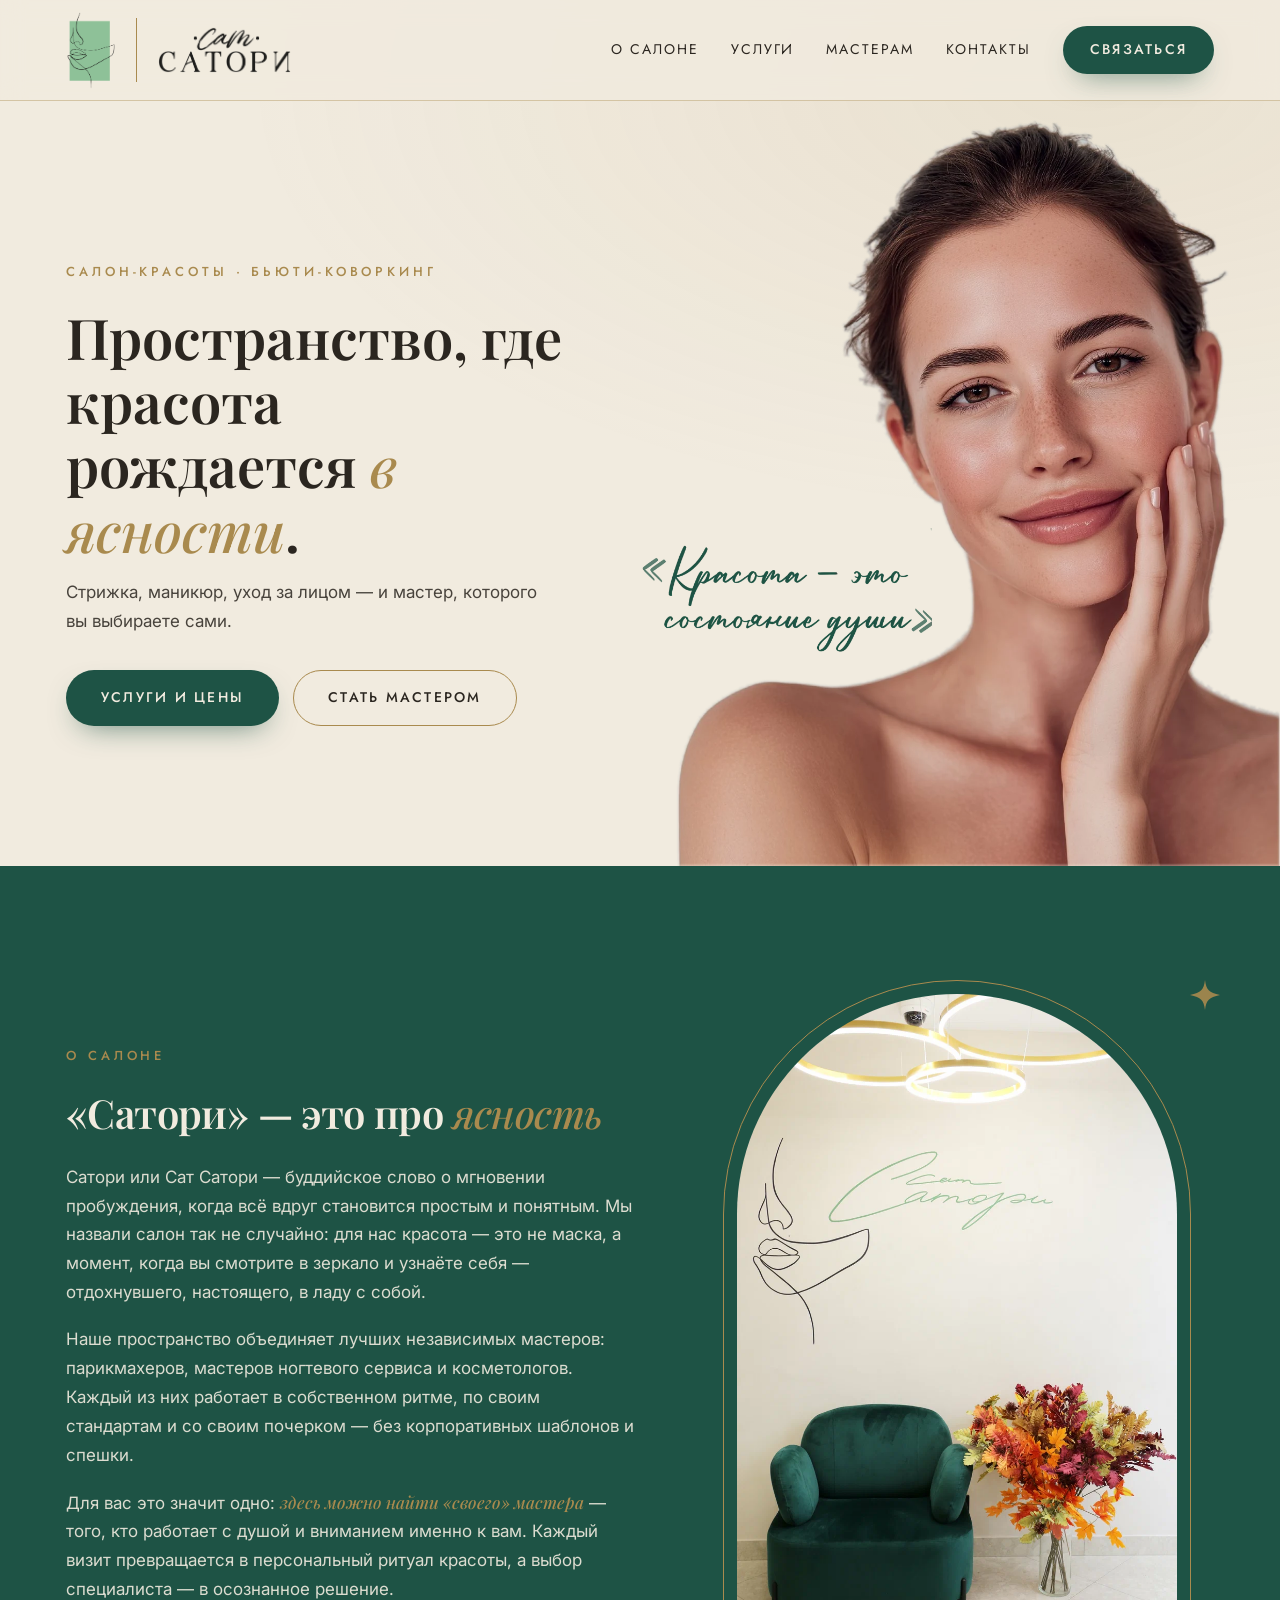
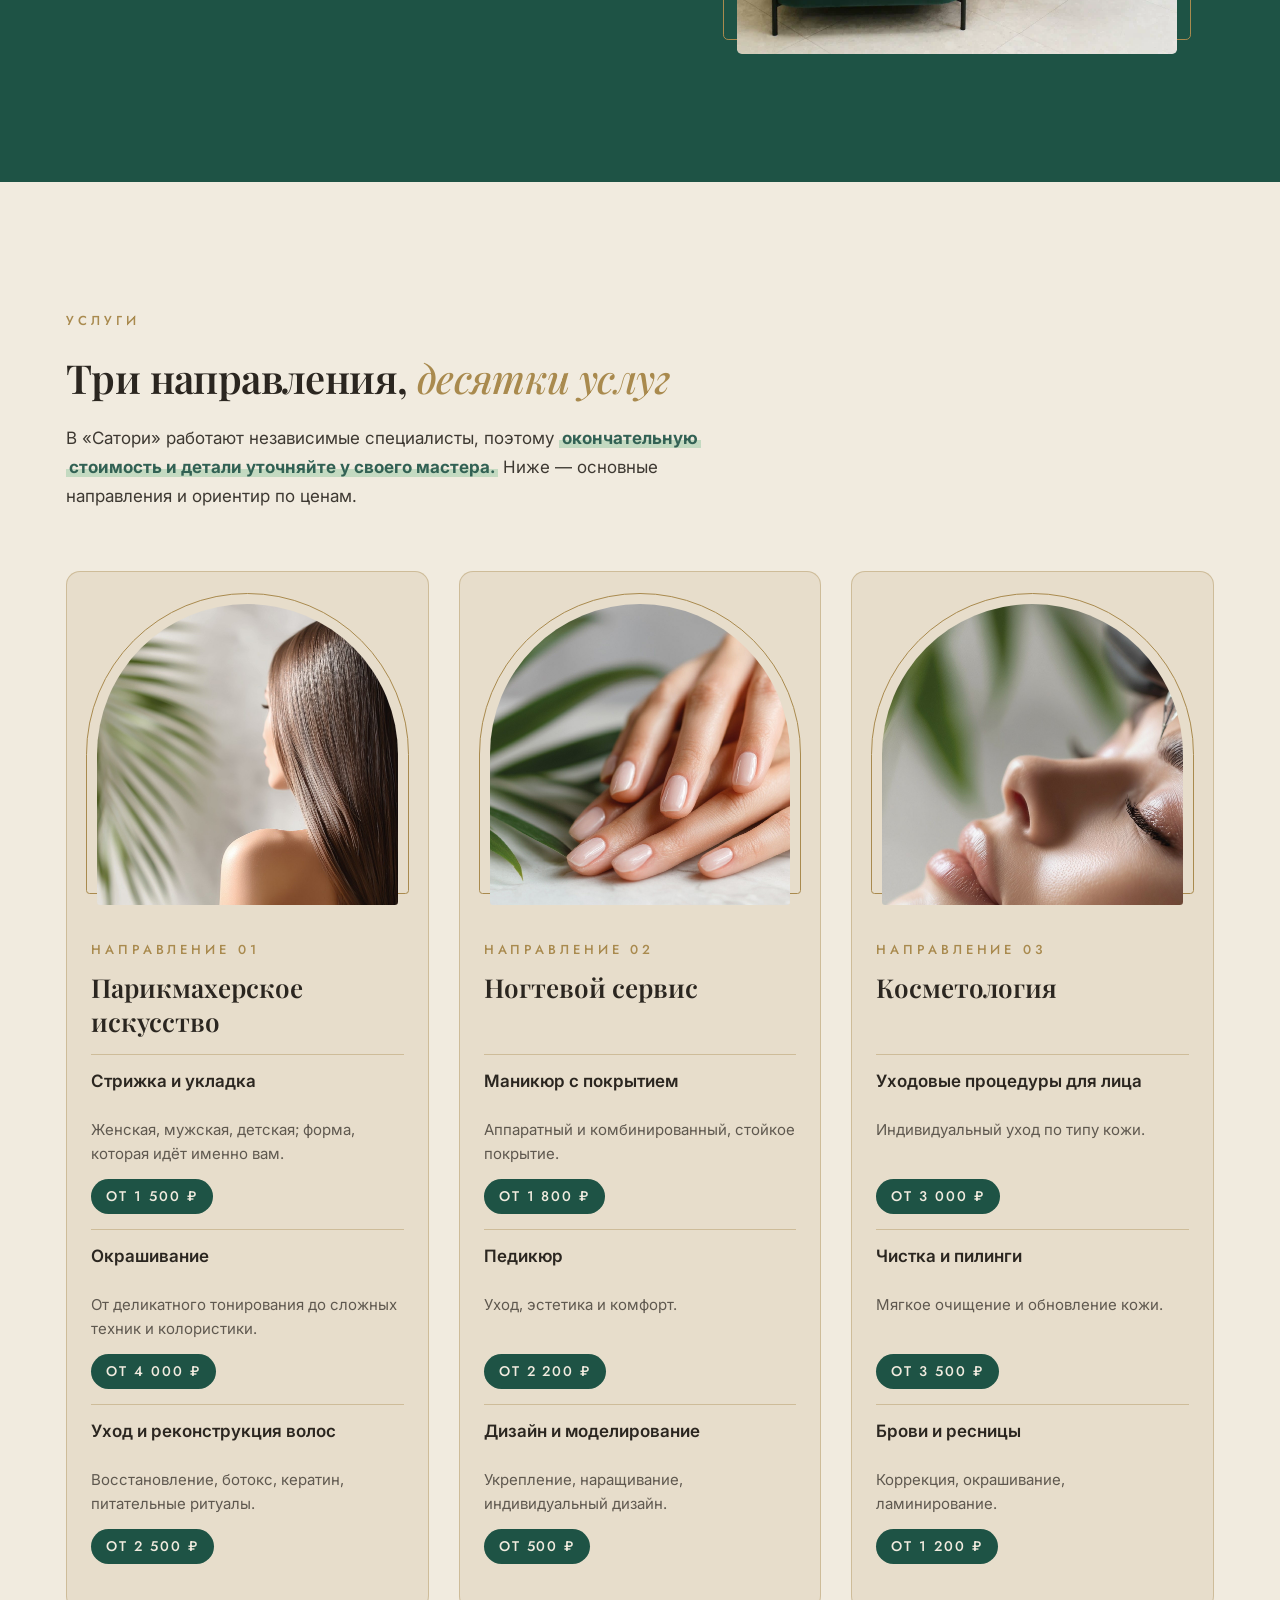
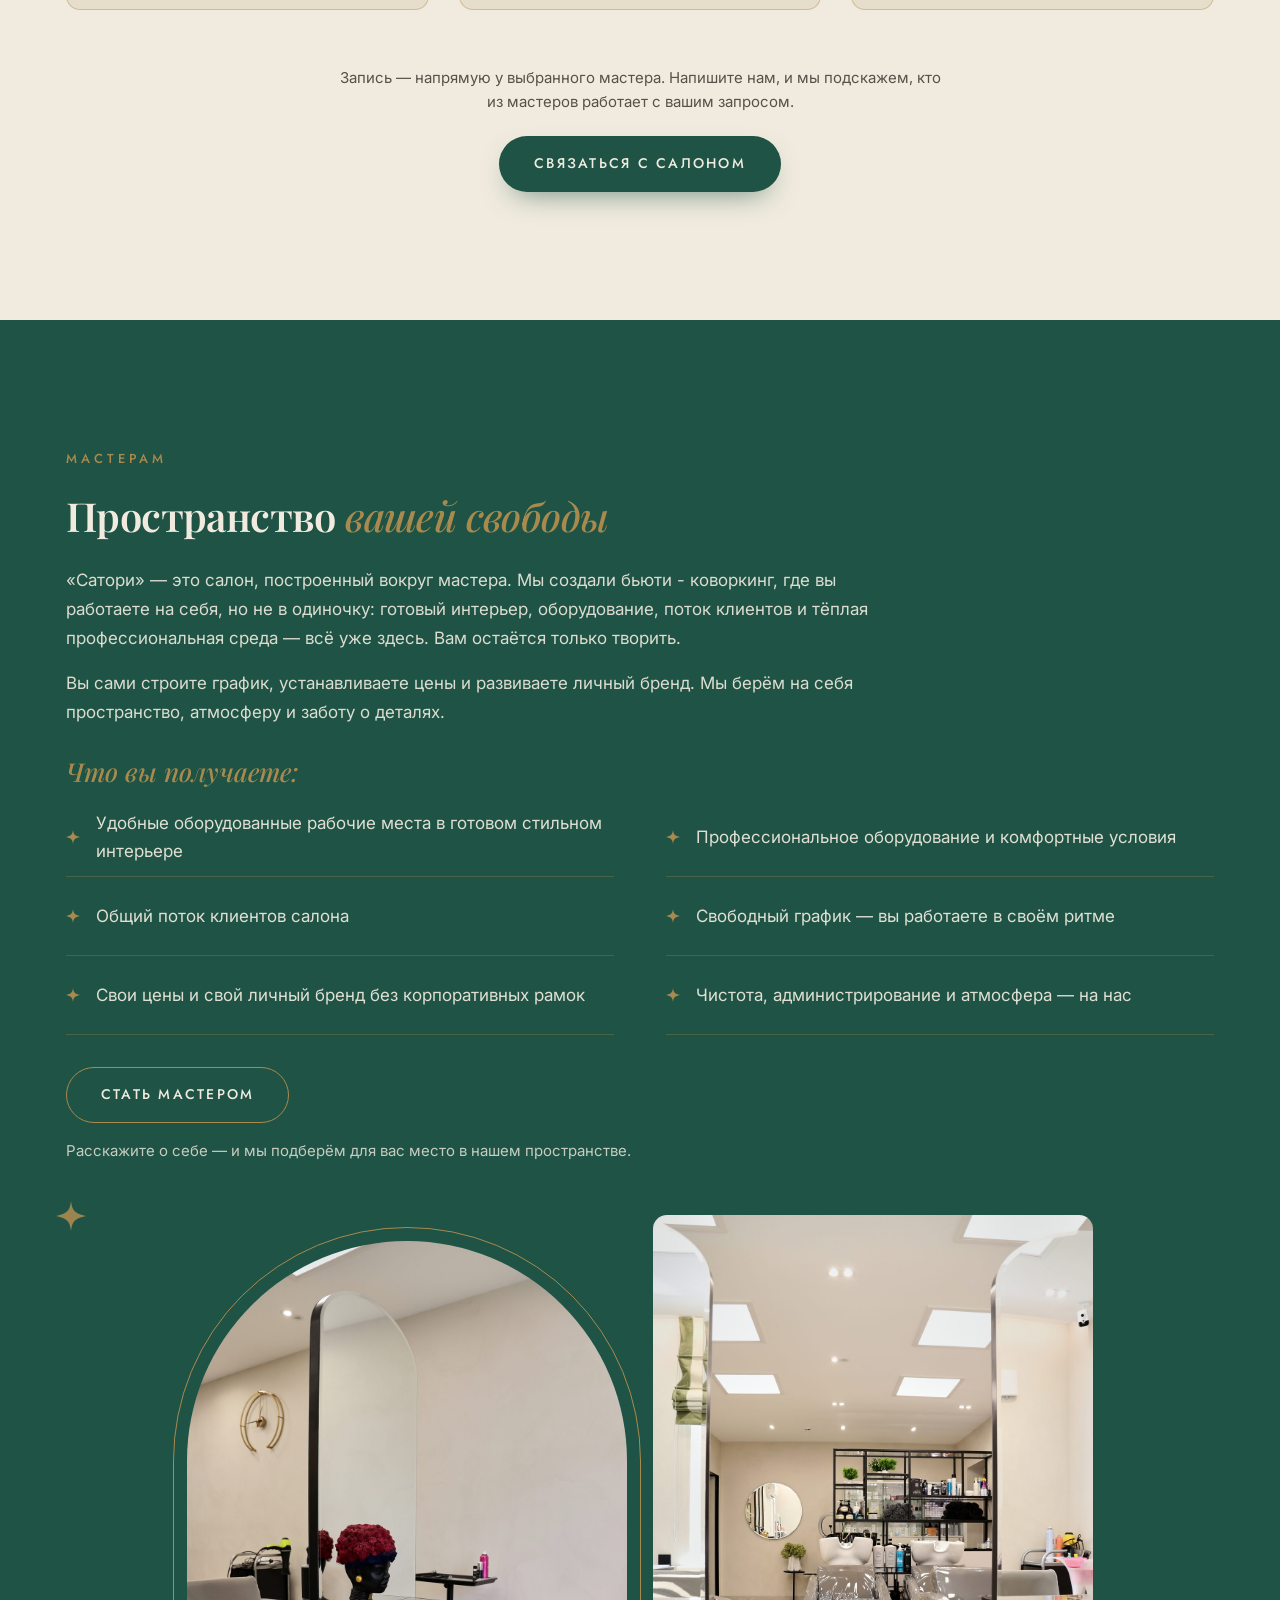
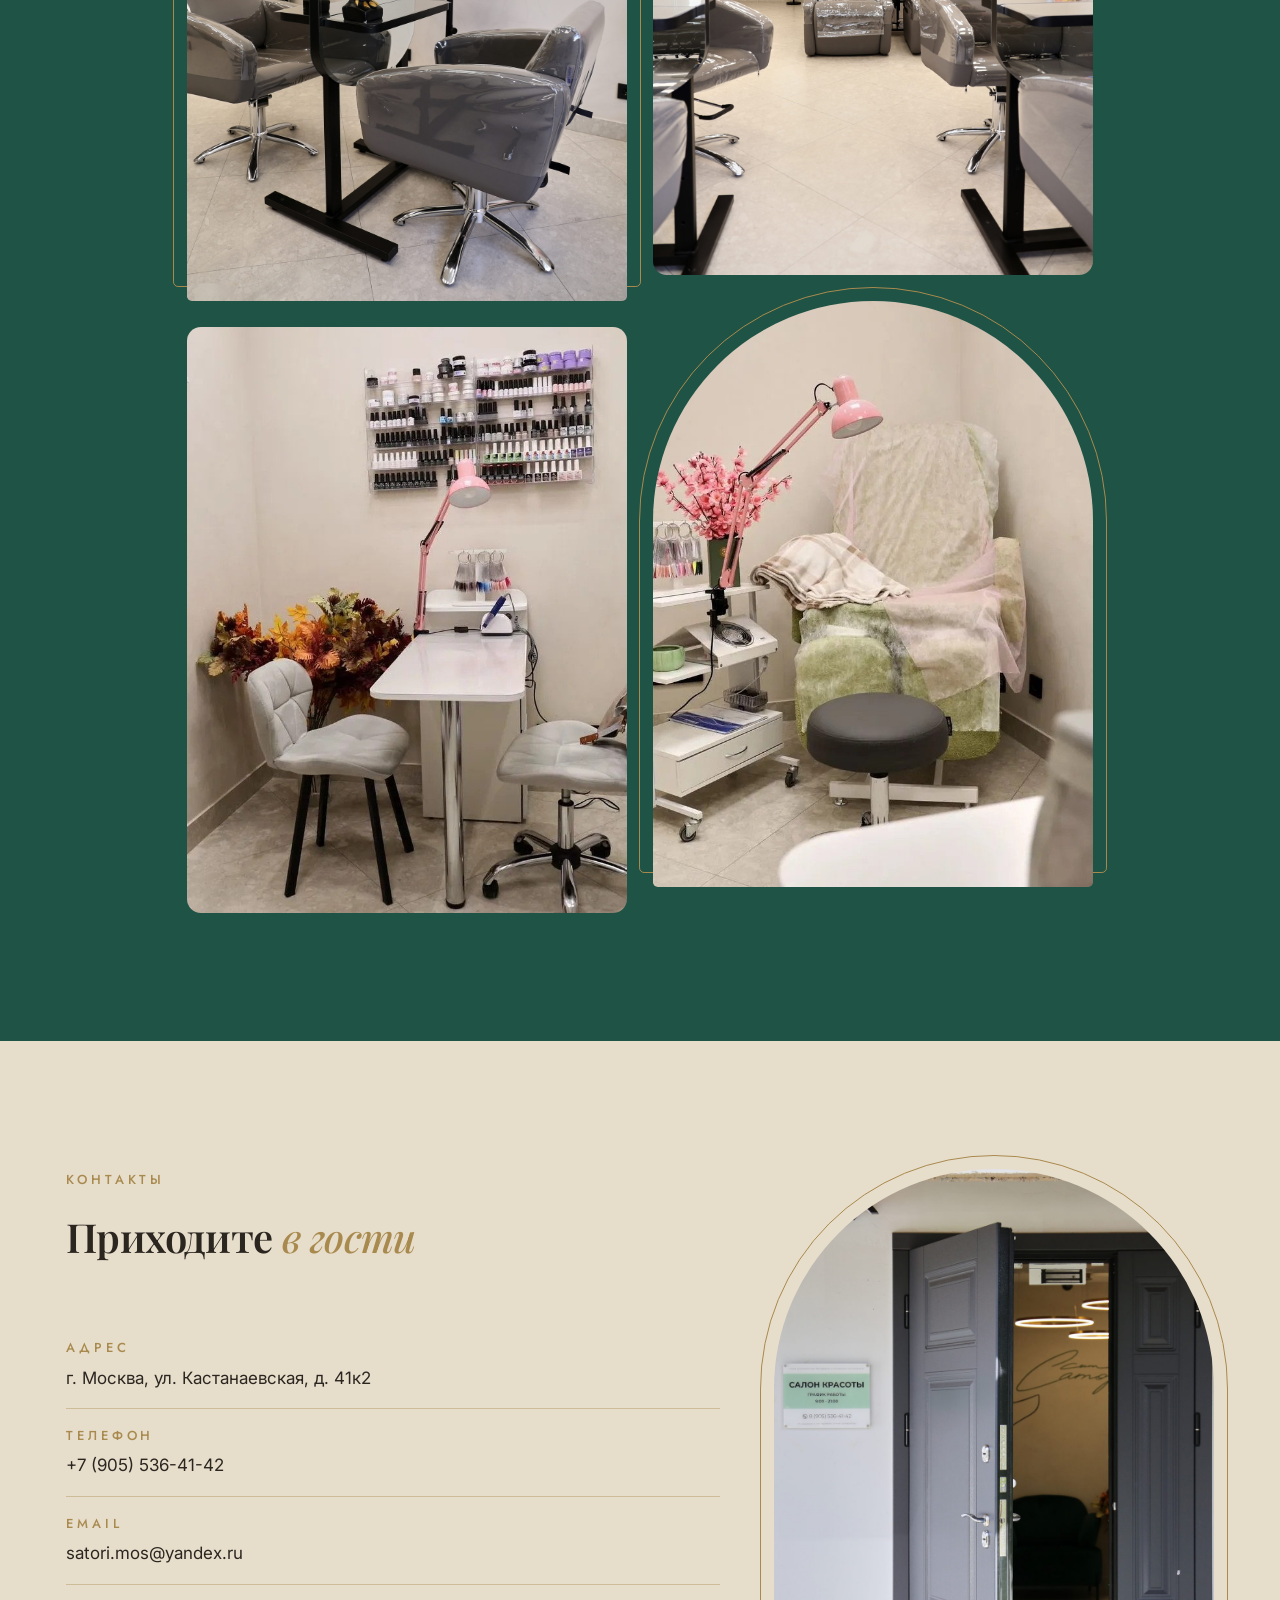
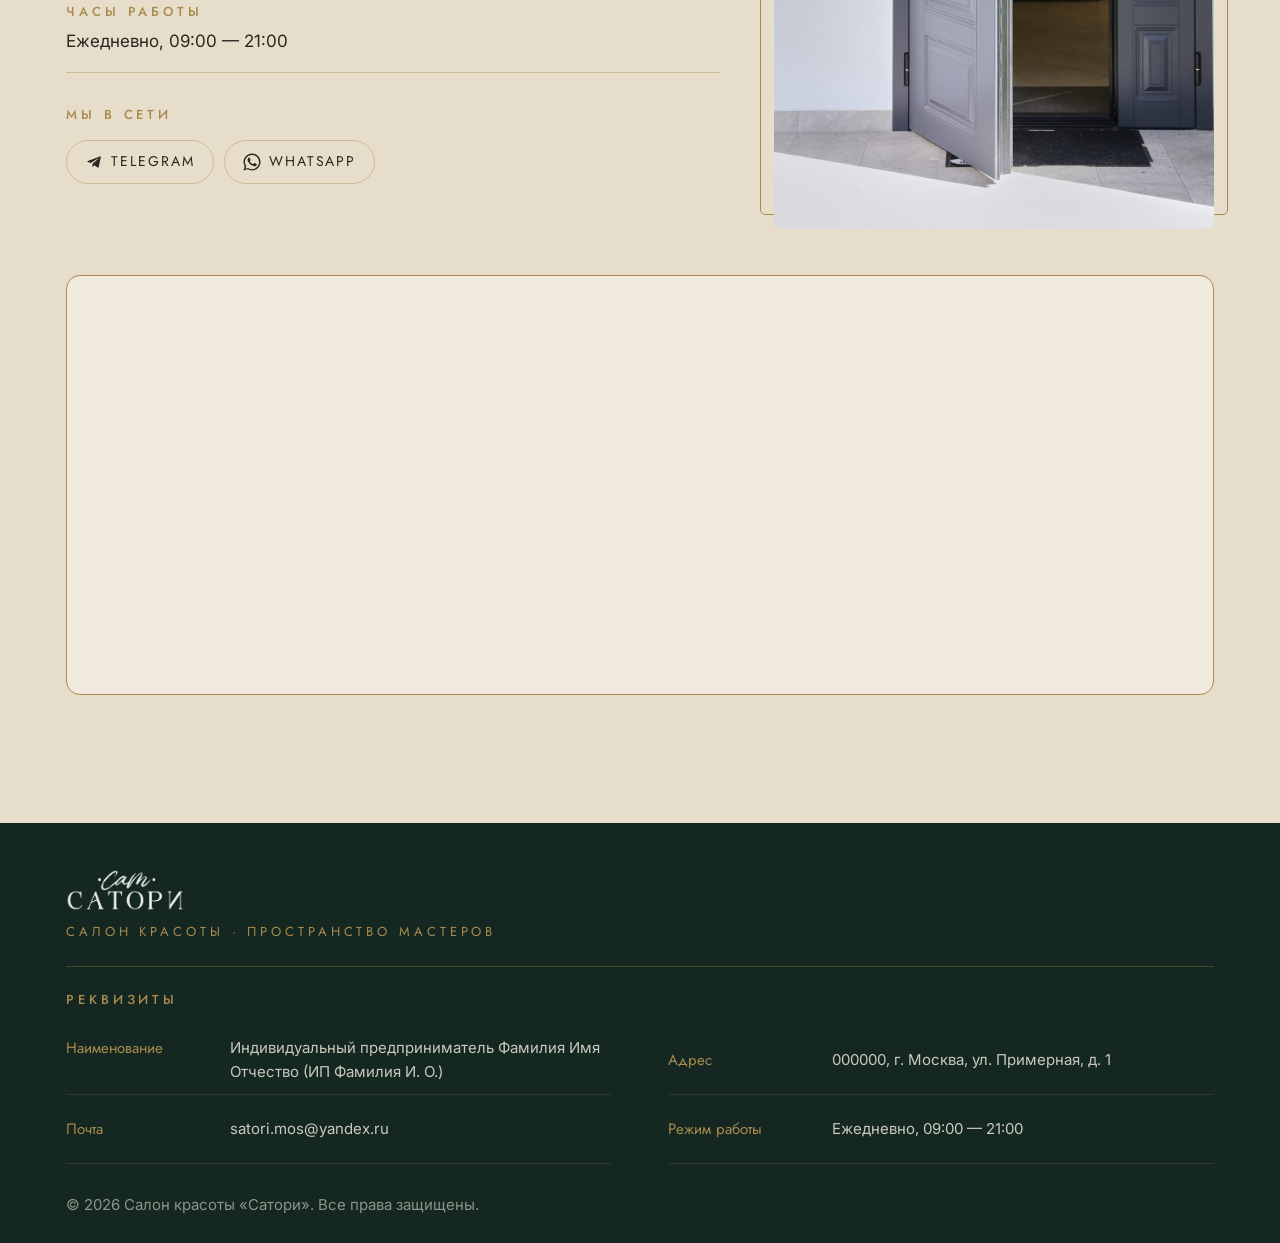
==== commit 41fc3410: "Инструкции убраны из кода страницы, перенесены в README Комментарии-подсказки занимали 41% index.htm" ====
--- a/index.html
+++ b/index.html
@@ -4,57 +4,28 @@
   <meta charset="UTF-8" />
   <meta name="viewport" content="width=device-width, initial-scale=1.0" />
 
-  <!-- ============================================================= -->
-  <!-- РЕДАКТИРУЕМО: SEO — заголовок и описание сайта                -->
-  <!-- Меняйте только текст между тегами <title>...</title>          -->
-  <!-- и значение content="..." у description.                       -->
-  <!-- ВАЖНО про длину: заголовок Google показывает целиком примерно до
-       60 символов, описание — примерно до 155. Что длиннее, обрезается
-       многоточием. Сейчас: заголовок 51, описание 153 символа.
-       Считайте символы, когда правите, иначе в поиске снова появится «...».
-       Город и улица в тексте нужны для запросов вида «салон красоты
-       рядом со мной» — не убирайте их. -->
   <title>Сатори — салон красоты в Москве, Кастанаевская 41к2</title>
   <meta name="description" content="Салон красоты «Сатори» — Москва, ул. Кастанаевская, 41к2, рядом с метро Филёвский парк. Парикмахеры, ногтевой сервис, косметология. Ежедневно 9:00–21:00." />
-  <!-- /РЕДАКТИРУЕМО -->
-  
+
   <link rel="canonical" href="https://satori.beauty/" />
   <meta name="theme-color" content="#F1EBDF" />
 
-  <!-- Open Graph (для красивых ссылок в соцсетях и мессенджерах) -->
   <meta property="og:type" content="website" />
   <meta property="og:locale" content="ru_RU" />
   <meta property="og:site_name" content="Сатори" />
   <meta property="og:title" content="Сатори — салон красоты в Москве" />
   <meta property="og:description" content="Ул. Кастанаевская, 41к2, рядом с метро Филёвский парк. Парикмахеры, ногтевой сервис, косметология. Ежедневно 9:00–21:00." />
   <meta property="og:url" content="https://satori.beauty/" />
-  <!-- РЕДАКТИРУЕМО: картинка превью при отправке ссылки в мессенджеры
-       и соцсети. Файл images/og.jpg, строго 1200×630. Чтобы поменять —
-       загрузите своё изображение с тем же именем и размером; ширину
-       и высоту ниже тогда менять не нужно. -->
-  <!-- ?v=2 в адресе картинки — мессенджеры кэшируют превью очень надолго
-       и по неизменившемуся адресу продолжают показывать старое. Если
-       будете менять og.jpg — увеличьте число (?v=3), иначе Telegram
-       и WhatsApp могут месяцами показывать прежнюю карточку. -->
   <meta property="og:image" content="https://satori.beauty/images/og.jpg?v=2" />
   <meta property="og:image:width" content="1200" />
   <meta property="og:image:height" content="630" />
   <meta property="og:image:alt" content="Салон красоты «Сатори» — Москва, ул. Кастанаевская, 41к2" />
-  <!-- /РЕДАКТИРУЕМО -->
-
-  <!-- Twitter -->
+
   <meta name="twitter:card" content="summary_large_image" />
   <meta name="twitter:title" content="Сатори — салон красоты в Москве" />
   <meta name="twitter:description" content="Ул. Кастанаевская, 41к2, рядом с метро Филёвский парк. Парикмахеры, ногтевой сервис, косметология. Ежедневно 9:00–21:00." />
   <meta name="twitter:image" content="https://satori.beauty/images/og.jpg?v=2" />
 
-  <!-- ============================================================= -->
-  <!-- РЕДАКТИРУЕМО: карточка организации для поисковиков (Schema.org).
-       Яндекс и Google читают этот блок, чтобы понять: это салон красоты
-       по конкретному адресу, с телефоном и часами работы. Без него сайт
-       для них — просто страница с текстом.
-       Меняйте только значения после двоеточий, кавычки и запятые не
-       трогайте — иначе разметка перестанет читаться. -->
   <script type="application/ld+json">
   {
     "@context": "https://schema.org",
@@ -92,48 +63,23 @@
     }
   }
   </script>
-  <!-- /РЕДАКТИРУЕМО -->
-
-  <!-- Иконка сайта (вкладка браузера, закладки, экран «Домой» на телефоне).
-       Монограмма «С» шрифтом Playfair Display на изумрудном фоне.
-         favicon.svg        — векторная, её берут современные браузеры
-         favicon.ico        — 16/32/48 px, для старых браузеров
-         apple-touch-icon.png — 180×180, ярлык на экране iPhone/iPad
-       Файлы лежат в корне сайта. Чтобы заменить — загрузите свои
-       с теми же именами. -->
+
   <link rel="icon" href="favicon.ico" sizes="32x32" />
   <link rel="icon" href="favicon.svg" type="image/svg+xml" />
   <link rel="apple-touch-icon" href="apple-touch-icon.png" />
 
-  <!-- Шрифты с поддержкой кириллицы -->
   <link rel="preconnect" href="https://fonts.googleapis.com" />
   <link rel="preconnect" href="https://fonts.gstatic.com" crossorigin />
-  <!-- Загружаются ТОЛЬКО те начертания, которые реально используются
-       в styles.css. Если добавите новое (например, font-weight: 300) —
-       допишите его сюда, иначе браузер подделает начертание сам
-       и текст будет выглядеть грязно. -->
   <link href="https://fonts.googleapis.com/css2?family=Playfair+Display:ital,wght@0,600;0,700;1,500&family=Jost:wght@400;500&family=Inter:wght@400;600;700&display=swap" rel="stylesheet" />
 
-  <!-- ?v=7 — «версия» файла. Заставляет браузеры грузить свежий CSS,
-       а не старый из кэша. Если правите styles.css и хотите гарантированно
-       сбросить кэш у посетителей — увеличьте число (?v=8, ?v=9 и т.д.)
-       здесь и у app.js ниже. -->
-  <link rel="stylesheet" href="styles.css?v=52" />
+  <link rel="stylesheet" href="styles.css?v=53" />
 </head>
 <body>
 
-<!-- ===================== ШАПКА / НАВИГАЦИЯ ===================== -->
-<!-- У шапки НЕТ id="top" намеренно. Шапка закреплена (position: fixed),
-     то есть всегда стоит у верхней кромки экрана, и переход к ней ничего
-     не прокручивал — по нажатию на логотип страница оставалась на месте.
-     Без этого id адрес «#top» у логотипа ниже работает как особый адрес
-     «начало страницы» из стандарта HTML и возвращает наверх. -->
+<!-- Шапка -->
 <header class="site-header">
   <div class="container header-inner">
     <a class="brand" href="#top" aria-label="Сатори — на главную">
-      <!-- Логотип шапки: знак + золотая линия-разделитель + надпись «САТОРИ».
-           Файлы images/logo-mark.png и images/logo-wordmark.png.
-           Чтобы заменить — загрузите файлы с теми же именами в images/. -->
       <img class="brand-mark" src="images/logo-mark.png" alt="" />
       <span class="brand-divider" aria-hidden="true"></span>
       <img class="brand-word" src="images/logo-wordmark.png" alt="Сатори" />
@@ -144,13 +90,7 @@
       <a href="#services">Услуги</a>
       <a href="#rent">Мастерам</a>
       <a href="#contacts">Контакты</a>
-      <!-- РЕДАКТИРУЕМО: кнопка в шапке. Ведёт к разделу «Контакты».
-           Салон — бьюти-коворкинг: запись согласуется напрямую с мастером,
-           поэтому кнопка называется «Связаться», а не «Записаться».
-           Если появится единый номер для записи — можно поставить
-           href="tel:+79991234567" или https://wa.me/79991234567 -->
       <a class="btn btn-accent nav-cta" href="#contacts">Связаться</a>
-      <!-- /РЕДАКТИРУЕМО -->
     </nav>
 
     <button class="burger" id="burger" aria-label="Открыть меню" aria-expanded="false" aria-controls="nav">
@@ -161,42 +101,23 @@
 
 <main>
 
-  <!-- ===================== HERO / ПЕРВЫЙ ЭКРАН (сплит) ===================== -->
+  <!-- Первый экран -->
   <section class="hero" id="hero">
     <div class="container hero-inner">
 
       <div class="hero-copy reveal">
         <p class="eyebrow">САЛОН-КРАСОТЫ · БЬЮТИ-КОВОРКИНГ</p>
 
-        <!-- РЕДАКТИРУЕМО: слоган и подзаголовок Hero -->
-        <!-- Это главный заголовок страницы (h1). Поисковики считают его
-             самым важным текстом на сайте, поэтому тег h1 на странице
-             должен быть ровно один. Внешне он не отличается от обычного
-             абзаца — оформление задаёт класс hero-slogan. -->
         <h1 class="hero-slogan">Пространство, где красота рождается <em>в ясности</em>.</h1>
         <p class="hero-subtitle">Стрижка, маникюр, уход за лицом — и мастер, которого вы выбираете сами.</p>
-        <!-- /РЕДАКТИРУЕМО -->
 
         <div class="hero-actions">
-          <!-- РЕДАКТИРУЕМО: кнопки Hero.
-               «Услуги и цены» → плавный переход к разделу «Услуги»,
-               «Стать мастером» → раздел для мастеров (аренда места). -->
           <a class="btn btn-accent" href="#services">Услуги и цены</a>
           <a class="btn btn-outline" href="#rent">Стать мастером</a>
-          <!-- /РЕДАКТИРУЕМО -->
         </div>
       </div>
 
       <div class="hero-figure reveal">
-        <!-- ФОТО: девушка с фирменной цитатой, прозрачный фон.
-             Лежит прямо на кремовом фоне, без рамок и обрезки.
-             Два файла одной и той же картинки:
-               hero-girl-quote.webp — лёгкий (157 КБ), его берут все
-                 современные браузеры;
-               hero-girl-quote.png  — запасной (1,2 МБ) для очень старых.
-             Чтобы заменить фото — загрузите свой .png с тем же именем
-             и удалите строку с .webp (сайт продолжит работать, просто
-             первый экран станет тяжелее). -->
         <picture>
           <source srcset="images/hero-girl-quote.webp" type="image/webp" />
           <img class="hero-girl" src="images/hero-girl-quote.png" alt="Красота — это состояние души" loading="eager" />
@@ -206,56 +127,40 @@
     </div>
   </section>
 
-  <!-- ===================== О САЛОНЕ ===================== -->
+  <!-- О салоне -->
   <section class="section about" id="about">
     <div class="container about-grid">
       <div class="about-text reveal">
         <p class="eyebrow">О САЛОНЕ</p>
-        <!-- РЕДАКТИРУЕМО: заголовок раздела «О салоне» -->
         <h2 class="section-title section-title-light">«Сатори» — это про <em>ясность</em></h2>
-        <!-- /РЕДАКТИРУЕМО -->
-
-        <!-- РЕДАКТИРУЕМО: текст философии бренда.
-             Меняйте текст внутри абзацев <p>...</p>, теги не удаляйте. -->
+
         <p>Сатори или Сат Сатори — буддийское слово о мгновении пробуждения, когда всё вдруг становится простым и понятным. Мы назвали салон так не случайно: для нас красота — это не маска, а момент, когда вы смотрите в зеркало и узнаёте себя — отдохнувшего, настоящего, в ладу с собой.</p>
         <p>Наше пространство объединяет лучших независимых мастеров: парикмахеров, мастеров ногтевого сервиса и косметологов. Каждый из них работает в собственном ритме, по своим стандартам и со своим почерком — без корпоративных шаблонов и спешки.</p>
         <p>Для вас это значит одно: <em>здесь можно найти «своего» мастера</em> — того, кто работает с душой и вниманием именно к вам. Каждый визит превращается в персональный ритуал красоты, а выбор специалиста — в осознанное решение.</p>
-        <!-- /РЕДАКТИРУЕМО -->
       </div>
 
       <div class="about-figure reveal">
         <span class="spark spark-tr" aria-hidden="true"></span>
         <figure class="ph ph-arch about-photo">
-          <!-- ФОТО: интерьер салона — изумрудное кресло, роспись «Сатори»
-               на стене, кольцевые люстры. Файл: images/about-art.jpg
-               (вертикальный кадр; чтобы заменить — загрузите файл
-               с тем же именем в папку images/). -->
           <img loading="lazy" src="images/about-art.jpg" alt="Интерьер салона Сатори: изумрудное кресло и роспись «Сатори» на стене" onerror="this.classList.add('img-missing')" />
         </figure>
       </div>
     </div>
   </section>
 
-  <!-- ===================== УСЛУГИ ===================== -->
+  <!-- Услуги -->
   <section class="section services" id="services">
     <div class="container">
       <div class="section-head reveal">
         <p class="eyebrow">УСЛУГИ</p>
-        <!-- РЕДАКТИРУЕМО: заголовок и вступление раздела «Услуги» -->
         <h2 class="section-title">Три направления, <em>десятки услуг</em></h2>
         <p class="section-lead">В «Сатори» работают независимые специалисты, поэтому <strong class="lead-note">окончательную стоимость и детали уточняйте у своего мастера.</strong> Ниже — основные направления и ориентир по ценам.</p>
-        <!-- /РЕДАКТИРУЕМО -->
       </div>
 
       <div class="services-grid">
 
-        <!-- РЕДАКТИРУЕМО: категория «Парикмахерское искусство».
-             Чтобы изменить цену — правьте текст в <span class="price">. -->
         <article class="service-card reveal">
           <figure class="ph ph-arch service-photo">
-            <!-- ФОТО: длинные ухоженные блестящие волосы (квадратный кадр).
-                 Файл: images/service-hair.jpg — чтобы заменить, загрузите
-                 файл с тем же именем в папку images/. -->
             <img loading="lazy" src="images/service-hair.jpg" alt="Длинные ухоженные волосы после ухода в салоне Сатори" onerror="this.classList.add('img-missing')" />
           </figure>
           <div class="service-body">
@@ -280,14 +185,9 @@
             </ul>
           </div>
         </article>
-        <!-- /РЕДАКТИРУЕМО -->
-
-        <!-- РЕДАКТИРУЕМО: категория «Ногтевой сервис» -->
+
         <article class="service-card reveal">
           <figure class="ph ph-arch service-photo">
-            <!-- ФОТО: ухоженные ногти, нюдовое покрытие (квадратный кадр).
-                 Файл: images/service-nails.jpg — чтобы заменить, загрузите
-                 файл с тем же именем в папку images/. -->
             <img loading="lazy" src="images/service-nails.jpg" alt="Ухоженные ногти с нюдовым покрытием — работа мастера Сатори" onerror="this.classList.add('img-missing')" />
           </figure>
           <div class="service-body">
@@ -312,14 +212,9 @@
             </ul>
           </div>
         </article>
-        <!-- /РЕДАКТИРУЕМО -->
-
-        <!-- РЕДАКТИРУЕМО: категория «Косметология» -->
+
         <article class="service-card reveal">
           <figure class="ph ph-arch service-photo">
-            <!-- ФОТО: процедура для бровей крупным планом (квадратный кадр).
-                 Файл: images/service-care.jpg — чтобы заменить, загрузите
-                 файл с тем же именем в папку images/. -->
             <img loading="lazy" src="images/service-care.jpg" alt="Процедура коррекции бровей в салоне Сатори" onerror="this.classList.add('img-missing')" />
           </figure>
           <div class="service-body">
@@ -344,36 +239,26 @@
             </ul>
           </div>
         </article>
-        <!-- /РЕДАКТИРУЕМО -->
 
       </div>
 
       <div class="services-cta reveal">
-        <!-- РЕДАКТИРУЕМО: подпись и кнопка под услугами.
-             Запись идёт напрямую у выбранного мастера, поэтому здесь
-             не «Записаться», а переход к контактам салона. -->
         <p class="services-note">Запись — напрямую у выбранного мастера. Напишите нам, и мы подскажем, кто из мастеров работает с вашим запросом.</p>
         <a class="btn btn-accent" href="#contacts">Связаться с салоном</a>
-        <!-- /РЕДАКТИРУЕМО -->
       </div>
     </div>
   </section>
 
-  <!-- ===================== МАСТЕРАМ (изумрудная полоса) ===================== -->
+  <!-- Мастерам -->
   <section class="section rent" id="rent">
     <div class="container rent-grid">
       <div class="rent-text reveal">
         <p class="eyebrow eyebrow-gold">МАСТЕРАМ</p>
-        <!-- РЕДАКТИРУЕМО: заголовок раздела «Аренда» -->
         <h2 class="section-title section-title-light">Пространство <em>вашей свободы</em></h2>
-        <!-- /РЕДАКТИРУЕМО -->
-
-        <!-- РЕДАКТИРУЕМО: текст для мастеров -->
+
         <p>«Сатори» — это салон, построенный вокруг мастера. Мы создали бьюти - коворкинг, где вы работаете на себя, но не в одиночку: готовый интерьер, оборудование, поток клиентов и тёплая профессиональная среда — всё уже здесь. Вам остаётся только творить.</p>
         <p>Вы сами строите график, устанавливаете цены и развиваете личный бренд. Мы берём на себя пространство, атмосферу и заботу о деталях.</p>
-        <!-- /РЕДАКТИРУЕМО -->
-
-        <!-- РЕДАКТИРУЕМО: список преимуществ для мастеров -->
+
         <p class="rent-benefits-title">Что вы получаете:</p>
         <ul class="rent-benefits">
           <li>Удобные оборудованные рабочие места в готовом стильном интерьере</li>
@@ -383,61 +268,41 @@
           <li>Свои цены и свой личный бренд без корпоративных рамок</li>
           <li>Чистота, администрирование и атмосфера — на нас</li>
         </ul>
-        <!-- /РЕДАКТИРУЕМО -->
 
         <div class="rent-cta">
-          <!-- РЕДАКТИРУЕМО: ссылка заявки мастера (мессенджер или mailto:).
-               Примеры: https://wa.me/79991234567  или  mailto:hello@satori.beauty -->
           <a class="btn btn-outline-light" href="https://wa.me/79055364142">Стать мастером</a>
-          <!-- /РЕДАКТИРУЕМО -->
-          <!-- РЕДАКТИРУЕМО: подпись под кнопкой -->
           <p class="rent-note">Расскажите о себе — и мы подберём для вас место в нашем пространстве.</p>
-          <!-- /РЕДАКТИРУЕМО -->
         </div>
       </div>
 
       <div class="rent-gallery reveal">
         <span class="spark spark-tl" aria-hidden="true"></span>
-        <!-- ФОТО РАБОЧИХ МЕСТ. Чтобы заменить любое — загрузите файл
-             с тем же именем в папку images/. Все кадры вертикальные. -->
         <figure class="ph ph-arch rent-photo rent-photo-a">
-          <!-- ФОТО: парикмахерское рабочее место (зеркало, кресла).
-               Файл: images/rent-1.jpg -->
           <img loading="lazy" src="images/rent-1.jpg" alt="Парикмахерское рабочее место с зеркалом в салоне Сатори" onerror="this.classList.add('img-missing')" />
         </figure>
         <figure class="ph rent-photo rent-photo-b">
-          <!-- ФОТО: общий вид зала — мойки, стеллаж с косметикой.
-               Файл: images/rent-2.jpg -->
           <img loading="lazy" src="images/rent-2.jpg" alt="Зал салона Сатори: мойки и стеллаж с профессиональной косметикой" onerror="this.classList.add('img-missing')" />
         </figure>
         <figure class="ph rent-photo rent-photo-c">
-          <!-- ФОТО: маникюрный стол (лампа, палитра лаков).
-               Файл: images/rent-3.jpg -->
           <img loading="lazy" src="images/rent-3.jpg" alt="Оборудованное место мастера маникюра в салоне Сатори" onerror="this.classList.add('img-missing')" />
         </figure>
         <figure class="ph ph-arch rent-photo rent-photo-d">
-          <!-- ФОТО: кабинет косметологии (кресло, лампа).
-               Файл: images/rent-4.jpg -->
           <img loading="lazy" src="images/rent-4.jpg" alt="Кабинет косметолога с креслом и оборудованием" onerror="this.classList.add('img-missing')" />
         </figure>
       </div>
     </div>
   </section>
 
-  <!-- ===================== КОНТАКТЫ ===================== -->
+  <!-- Контакты -->
   <section class="section contacts" id="contacts">
     <div class="container">
       <div class="contacts-grid">
         <div class="contacts-info reveal">
-          <!-- Заголовок раздела живёт внутри левой колонки: так фото входа
-               справа начинается на одном уровне с текстом, а не ниже него. -->
           <div class="section-head">
             <p class="eyebrow">КОНТАКТЫ</p>
             <h2 class="section-title">Приходите <em>в гости</em></h2>
           </div>
 
-          <!-- РЕДАКТИРУЕМО: контактные данные салона.
-               Меняйте и текст, и ссылки href (адрес, телефон, email, часы). -->
           <ul class="contact-list">
             <li>
               <span class="c-label">Адрес</span>
@@ -470,33 +335,16 @@
               </a>
             </div>
           </div>
-          <!-- /РЕДАКТИРУЕМО -->
         </div>
 
         <figure class="ph ph-arch contacts-sign reveal">
-          <!-- ФОТО: вход в салон с табличкой «Салон красоты» (вертикальный
-               кадр). Файл: images/sign.jpg — чтобы заменить, загрузите
-               файл с тем же именем в папку images/. -->
           <img loading="lazy" src="images/sign.jpg" alt="Вход в салон красоты Сатори с табличкой и графиком работы" onerror="this.classList.add('img-missing')" />
         </figure>
       </div>
 
-      <!-- Карта во всю ширину секции, под контактами -->
       <div class="contacts-map-wrap reveal">
 
-          <!-- РЕДАКТИРУЕМО: код карты Яндекса.
-               Адрес карты указан в data-src (ленивая загрузка: скрипт
-               app.js подставит его, когда секция появится на экране).
-               Чтобы поменять карту — замените ссылку в data-src на новую
-               из конструктора Яндекс.Карт (constructor.yandex.ru/maps).
-               Параметр z=15 — масштаб: чем больше число, тем ближе.
-               z=15 подобран так, чтобы рядом с салоном была видна
-               ближайшая станция метро. Нужен другой охват — поменяйте
-               цифру: z=14 — шире, z=16 — крупный план дома. -->
           <div class="yandex-box yandex-map" id="yandex-map">
-            <!-- Заставка поверх карты, пока Яндекс не дорисует плитки.
-                 Без неё первые секунды видна служебная сетка виджета.
-                 Скрипт app.js убирает её, когда карта готова. -->
             <div class="yandex-placeholder" aria-hidden="true">
               <strong>Сатори</strong>
               <span>ул. Кастанаевская, 41к2 · загружаем карту</span>
@@ -505,7 +353,6 @@
                     width="560" height="400" frameborder="0" allowfullscreen="true"
                     loading="lazy" title="Салон красоты «Сатори» на карте Яндекса"></iframe>
           </div>
-          <!-- /РЕДАКТИРУЕМО -->
 
       </div>
     </div>
@@ -513,35 +360,16 @@
 
 </main>
 
-<!-- ===================== ПОДВАЛ ===================== -->
+<!-- Подвал -->
 <footer class="site-footer">
   <div class="container footer-inner">
     <div class="footer-brand">
-      <!-- Надпись «САТОРИ» (logo-wordmark.png). На тёмном фоне подсвечена
-           через CSS-фильтр (см. .footer-wordmark в styles.css). -->
       <img class="footer-wordmark" src="images/logo-wordmark.png" alt="Сатори" />
       <span class="brand-sub">салон красоты · пространство мастеров</span>
     </div>
-    <!-- Ссылки на Telegram/WhatsApp живут в разделе «Контакты» — в подвале
-         они не дублируются. -->
   </div>
 
-  <!-- ===================== РЕКВИЗИТЫ ===================== -->
-  <!-- РЕДАКТИРУЕМО: реквизиты ИП. ЗАМЕНИТЕ плейсхолдер в «Наименовании»
-       и «Адресе» на реальные данные — сейчас там условные примеры.
-       Меняйте только текст между тегами.
-         • Наименование: «Индивидуальный предприниматель Фамилия Имя Отчество
-           (ИП Фамилия И. О.)»
-         • Адрес — тот, что указан при регистрации ИП.
-
-       ИНН, ОГРНИП и телефон убраны по решению владельца, чтобы подвал
-       не был перегружен. Если понадобится вернуть ОГРНИП — по ст. 9 ФЗ
-       «О защите прав потребителей» ИП показывает сведения о госрегистрации —
-       скопируйте любой блок <div class="legal-row">…</div> и поменяйте
-       в нём подпись и значение.
-
-       Строк должно быть ЧЁТНОЕ количество (сейчас 4) — тогда они ровно
-       ложатся в две колонки. -->
+  <!-- Реквизиты -->
   <div class="container footer-legal">
     <h2 class="footer-legal-title">Реквизиты</h2>
     <dl class="legal-list">
@@ -563,16 +391,12 @@
       </div>
     </dl>
   </div>
-  <!-- /РЕДАКТИРУЕМО -->
 
   <div class="container footer-bottom">
-    <!-- РЕДАКТИРУЕМО: копирайт -->
     <p>© 2026 Салон красоты «Сатори». Все права защищены.</p>
-    <!-- /РЕДАКТИРУЕМО -->
   </div>
 </footer>
 
-<!-- ?v=2 — версия файла для сброса кэша (см. комментарий у styles.css) -->
-<script src="app.js?v=52"></script>
+<script src="app.js?v=53"></script>
 </body>
 </html>
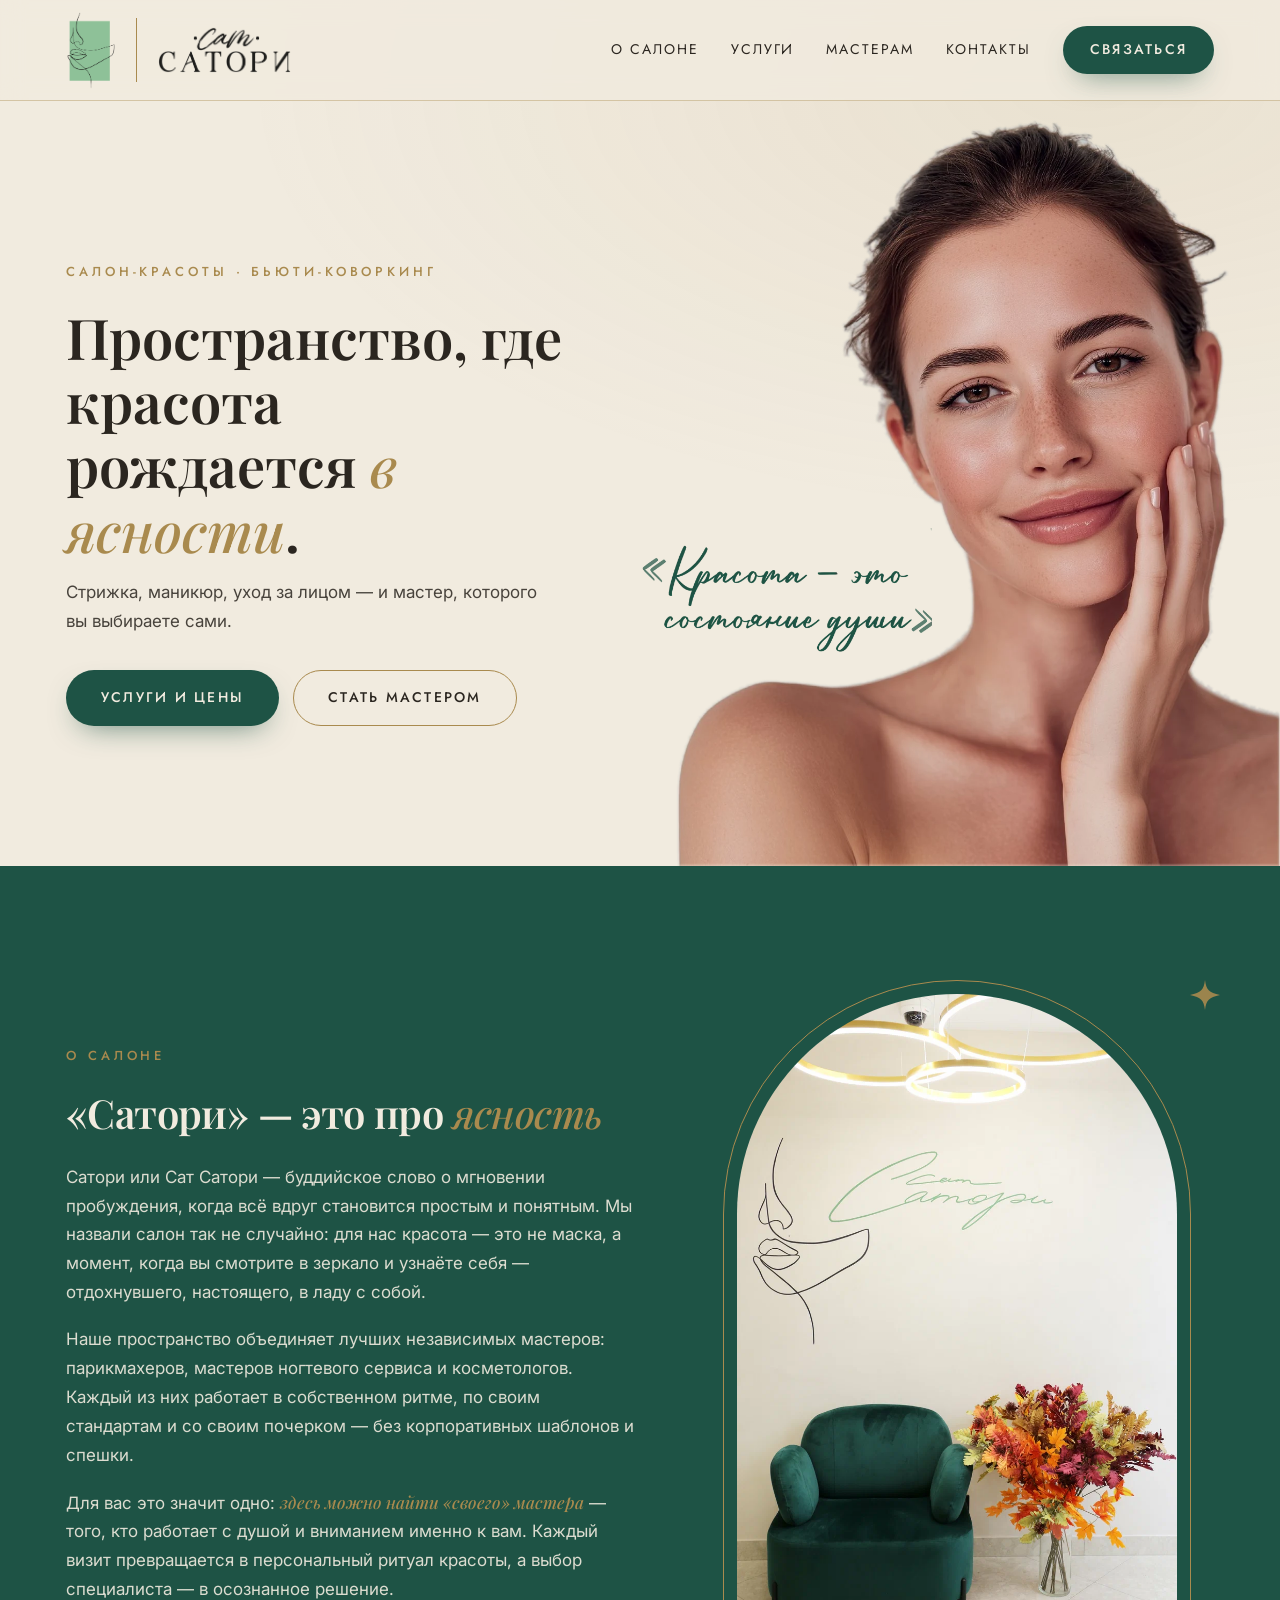
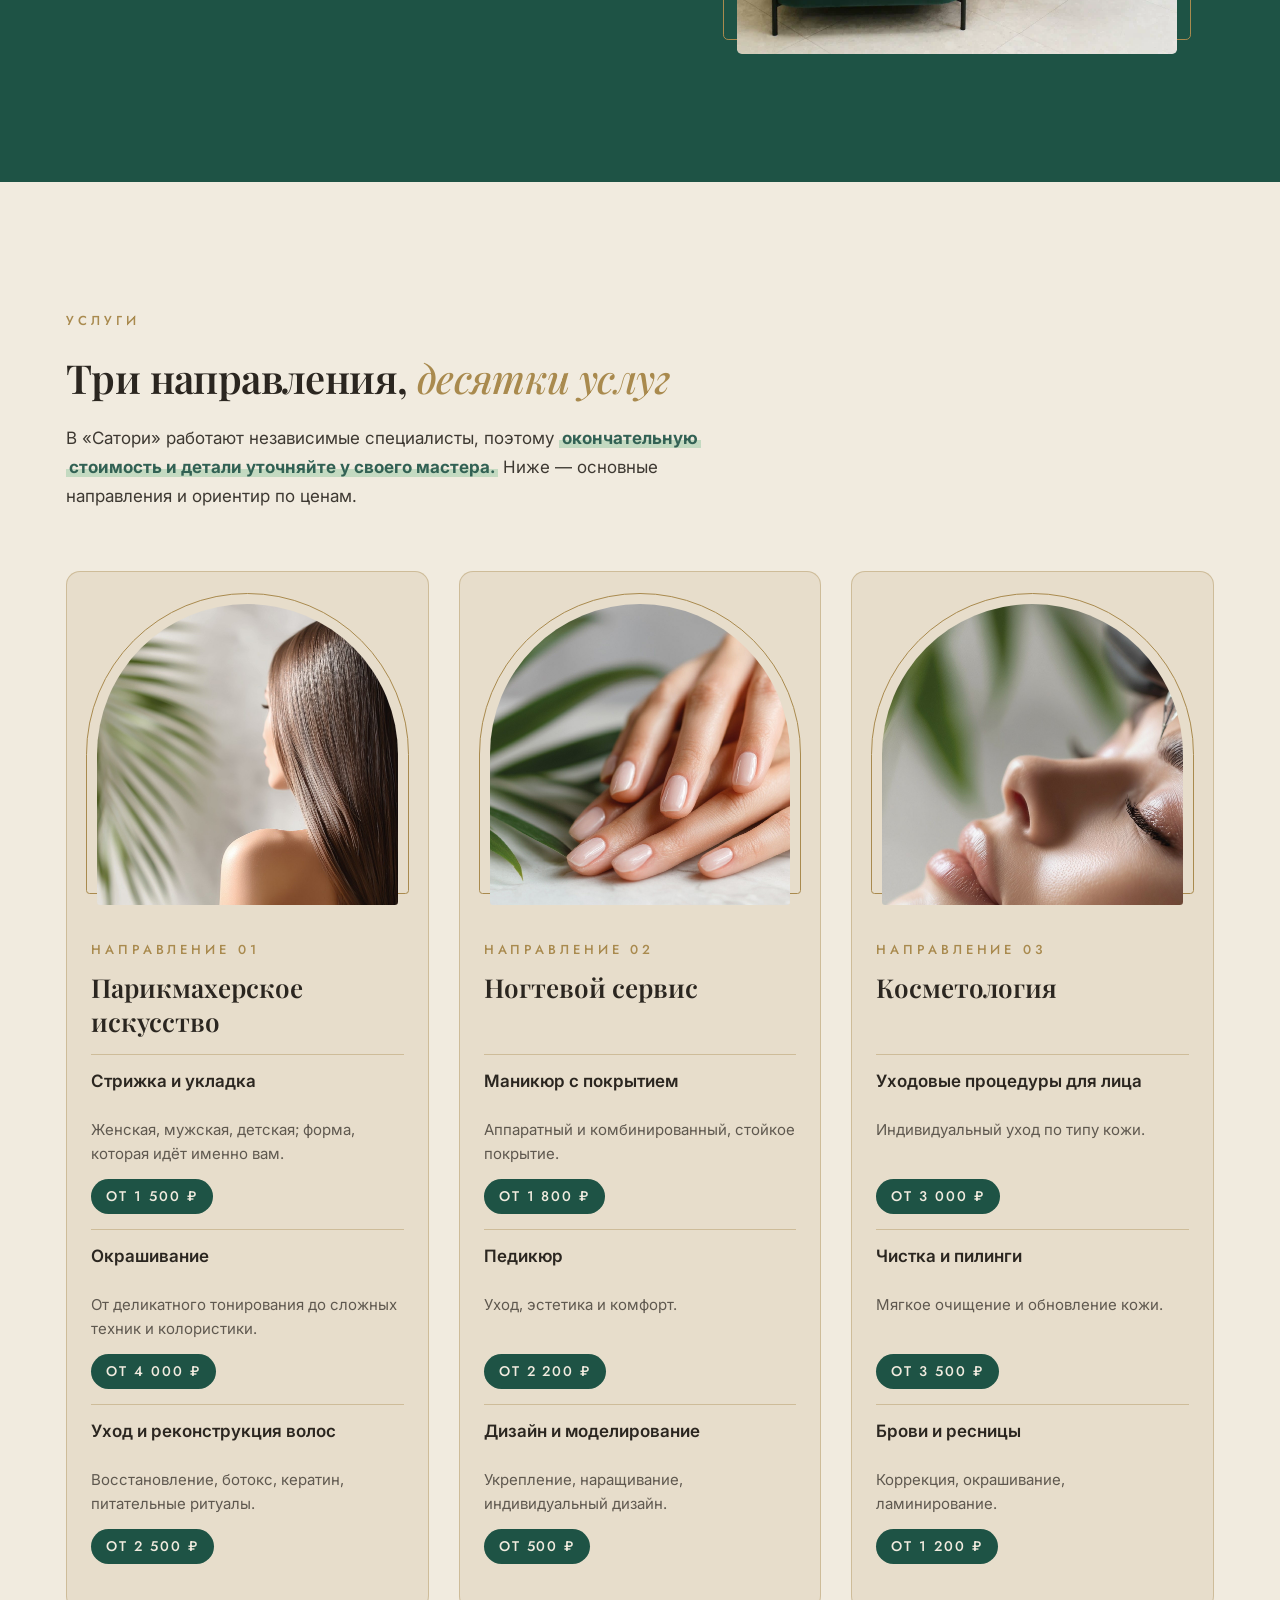
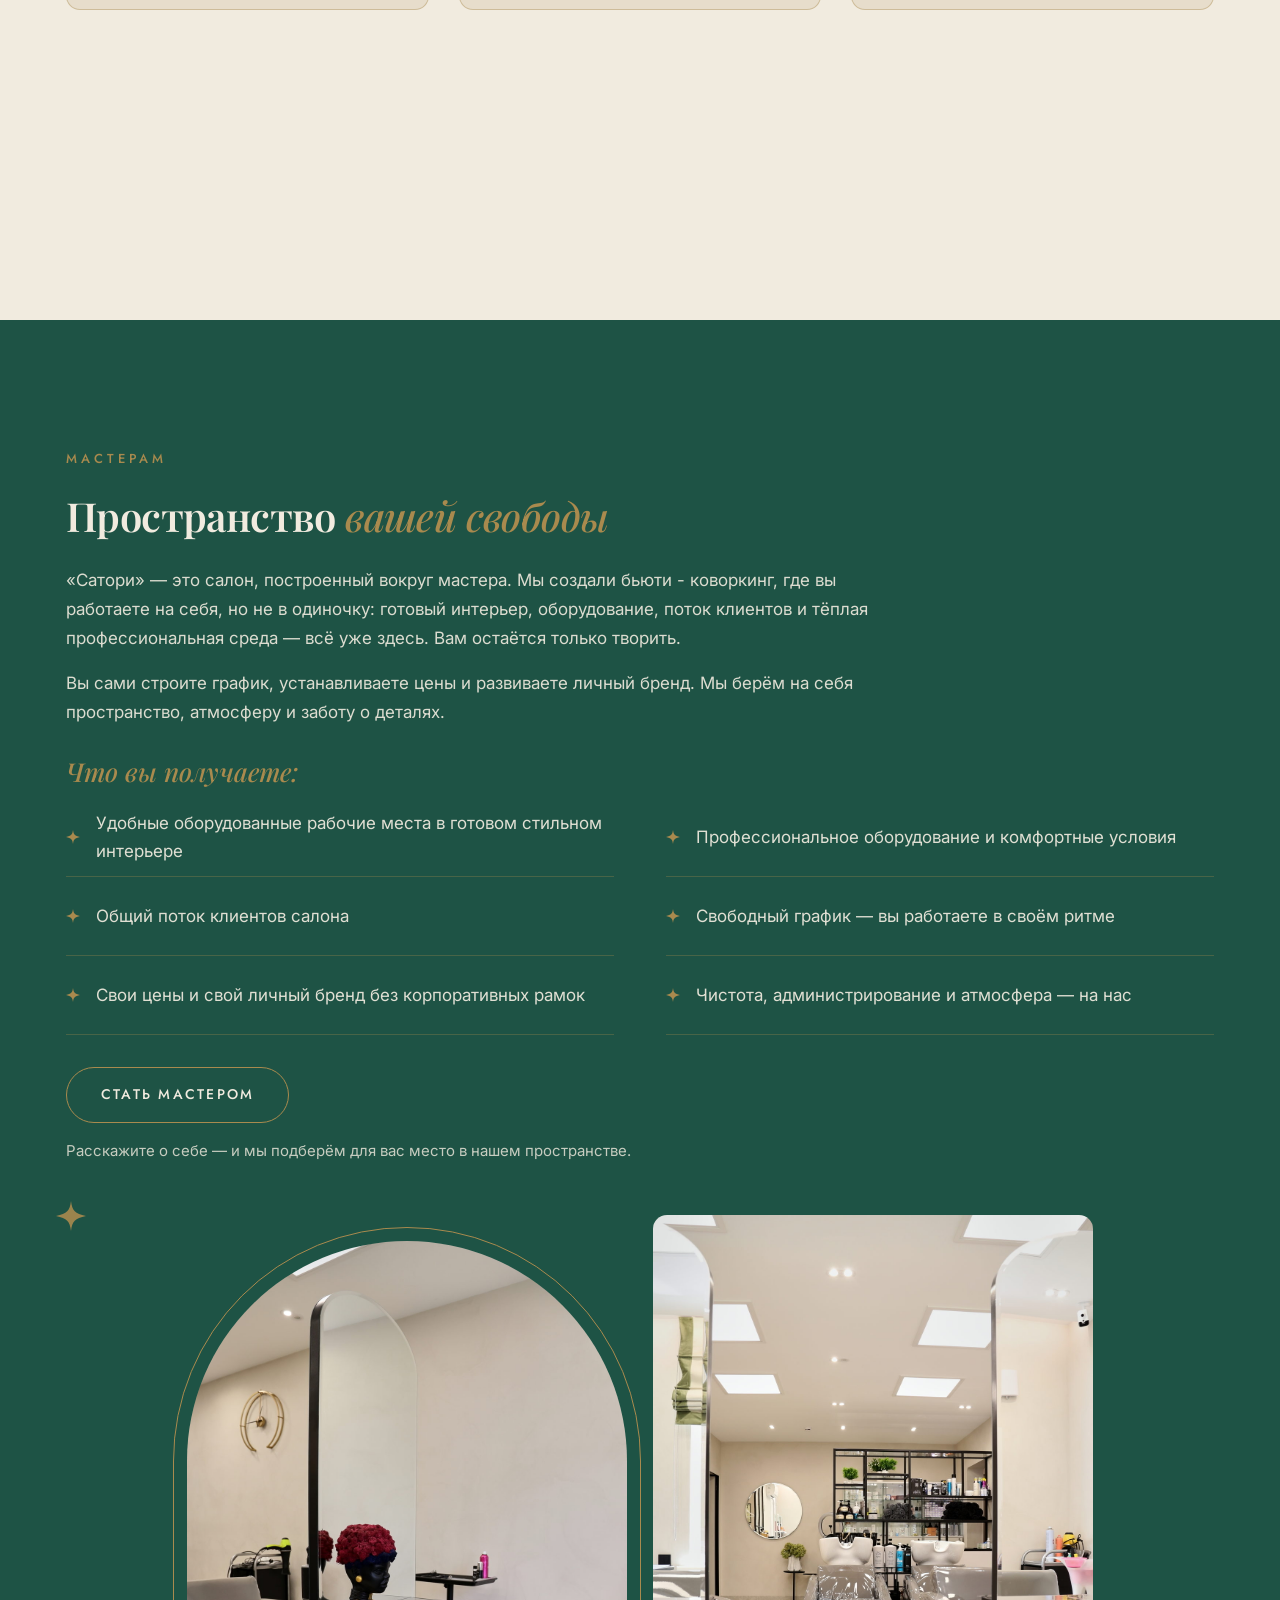
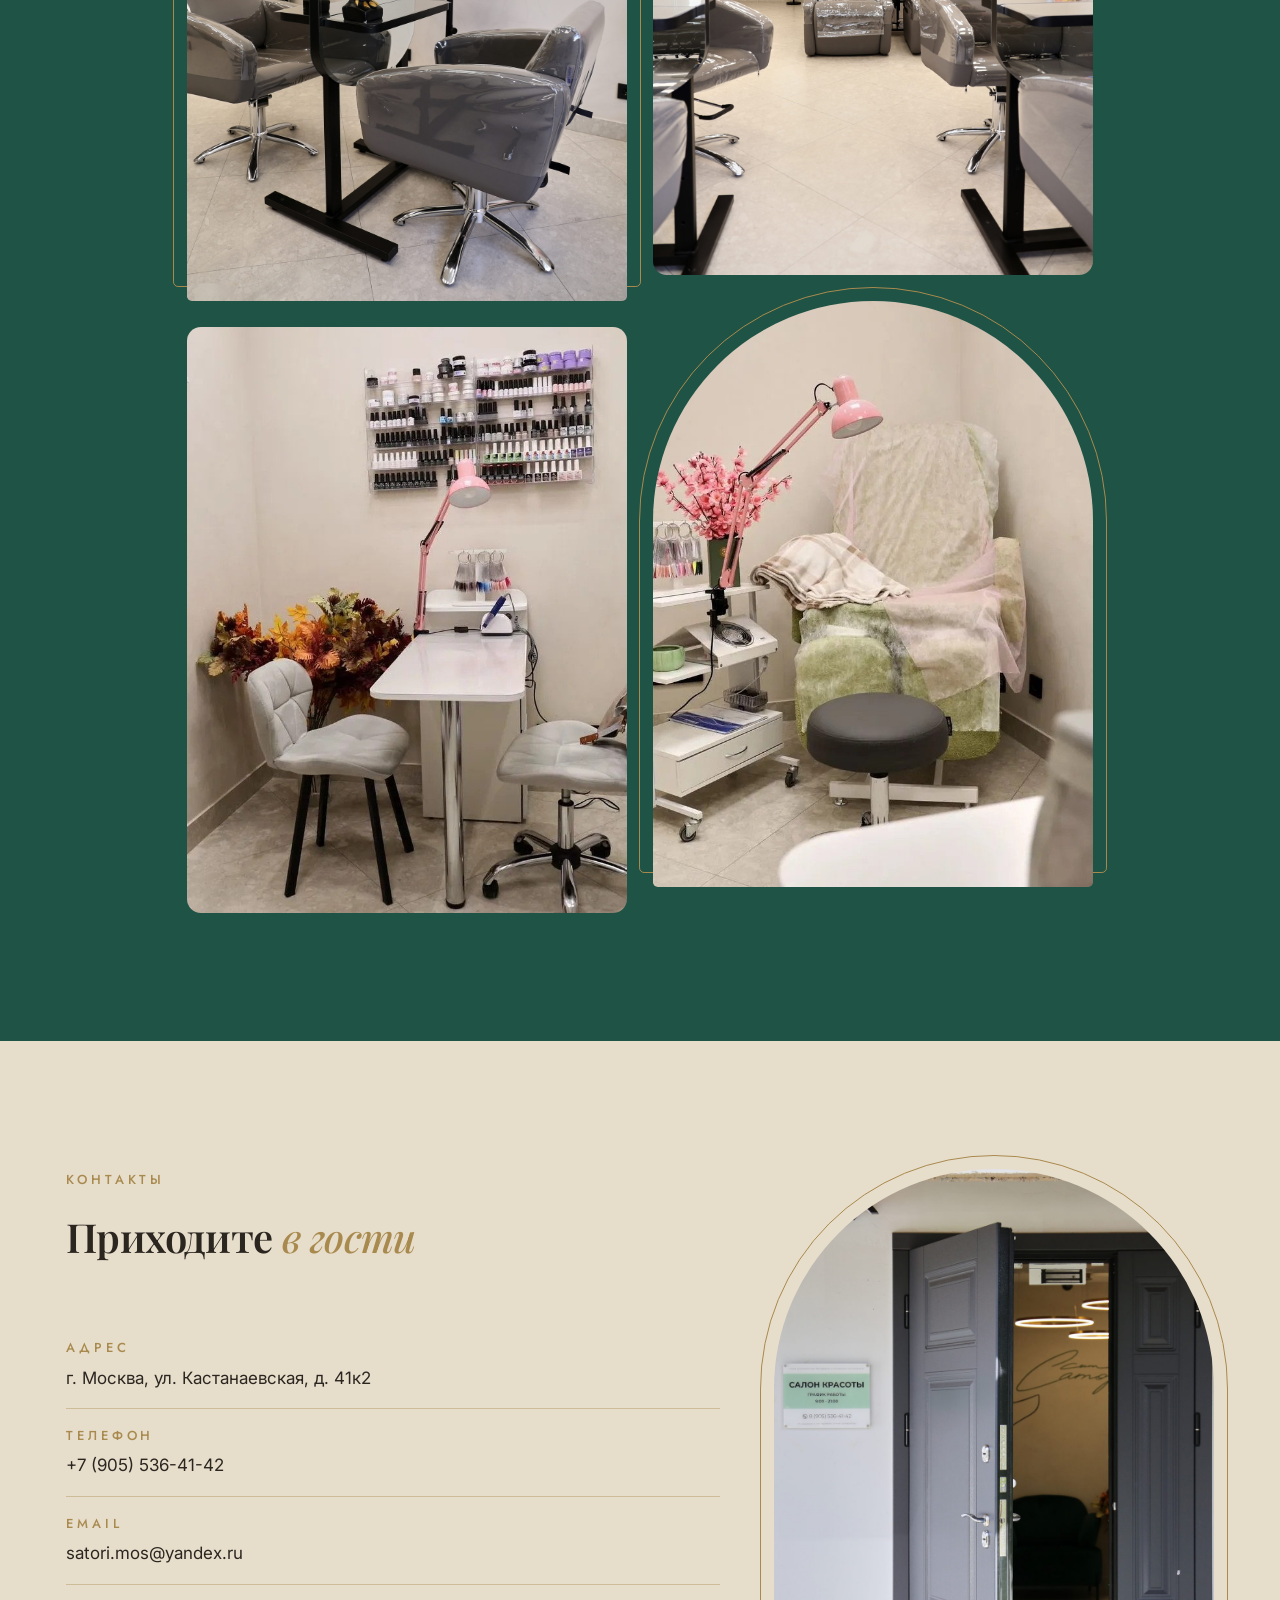
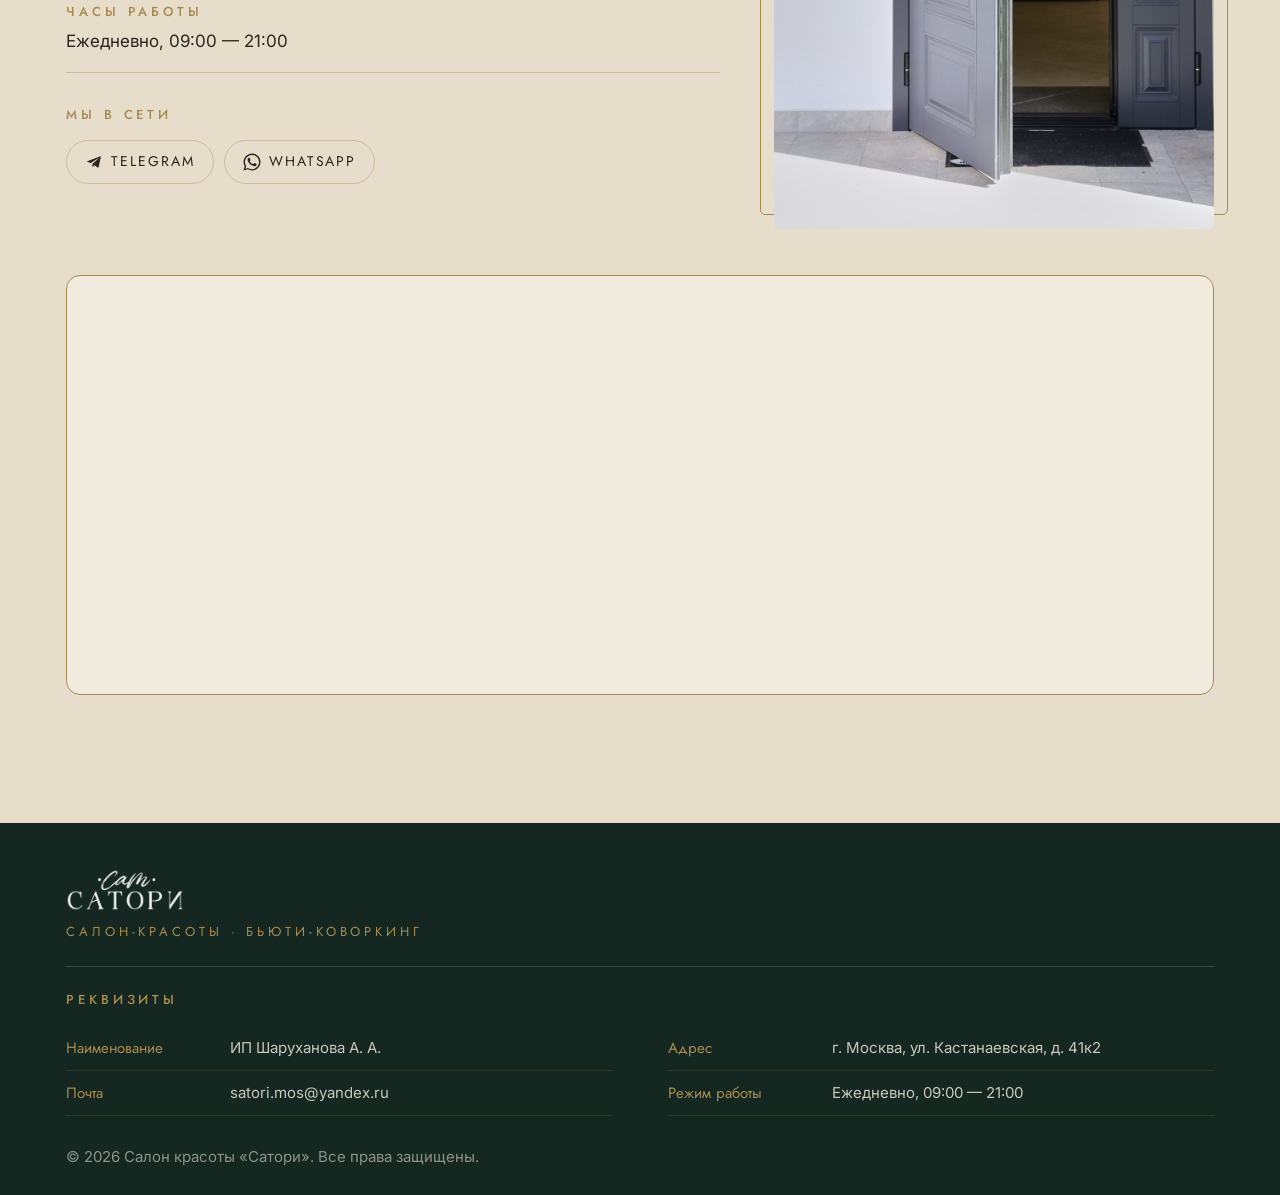
==== commit 92a12712: "Update index.html" ====
--- a/index.html
+++ b/index.html
@@ -365,7 +365,7 @@
   <div class="container footer-inner">
     <div class="footer-brand">
       <img class="footer-wordmark" src="images/logo-wordmark.png" alt="Сатори" />
-      <span class="brand-sub">салон красоты · пространство мастеров</span>
+      <span class="brand-sub">салон-красоты · бьюти-коворкинг</span>
     </div>
   </div>
 
@@ -375,11 +375,11 @@
     <dl class="legal-list">
       <div class="legal-row">
         <dt>Наименование</dt>
-        <dd>Индивидуальный предприниматель Фамилия Имя Отчество (ИП Фамилия И. О.)</dd>
+        <dd>ИП Шаруханова А. А.</dd>
       </div>
       <div class="legal-row">
         <dt>Адрес</dt>
-        <dd>000000, г. Москва, ул. Примерная, д. 1</dd>
+        <dd>г. Москва, ул. Кастанаевская, д. 41к2</dd>
       </div>
       <div class="legal-row">
         <dt>Почта</dt>
